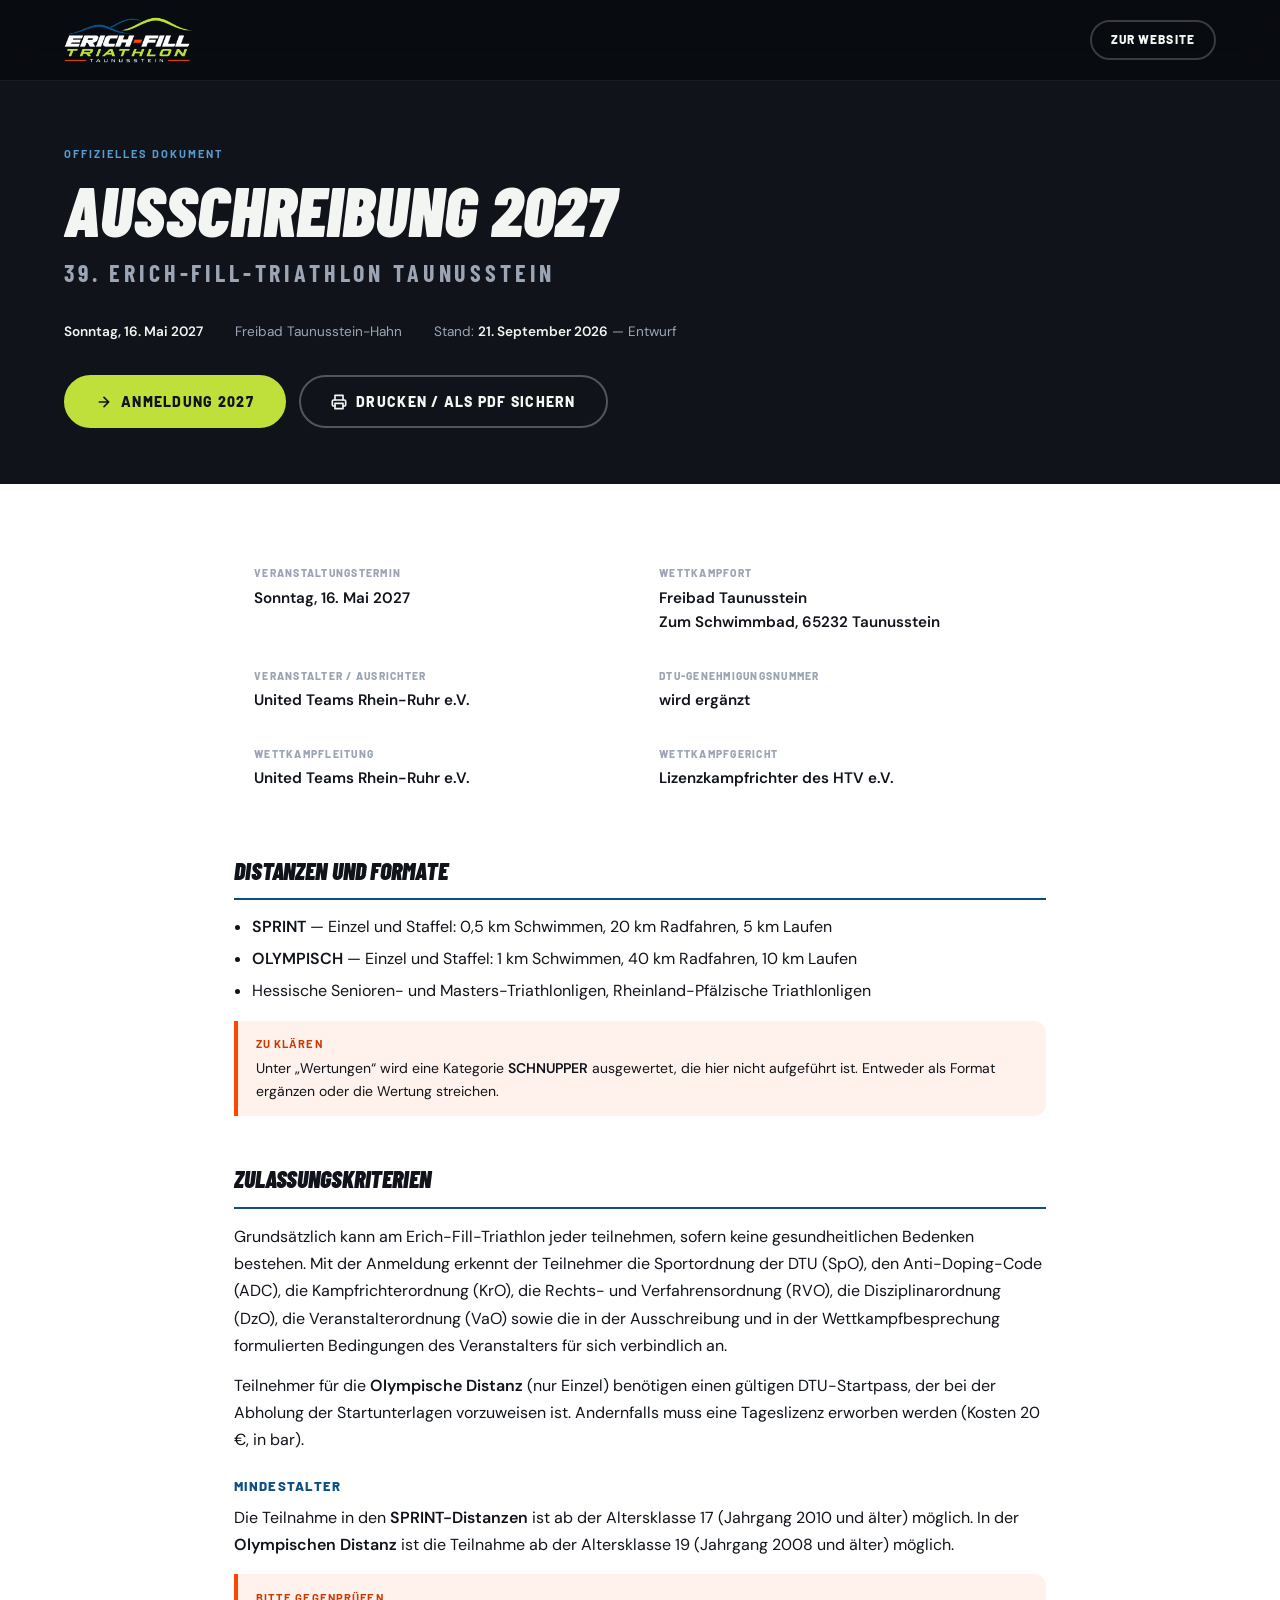
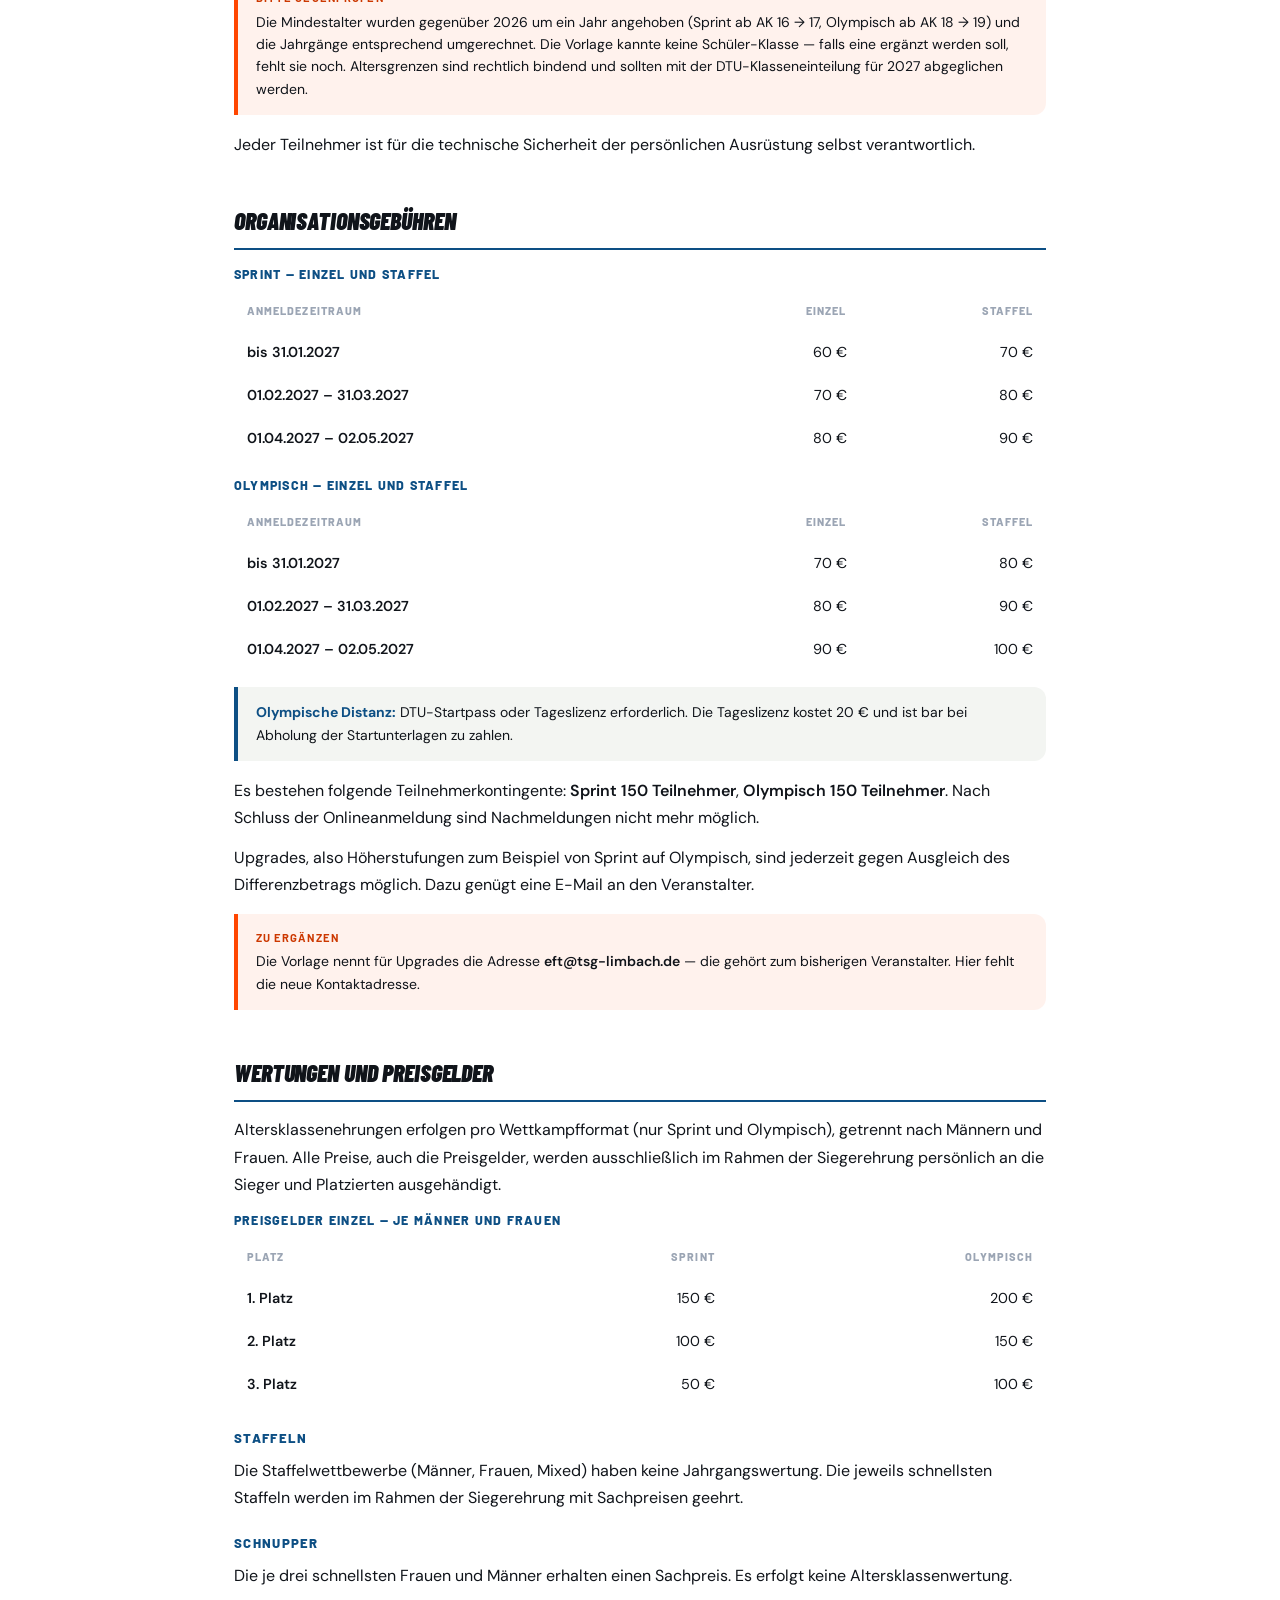
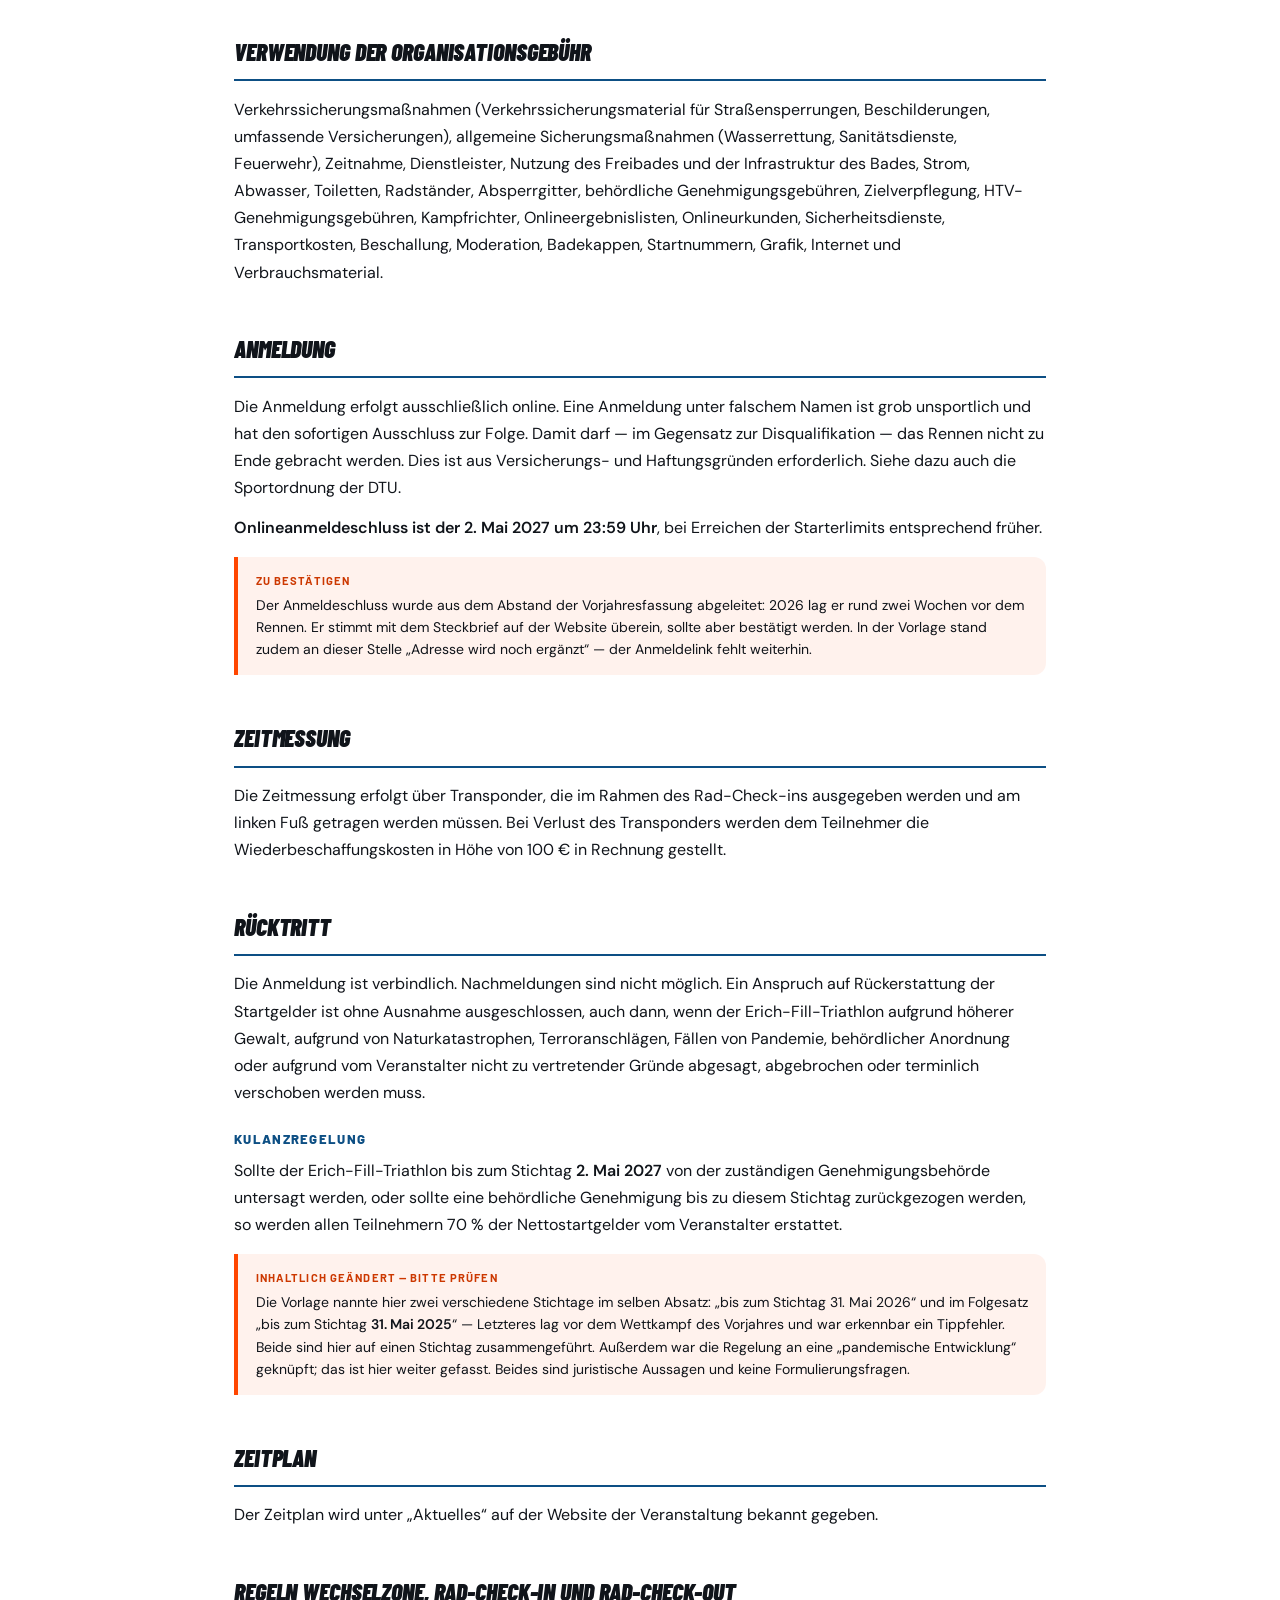
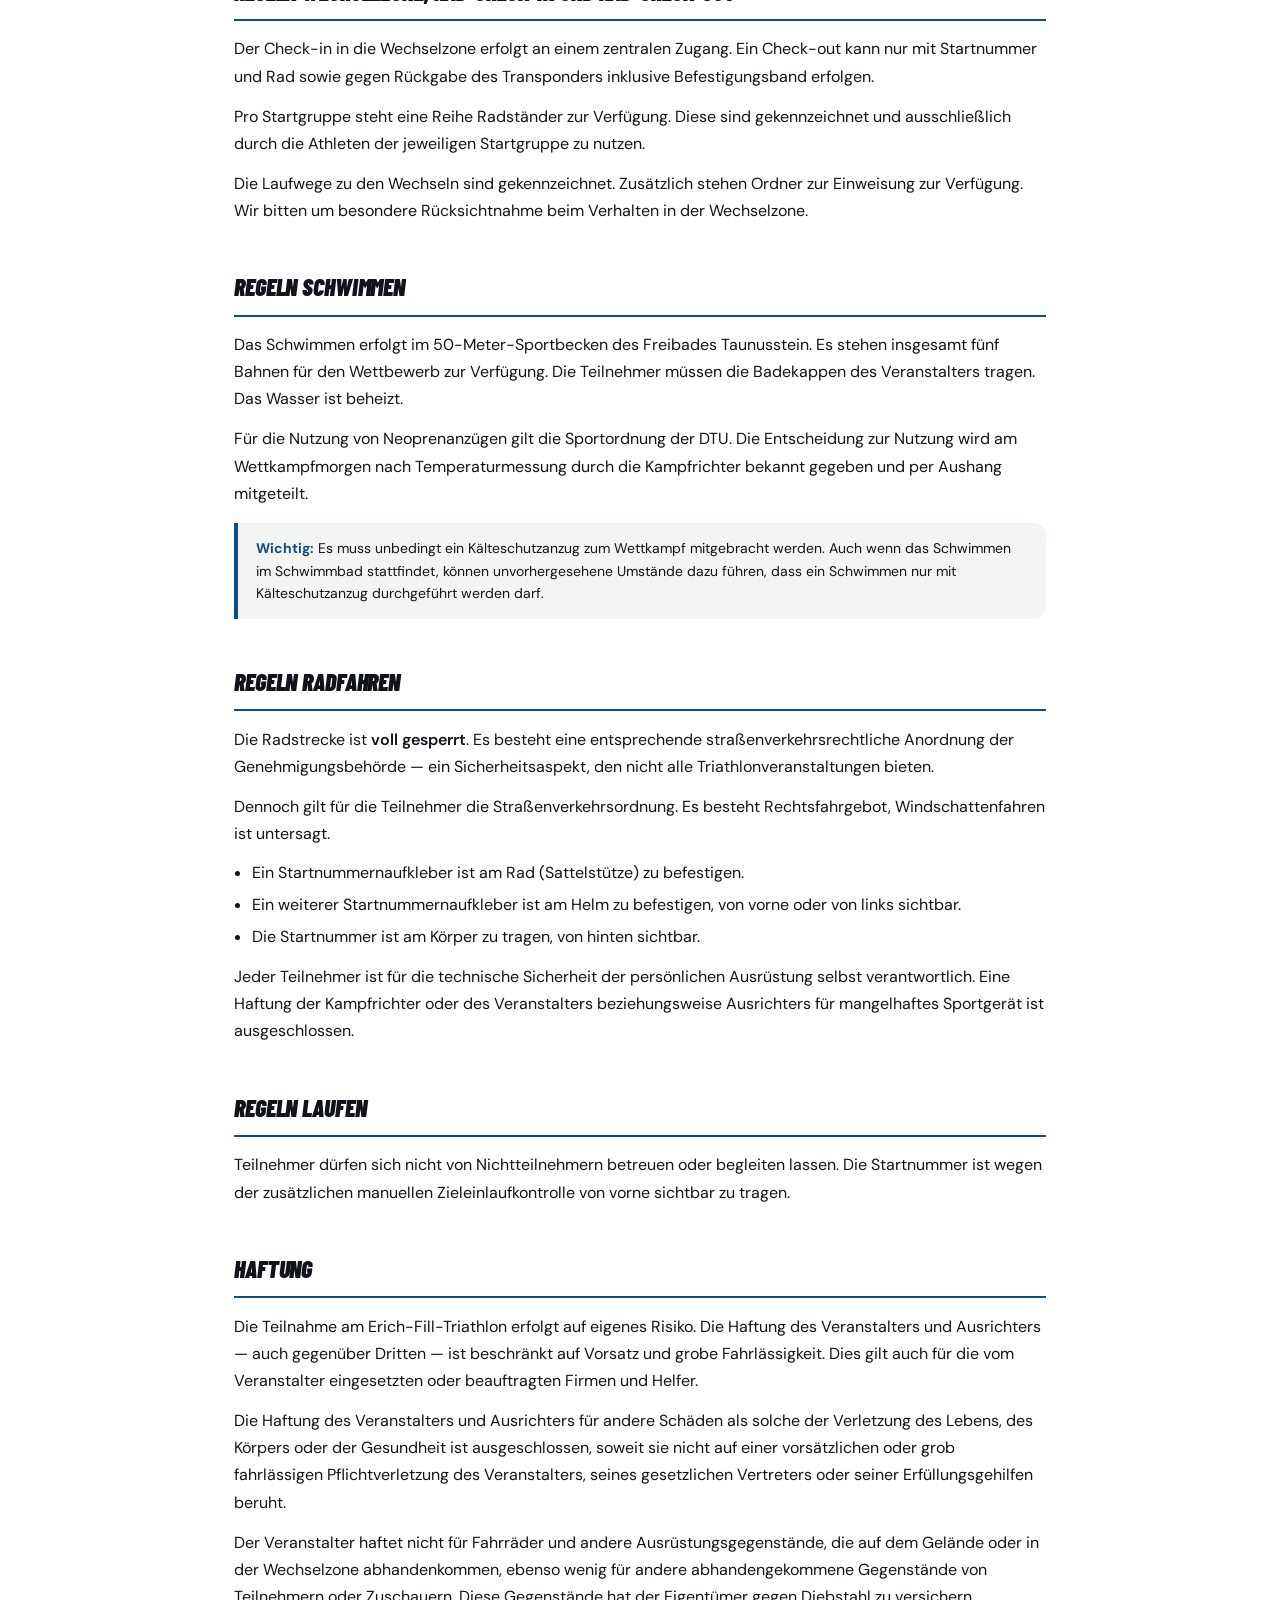
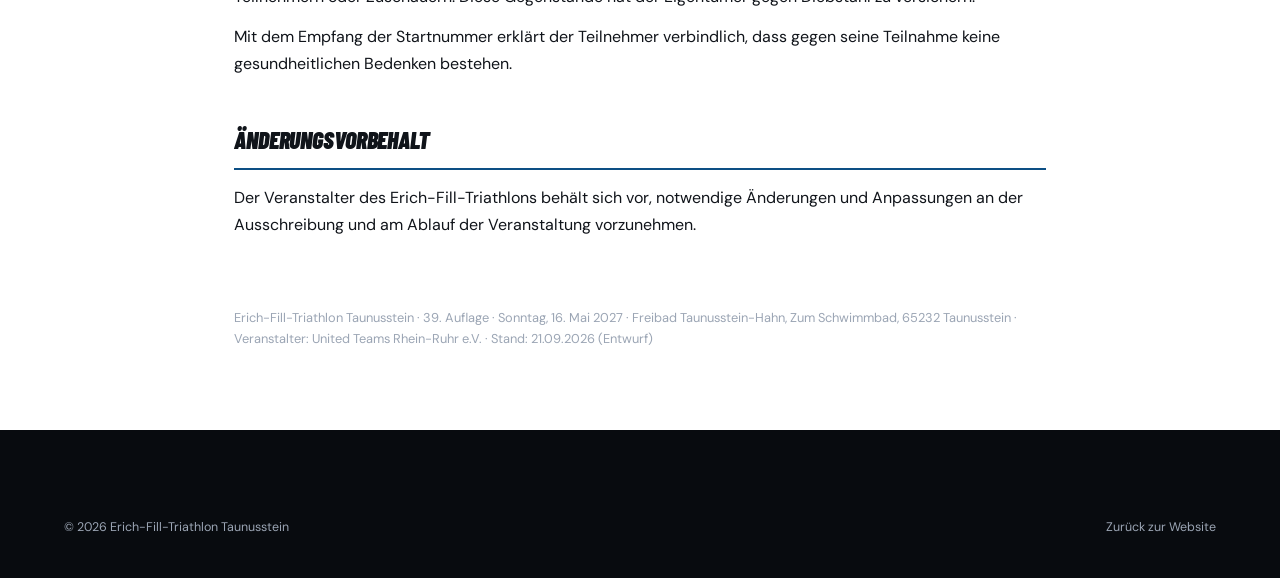
==== ausschreibung-2027.html @ e73a8d45 "Ausschreibung 2027 als Web- und Druckdokument Aus der Word-PDF-Vorlage von 2026 abgeleitet. Eine HTM" ====
<!DOCTYPE html>
<html lang="de">
<head>
  <meta charset="UTF-8">
  <meta name="viewport" content="width=device-width, initial-scale=1.0">
  <title>Ausschreibung 2027 | Erich-Fill-Triathlon Taunusstein</title>
  <meta name="description" content="Offizielle Ausschreibung zum 39. Erich-Fill-Triathlon Taunusstein am 16. Mai 2027 — Distanzen, Startgelder, Regeln und Teilnahmebedingungen.">
  <meta name="robots" content="index, follow">
  <link rel="preconnect" href="https://fonts.googleapis.com">
  <link rel="preconnect" href="https://fonts.gstatic.com" crossorigin>
  <link href="https://fonts.googleapis.com/css2?family=Barlow+Condensed:ital,wght@0,600;0,700;0,800;0,900;1,800;1,900&family=Barlow:wght@500;600;700;800&family=DM+Sans:opsz,wght@9..40,400;9..40,500;9..40,600&display=swap" rel="stylesheet">
  <link rel="stylesheet" href="assets/site.css">

  <style>
    /* ========= SEITENKOPF ========= */
    .doc-hero {
      background: var(--navy); color: var(--t-dark);
      padding: 4rem 0 3.5rem; position: relative; overflow: hidden;
    }
    .doc-kicker {
      font-family: var(--fu); font-size: .6875rem; font-weight: 700;
      text-transform: uppercase; letter-spacing: .18em; color: var(--blue-light);
      margin-bottom: .8rem;
    }
    .doc-title {
      font-family: var(--fd); font-style: italic; font-weight: 900;
      font-size: clamp(2.4rem, 6.5vw, 4.4rem); line-height: .98;
      text-transform: uppercase; color: var(--off); margin-bottom: .6rem;
    }
    .doc-sub {
      font-family: var(--fd); font-weight: 700; text-transform: uppercase;
      font-size: clamp(1rem, 2.6vw, 1.5rem); letter-spacing: .16em;
      color: var(--t-dark-mute);
    }
    .doc-meta {
      display: flex; flex-wrap: wrap; gap: .6rem 2rem; margin-top: 1.8rem;
      font-size: .85rem; color: var(--t-dark-mute);
    }
    .doc-meta b { color: var(--off); font-weight: 600; }
    .doc-actions { display: flex; flex-wrap: wrap; gap: .8rem; margin-top: 2rem; }

    /* ========= DOKUMENT ========= */
    .doc { background: var(--pure); color: var(--t-light); padding: 4rem 0 5rem; }
    .doc .container { max-width: 860px; }
    .doc-block { margin-bottom: 2.75rem; }
    .doc-block:last-child { margin-bottom: 0; }
    .doc h2 {
      font-family: var(--fd); font-style: italic; font-weight: 900;
      text-transform: uppercase; font-size: 1.5rem; letter-spacing: -.005em;
      margin-bottom: .9rem; padding-bottom: .5rem;
      border-bottom: 2px solid var(--blue);
    }
    .doc h3 {
      font-family: var(--fu); font-weight: 800; text-transform: uppercase;
      font-size: .82rem; letter-spacing: .1em; color: var(--blue);
      margin: 1.4rem 0 .45rem;
    }
    .doc p { margin-bottom: .8rem; line-height: 1.7; }
    .doc p:last-child { margin-bottom: 0; }
    .doc ul { margin: 0 0 .8rem 1.1rem; }
    .doc li { margin-bottom: .35rem; line-height: 1.65; }
    .doc strong { font-weight: 600; color: var(--t-light); }

    /* Kenndaten oben */
    .facts { display: grid; gap: 0; grid-template-columns: 1fr; margin-bottom: 2.75rem;
             border: 1px solid var(--line); border-radius: var(--r); overflow: hidden; }
    @media(min-width:620px){ .facts { grid-template-columns: repeat(2,1fr); } }
    .fact { padding: 1rem 1.2rem; border-top: 1px solid var(--line); }
    .facts .fact:nth-child(-n+2) { border-top: none; }
    @media(max-width:619px){ .facts .fact:nth-child(2) { border-top: 1px solid var(--line); } }
    @media(min-width:620px){ .fact:nth-child(odd) { border-right: 1px solid var(--line); } }
    .fact dt {
      font-family: var(--fu); font-size: .65rem; font-weight: 800;
      text-transform: uppercase; letter-spacing: .12em; color: var(--mute);
      margin-bottom: .25rem;
    }
    .fact dd { margin: 0; font-weight: 600; font-size: .95rem; }

    /* Gebührentabelle */
    .fee-wrap { overflow-x: auto; margin-bottom: 1rem; }
    table.fees { border-collapse: collapse; width: 100%; font-size: .9rem; min-width: 460px; }
    table.fees caption {
      caption-side: top; text-align: left;
      font-family: var(--fu); font-weight: 800; text-transform: uppercase;
      font-size: .78rem; letter-spacing: .1em; color: var(--blue);
      padding-bottom: .5rem;
    }
    table.fees th, table.fees td { padding: .6rem .8rem; border-bottom: 1px solid var(--line); text-align: left; }
    table.fees thead th {
      font-family: var(--fu); font-size: .68rem; font-weight: 800;
      text-transform: uppercase; letter-spacing: .1em; color: var(--mute);
      border-bottom: 2px solid var(--line-hi);
    }
    table.fees td.num, table.fees th.num { text-align: right; font-variant-numeric: tabular-nums; white-space: nowrap; }
    table.fees tbody tr:last-child td { border-bottom: none; }
    table.fees td.period { font-weight: 600; }

    /* Hinweiskasten */
    .note {
      border-left: 4px solid var(--blue); background: var(--off);
      padding: .9rem 1.1rem; border-radius: 0 var(--r) var(--r) 0;
      font-size: .875rem; margin: 1rem 0;
    }
    .note b { color: var(--blue); }

    /* Offene Punkte — bewusst auffällig, auch im Druck */
    .todo {
      border-left: 4px solid var(--orange); background: rgba(255,70,0,.07);
      padding: .9rem 1.1rem; border-radius: 0 var(--r) var(--r) 0;
      font-size: .875rem; margin: 1rem 0;
    }
    .todo b { color: var(--orange-dark); text-transform: uppercase;
              font-family: var(--fu); font-size: .7rem; letter-spacing: .1em;
              display: block; margin-bottom: .25rem; }

    .doc-foot {
      margin-top: 3rem; padding-top: 1.2rem; border-top: 1px solid var(--line);
      font-size: .8rem; color: var(--mute);
    }

    /* Nur im Druck sichtbar */
    .print-only { display: none; }

    @media(max-width:1039px){
      .navbar-inner { flex-wrap: wrap; height: auto; padding-block: .75rem; gap: .75rem; }
    }

    /* =====================================================
       DRUCK — A4. Das Dokument ist die Quelle fuer Web und
       Papier; ueber "Drucken -> Als PDF sichern" faellt die
       druckfertige Fassung heraus.
       ===================================================== */
    @media print {
      @page { size: A4; margin: 18mm 16mm 20mm; }

      html, body { background: #fff !important; color: #111 !important; font-size: 10.5pt; }
      header, .navbar, .doc-actions, .site-footer, footer { display: none !important; }
      .doc-hero { display: none !important; }
      .print-only { display: block; }

      .doc { padding: 0 !important; background: #fff !important; color: #111 !important; }
      .doc .container { max-width: none; padding: 0; }

      /* Kopf der ersten Druckseite — Wortmarke statt Logo-PNG,
         das Logo hat weisse Schrift und waere auf Papier unsichtbar. */
      .print-head { border-bottom: 2.5pt solid #111; padding-bottom: 6pt; margin-bottom: 14pt; }
      .print-head .pm {
        font-family: var(--fd); font-style: italic; font-weight: 900;
        text-transform: uppercase; font-size: 20pt; line-height: 1; color: #111;
      }
      .print-head .ps {
        font-family: var(--fu); font-weight: 700; text-transform: uppercase;
        letter-spacing: .18em; font-size: 7.5pt; color: #444; margin-top: 3pt;
      }
      .print-head .pd {
        margin-top: 8pt; font-size: 9.5pt; color: #111; font-weight: 600;
      }

      .doc h2 {
        font-size: 12.5pt; color: #111; border-bottom: 1pt solid #111;
        margin-top: 14pt; margin-bottom: 6pt; padding-bottom: 3pt;
        break-after: avoid; page-break-after: avoid;
      }
      .doc h3 { font-size: 8.5pt; color: #333; margin: 9pt 0 3pt; break-after: avoid; }
      .doc p, .doc li { font-size: 10pt; line-height: 1.45; color: #111; }
      .doc-block { margin-bottom: 10pt; break-inside: auto; }

      .facts { border: 1pt solid #111; margin-bottom: 12pt; break-inside: avoid; }
      .fact { border-top: .5pt solid #999; padding: 5pt 7pt; }
      .fact dt { color: #444; font-size: 7pt; }
      .fact dd { font-size: 9.5pt; }

      .fee-wrap { overflow: visible; }
      table.fees { min-width: 0; font-size: 9.5pt; break-inside: avoid; }
      table.fees caption { color: #111; font-size: 8.5pt; }
      table.fees th, table.fees td { padding: 3.5pt 6pt; border-bottom: .5pt solid #999; }
      table.fees thead th { color: #111; border-bottom: 1pt solid #111; }

      .note, .todo {
        border-left: 2.5pt solid #111; background: #f2f2f2 !important;
        padding: 6pt 8pt; font-size: 9pt; break-inside: avoid;
        -webkit-print-color-adjust: exact; print-color-adjust: exact;
      }
      .todo { border-left-color: #b03000; }
      .todo b, .note b { color: #111; }

      .doc-foot { margin-top: 14pt; font-size: 8.5pt; color: #444; }
      a { color: #111 !important; text-decoration: none; }
    }
  </style>
</head>
<body>

<header>
  <nav class="navbar" aria-label="Hauptnavigation">
    <div class="container navbar-inner">
      <a href="index.html" class="brand" aria-label="Erich-Fill-Triathlon Taunusstein — zur Startseite">
        <img src="images/eft-logo-sm.png" alt="Erich-Fill-Triathlon Taunusstein"
             class="brand-logo" width="440" height="158" loading="eager">
      </a>
      <div class="nav-end">
        <a href="index.html" class="btn btn-outline" style="padding:.55rem 1.2rem;font-size:.75rem">Zur Website</a>
      </div>
    </div>
  </nav>
</header>

<main>

  <section class="doc-hero">
    <div class="container">
      <p class="doc-kicker">Offizielles Dokument</p>
      <h1 class="doc-title">Ausschreibung 2027</h1>
      <p class="doc-sub">39. Erich-Fill-Triathlon Taunusstein</p>
      <div class="doc-meta">
        <span><b>Sonntag, 16. Mai 2027</b></span>
        <span>Freibad Taunusstein-Hahn</span>
        <span>Stand: <b>21. September 2026</b> — Entwurf</span>
      </div>
      <div class="doc-actions">
        <a href="https://baer-service.de/anmeldung/EFT" target="_blank" rel="noopener noreferrer" class="btn btn-primary">
          <svg width="16" height="16" viewBox="0 0 24 24" fill="none" stroke="currentColor" stroke-width="2.5" stroke-linecap="round" stroke-linejoin="round" aria-hidden="true"><path d="M5 12h14M12 5l7 7-7 7"/></svg>
          Anmeldung 2027
        </a>
        <button type="button" class="btn btn-outline" onclick="window.print()" style="color:var(--off);border-color:rgba(255,255,255,.28)">
          <svg width="16" height="16" viewBox="0 0 24 24" fill="none" stroke="currentColor" stroke-width="2.5" stroke-linecap="round" stroke-linejoin="round" aria-hidden="true"><polyline points="6 9 6 2 18 2 18 9"/><path d="M6 18H4a2 2 0 0 1-2-2v-5a2 2 0 0 1 2-2h16a2 2 0 0 1 2 2v5a2 2 0 0 1-2 2h-2"/><rect x="6" y="14" width="12" height="8"/></svg>
          Drucken / als PDF sichern
        </button>
      </div>
    </div>
  </section>

  <section class="doc">
    <div class="container">

      <div class="print-only print-head">
        <div class="pm">Ausschreibung 2027</div>
        <div class="ps">39. Erich-Fill-Triathlon Taunusstein</div>
        <div class="pd">Sonntag, 16. Mai 2027 · Freibad Taunusstein-Hahn · Stand: 21.09.2026 (Entwurf)</div>
      </div>

      <dl class="facts">
        <div class="fact"><dt>Veranstaltungstermin</dt><dd>Sonntag, 16. Mai 2027</dd></div>
        <div class="fact"><dt>Wettkampfort</dt><dd>Freibad Taunusstein<br>Zum Schwimmbad, 65232 Taunusstein</dd></div>
        <div class="fact"><dt>Veranstalter / Ausrichter</dt><dd>United Teams Rhein-Ruhr e.V.</dd></div>
        <div class="fact"><dt>DTU-Genehmigungsnummer</dt><dd>wird ergänzt</dd></div>
        <div class="fact"><dt>Wettkampfleitung</dt><dd>United Teams Rhein-Ruhr e.V.</dd></div>
        <div class="fact"><dt>Wettkampfgericht</dt><dd>Lizenzkampfrichter des HTV e.V.</dd></div>
      </dl>

      <div class="doc-block">
        <h2>Distanzen und Formate</h2>
        <ul>
          <li><strong>SPRINT</strong> — Einzel und Staffel: 0,5 km Schwimmen, 20 km Radfahren, 5 km Laufen</li>
          <li><strong>OLYMPISCH</strong> — Einzel und Staffel: 1 km Schwimmen, 40 km Radfahren, 10 km Laufen</li>
          <li>Hessische Senioren- und Masters-Triathlonligen, Rheinland-Pfälzische Triathlonligen</li>
        </ul>
        <div class="todo">
          <b>Zu klären</b>
          Unter „Wertungen“ wird eine Kategorie <strong>SCHNUPPER</strong> ausgewertet, die hier nicht
          aufgeführt ist. Entweder als Format ergänzen oder die Wertung streichen.
        </div>
      </div>

      <div class="doc-block">
        <h2>Zulassungskriterien</h2>
        <p>Grundsätzlich kann am Erich-Fill-Triathlon jeder teilnehmen, sofern keine gesundheitlichen
        Bedenken bestehen. Mit der Anmeldung erkennt der Teilnehmer die Sportordnung der DTU (SpO),
        den Anti-Doping-Code (ADC), die Kampfrichterordnung (KrO), die Rechts- und Verfahrensordnung (RVO),
        die Disziplinarordnung (DzO), die Veranstalterordnung (VaO) sowie die in der Ausschreibung und in
        der Wettkampfbesprechung formulierten Bedingungen des Veranstalters für sich verbindlich an.</p>
        <p>Teilnehmer für die <strong>Olympische Distanz</strong> (nur Einzel) benötigen einen gültigen
        DTU-Startpass, der bei der Abholung der Startunterlagen vorzuweisen ist. Andernfalls muss eine
        Tageslizenz erworben werden (Kosten 20 €, in bar).</p>

        <h3>Mindestalter</h3>
        <p>Die Teilnahme in den <strong>SPRINT-Distanzen</strong> ist ab der Altersklasse 17
        (Jahrgang 2010 und älter) möglich. In der <strong>Olympischen Distanz</strong> ist die Teilnahme
        ab der Altersklasse 19 (Jahrgang 2008 und älter) möglich.</p>
        <div class="todo">
          <b>Bitte gegenprüfen</b>
          Die Mindestalter wurden gegenüber 2026 um ein Jahr angehoben (Sprint ab AK 16 → 17,
          Olympisch ab AK 18 → 19) und die Jahrgänge entsprechend umgerechnet. Die Vorlage kannte
          keine Schüler-Klasse — falls eine ergänzt werden soll, fehlt sie noch. Altersgrenzen sind
          rechtlich bindend und sollten mit der DTU-Klasseneinteilung für 2027 abgeglichen werden.
        </div>
        <p>Jeder Teilnehmer ist für die technische Sicherheit der persönlichen Ausrüstung selbst
        verantwortlich.</p>
      </div>

      <div class="doc-block">
        <h2>Organisationsgebühren</h2>

        <div class="fee-wrap">
          <table class="fees">
            <caption>Sprint — Einzel und Staffel</caption>
            <thead>
              <tr><th scope="col">Anmeldezeitraum</th><th scope="col" class="num">Einzel</th><th scope="col" class="num">Staffel</th></tr>
            </thead>
            <tbody>
              <tr><td class="period">bis 31.01.2027</td><td class="num">60 €</td><td class="num">70 €</td></tr>
              <tr><td class="period">01.02.2027 – 31.03.2027</td><td class="num">70 €</td><td class="num">80 €</td></tr>
              <tr><td class="period">01.04.2027 – 02.05.2027</td><td class="num">80 €</td><td class="num">90 €</td></tr>
            </tbody>
          </table>
        </div>

        <div class="fee-wrap">
          <table class="fees">
            <caption>Olympisch — Einzel und Staffel</caption>
            <thead>
              <tr><th scope="col">Anmeldezeitraum</th><th scope="col" class="num">Einzel</th><th scope="col" class="num">Staffel</th></tr>
            </thead>
            <tbody>
              <tr><td class="period">bis 31.01.2027</td><td class="num">70 €</td><td class="num">80 €</td></tr>
              <tr><td class="period">01.02.2027 – 31.03.2027</td><td class="num">80 €</td><td class="num">90 €</td></tr>
              <tr><td class="period">01.04.2027 – 02.05.2027</td><td class="num">90 €</td><td class="num">100 €</td></tr>
            </tbody>
          </table>
        </div>

        <div class="note">
          <b>Olympische Distanz:</b> DTU-Startpass oder Tageslizenz erforderlich.
          Die Tageslizenz kostet 20 € und ist bar bei Abholung der Startunterlagen zu zahlen.
        </div>

        <p>Es bestehen folgende Teilnehmerkontingente: <strong>Sprint 150 Teilnehmer</strong>,
        <strong>Olympisch 150 Teilnehmer</strong>. Nach Schluss der Onlineanmeldung sind Nachmeldungen
        nicht mehr möglich.</p>
        <p>Upgrades, also Höherstufungen zum Beispiel von Sprint auf Olympisch, sind jederzeit gegen
        Ausgleich des Differenzbetrags möglich. Dazu genügt eine E-Mail an den Veranstalter.</p>
        <div class="todo">
          <b>Zu ergänzen</b>
          Die Vorlage nennt für Upgrades die Adresse <strong>eft@tsg-limbach.de</strong> — die gehört
          zum bisherigen Veranstalter. Hier fehlt die neue Kontaktadresse.
        </div>
      </div>

      <div class="doc-block">
        <h2>Wertungen und Preisgelder</h2>
        <p>Altersklassenehrungen erfolgen pro Wettkampfformat (nur Sprint und Olympisch), getrennt nach
        Männern und Frauen. Alle Preise, auch die Preisgelder, werden ausschließlich im Rahmen der
        Siegerehrung persönlich an die Sieger und Platzierten ausgehändigt.</p>

        <div class="fee-wrap">
          <table class="fees">
            <caption>Preisgelder Einzel — je Männer und Frauen</caption>
            <thead>
              <tr><th scope="col">Platz</th><th scope="col" class="num">Sprint</th><th scope="col" class="num">Olympisch</th></tr>
            </thead>
            <tbody>
              <tr><td class="period">1. Platz</td><td class="num">150 €</td><td class="num">200 €</td></tr>
              <tr><td class="period">2. Platz</td><td class="num">100 €</td><td class="num">150 €</td></tr>
              <tr><td class="period">3. Platz</td><td class="num">50 €</td><td class="num">100 €</td></tr>
            </tbody>
          </table>
        </div>

        <h3>Staffeln</h3>
        <p>Die Staffelwettbewerbe (Männer, Frauen, Mixed) haben keine Jahrgangswertung. Die jeweils
        schnellsten Staffeln werden im Rahmen der Siegerehrung mit Sachpreisen geehrt.</p>

        <h3>Schnupper</h3>
        <p>Die je drei schnellsten Frauen und Männer erhalten einen Sachpreis. Es erfolgt keine
        Altersklassenwertung.</p>
      </div>

      <div class="doc-block">
        <h2>Verwendung der Organisationsgebühr</h2>
        <p>Verkehrssicherungsmaßnahmen (Verkehrssicherungsmaterial für Straßensperrungen,
        Beschilderungen, umfassende Versicherungen), allgemeine Sicherungsmaßnahmen (Wasserrettung,
        Sanitätsdienste, Feuerwehr), Zeitnahme, Dienstleister, Nutzung des Freibades und der Infrastruktur
        des Bades, Strom, Abwasser, Toiletten, Radständer, Absperrgitter, behördliche
        Genehmigungsgebühren, Zielverpflegung, HTV-Genehmigungsgebühren, Kampfrichter,
        Onlineergebnislisten, Onlineurkunden, Sicherheitsdienste, Transportkosten, Beschallung,
        Moderation, Badekappen, Startnummern, Grafik, Internet und Verbrauchsmaterial.</p>
      </div>

      <div class="doc-block">
        <h2>Anmeldung</h2>
        <p>Die Anmeldung erfolgt ausschließlich online. Eine Anmeldung unter falschem Namen ist grob
        unsportlich und hat den sofortigen Ausschluss zur Folge. Damit darf — im Gegensatz zur
        Disqualifikation — das Rennen nicht zu Ende gebracht werden. Dies ist aus Versicherungs- und
        Haftungsgründen erforderlich. Siehe dazu auch die Sportordnung der DTU.</p>
        <p><strong>Onlineanmeldeschluss ist der 2. Mai 2027 um 23:59 Uhr</strong>, bei Erreichen der
        Starterlimits entsprechend früher.</p>
        <div class="todo">
          <b>Zu bestätigen</b>
          Der Anmeldeschluss wurde aus dem Abstand der Vorjahresfassung abgeleitet: 2026 lag er rund
          zwei Wochen vor dem Rennen. Er stimmt mit dem Steckbrief auf der Website überein, sollte aber
          bestätigt werden. In der Vorlage stand zudem an dieser Stelle „Adresse wird noch ergänzt“ —
          der Anmeldelink fehlt weiterhin.
        </div>
      </div>

      <div class="doc-block">
        <h2>Zeitmessung</h2>
        <p>Die Zeitmessung erfolgt über Transponder, die im Rahmen des Rad-Check-ins ausgegeben werden
        und am linken Fuß getragen werden müssen. Bei Verlust des Transponders werden dem Teilnehmer die
        Wiederbeschaffungskosten in Höhe von 100 € in Rechnung gestellt.</p>
      </div>

      <div class="doc-block">
        <h2>Rücktritt</h2>
        <p>Die Anmeldung ist verbindlich. Nachmeldungen sind nicht möglich. Ein Anspruch auf
        Rückerstattung der Startgelder ist ohne Ausnahme ausgeschlossen, auch dann, wenn der
        Erich-Fill-Triathlon aufgrund höherer Gewalt, aufgrund von Naturkatastrophen, Terroranschlägen,
        Fällen von Pandemie, behördlicher Anordnung oder aufgrund vom Veranstalter nicht zu vertretender
        Gründe abgesagt, abgebrochen oder terminlich verschoben werden muss.</p>

        <h3>Kulanzregelung</h3>
        <p>Sollte der Erich-Fill-Triathlon bis zum Stichtag <strong>2. Mai 2027</strong> von der
        zuständigen Genehmigungsbehörde untersagt werden, oder sollte eine behördliche Genehmigung bis zu
        diesem Stichtag zurückgezogen werden, so werden allen Teilnehmern 70 % der Nettostartgelder vom
        Veranstalter erstattet.</p>
        <div class="todo">
          <b>Inhaltlich geändert — bitte prüfen</b>
          Die Vorlage nannte hier zwei verschiedene Stichtage im selben Absatz: „bis zum Stichtag
          31. Mai 2026“ und im Folgesatz „bis zum Stichtag <strong>31. Mai 2025</strong>“ — Letzteres lag
          vor dem Wettkampf des Vorjahres und war erkennbar ein Tippfehler. Beide sind hier auf einen
          Stichtag zusammengeführt. Außerdem war die Regelung an eine „pandemische Entwicklung“ geknüpft;
          das ist hier weiter gefasst. Beides sind juristische Aussagen und keine Formulierungsfragen.
        </div>
      </div>

      <div class="doc-block">
        <h2>Zeitplan</h2>
        <p>Der Zeitplan wird unter „Aktuelles“ auf der Website der Veranstaltung bekannt gegeben.</p>
      </div>

      <div class="doc-block">
        <h2>Regeln Wechselzone, Rad-Check-in und Rad-Check-out</h2>
        <p>Der Check-in in die Wechselzone erfolgt an einem zentralen Zugang. Ein Check-out kann nur mit
        Startnummer und Rad sowie gegen Rückgabe des Transponders inklusive Befestigungsband erfolgen.</p>
        <p>Pro Startgruppe steht eine Reihe Radständer zur Verfügung. Diese sind gekennzeichnet und
        ausschließlich durch die Athleten der jeweiligen Startgruppe zu nutzen.</p>
        <p>Die Laufwege zu den Wechseln sind gekennzeichnet. Zusätzlich stehen Ordner zur Einweisung zur
        Verfügung. Wir bitten um besondere Rücksichtnahme beim Verhalten in der Wechselzone.</p>
      </div>

      <div class="doc-block">
        <h2>Regeln Schwimmen</h2>
        <p>Das Schwimmen erfolgt im 50-Meter-Sportbecken des Freibades Taunusstein. Es stehen insgesamt
        fünf Bahnen für den Wettbewerb zur Verfügung. Die Teilnehmer müssen die Badekappen des
        Veranstalters tragen. Das Wasser ist beheizt.</p>
        <p>Für die Nutzung von Neoprenanzügen gilt die Sportordnung der DTU. Die Entscheidung zur Nutzung
        wird am Wettkampfmorgen nach Temperaturmessung durch die Kampfrichter bekannt gegeben und per
        Aushang mitgeteilt.</p>
        <div class="note">
          <b>Wichtig:</b> Es muss unbedingt ein Kälteschutzanzug zum Wettkampf mitgebracht werden.
          Auch wenn das Schwimmen im Schwimmbad stattfindet, können unvorhergesehene Umstände dazu
          führen, dass ein Schwimmen nur mit Kälteschutzanzug durchgeführt werden darf.
        </div>
      </div>

      <div class="doc-block">
        <h2>Regeln Radfahren</h2>
        <p>Die Radstrecke ist <strong>voll gesperrt</strong>. Es besteht eine entsprechende
        straßenverkehrsrechtliche Anordnung der Genehmigungsbehörde — ein Sicherheitsaspekt, den nicht
        alle Triathlonveranstaltungen bieten.</p>
        <p>Dennoch gilt für die Teilnehmer die Straßenverkehrsordnung. Es besteht Rechtsfahrgebot,
        Windschattenfahren ist untersagt.</p>
        <ul>
          <li>Ein Startnummernaufkleber ist am Rad (Sattelstütze) zu befestigen.</li>
          <li>Ein weiterer Startnummernaufkleber ist am Helm zu befestigen, von vorne oder von links sichtbar.</li>
          <li>Die Startnummer ist am Körper zu tragen, von hinten sichtbar.</li>
        </ul>
        <p>Jeder Teilnehmer ist für die technische Sicherheit der persönlichen Ausrüstung selbst
        verantwortlich. Eine Haftung der Kampfrichter oder des Veranstalters beziehungsweise Ausrichters
        für mangelhaftes Sportgerät ist ausgeschlossen.</p>
      </div>

      <div class="doc-block">
        <h2>Regeln Laufen</h2>
        <p>Teilnehmer dürfen sich nicht von Nichtteilnehmern betreuen oder begleiten lassen. Die
        Startnummer ist wegen der zusätzlichen manuellen Zieleinlaufkontrolle von vorne sichtbar zu
        tragen.</p>
      </div>

      <div class="doc-block">
        <h2>Haftung</h2>
        <p>Die Teilnahme am Erich-Fill-Triathlon erfolgt auf eigenes Risiko. Die Haftung des Veranstalters
        und Ausrichters — auch gegenüber Dritten — ist beschränkt auf Vorsatz und grobe Fahrlässigkeit.
        Dies gilt auch für die vom Veranstalter eingesetzten oder beauftragten Firmen und Helfer.</p>
        <p>Die Haftung des Veranstalters und Ausrichters für andere Schäden als solche der Verletzung des
        Lebens, des Körpers oder der Gesundheit ist ausgeschlossen, soweit sie nicht auf einer
        vorsätzlichen oder grob fahrlässigen Pflichtverletzung des Veranstalters, seines gesetzlichen
        Vertreters oder seiner Erfüllungsgehilfen beruht.</p>
        <p>Der Veranstalter haftet nicht für Fahrräder und andere Ausrüstungsgegenstände, die auf dem
        Gelände oder in der Wechselzone abhandenkommen, ebenso wenig für andere abhandengekommene
        Gegenstände von Teilnehmern oder Zuschauern. Diese Gegenstände hat der Eigentümer gegen Diebstahl
        zu versichern.</p>
        <p>Mit dem Empfang der Startnummer erklärt der Teilnehmer verbindlich, dass gegen seine Teilnahme
        keine gesundheitlichen Bedenken bestehen.</p>
      </div>

      <div class="doc-block">
        <h2>Änderungsvorbehalt</h2>
        <p>Der Veranstalter des Erich-Fill-Triathlons behält sich vor, notwendige Änderungen und
        Anpassungen an der Ausschreibung und am Ablauf der Veranstaltung vorzunehmen.</p>
      </div>

      <p class="doc-foot">
        Erich-Fill-Triathlon Taunusstein · 39. Auflage · Sonntag, 16. Mai 2027 ·
        Freibad Taunusstein-Hahn, Zum Schwimmbad, 65232 Taunusstein ·
        Veranstalter: United Teams Rhein-Ruhr e.V. · Stand: 21.09.2026 (Entwurf)
      </p>

    </div>
  </section>

</main>

<footer class="footer ctx-deep">
  <div class="container">
    <div class="footer-bottom" style="margin-top:0;border-top:none">
      <span>© 2026 Erich-Fill-Triathlon Taunusstein</span>
      <span><a href="index.html">Zurück zur Website</a></span>
    </div>
  </div>
</footer>

</body>
</html>
---- assets/site.css ----
/* =====================================================================
   Erich-Fill-Triathlon Taunusstein — gemeinsames Stylesheet
   Wird von index.html, galerie.html und briefing-*.html eingebunden.
   Enthaelt Tokens, Sektions-Kontexte, Grundgeruest und alle
   Komponenten, die auf mehr als einer Seite vorkommen.
   Seitenspezifisches bleibt in der jeweiligen Datei.
   ===================================================================== */

/* =========================================================
   DESIGN TOKENS — UTRR Markenfarben
   ========================================================= */
:root {
  /* Markenfarben */
  --volt:       #BFE03A;   /* abgemildert; UTRR-Original ist #CCFF00 */
  --volt-deep:  #A9CB22;
  --blue:       #0D4F84;   /* Blau aus der Logo-Hügellinie */
  --blue-light: #5A9BD0;   /* dieselbe Farbe aufgehellt für dunkle Flächen */
  --orange:     #FF4600;   /* UTRR-Primärfarbe */
  --orange-dark:#CC3800;   /* abgedunkelt für Kleintext auf hellem Grund */

  /* Deep Navy / Anthrazit */
  --navy:       #10141A;
  --navy-deep:  #080B0F;
  --navy-soft:  #1A202A;

  /* Neutral hell */
  --off:        #F3F5F2;
  --pure:       #FFFFFF;

  /* Textfarben je Untergrund */
  --t-dark:       #F3F5F2;
  --t-dark-mute:  #9BA5B4;
  --t-light:      #10141A;
  --t-light-mute: #5B6673;

  /* Kontextvariablen — werden pro Section überschrieben */
  --bg:      var(--navy);
  --surface: var(--navy-soft);
  --txt:     var(--t-dark);
  --mute:    var(--t-dark-mute);
  --line:    rgba(255,255,255,.10);
  --line-hi: rgba(255,255,255,.20);
  /* Orange als Textfarbe — auf hellem Grund abgedunkelt, sonst fällt es durch AA */
  --orange-text: var(--orange);
  /* Zweitakzent: übernimmt alles, was vorher Volt machte.
     Auf Dunkel die aufgehellte Variante, auf Hell das Logo-Blau. */
  --accent2: var(--blue-light);

  /* Typografie */
  --fd: 'Barlow Condensed', sans-serif;
  --fu: 'Barlow', sans-serif;
  --fb: 'DM Sans', sans-serif;

  --r:    .75rem;
  --pill: 9999px;
}

/* Sektions-Kontexte */
.ctx-dark {
  --bg: var(--navy); --surface: var(--navy-soft);
  --txt: var(--t-dark); --mute: var(--t-dark-mute);
  --line: rgba(255,255,255,.10); --line-hi: rgba(255,255,255,.22);
  background: var(--bg); color: var(--txt);
}
.ctx-deep {
  --bg: var(--navy-deep); --surface: var(--navy-soft);
  --txt: var(--t-dark); --mute: var(--t-dark-mute);
  --line: rgba(255,255,255,.08); --line-hi: rgba(255,255,255,.18);
  background: var(--bg); color: var(--txt);
}
.ctx-light {
  --orange-text: var(--orange-dark);
  --accent2: var(--blue);
  --bg: var(--off); --surface: var(--pure);
  --txt: var(--t-light); --mute: var(--t-light-mute);
  --line: rgba(16,20,26,.12); --line-hi: rgba(16,20,26,.28);
  background: var(--bg); color: var(--txt);
}
.ctx-white {
  --orange-text: var(--orange-dark);
  --accent2: var(--blue);
  --bg: var(--pure); --surface: var(--off);
  --txt: var(--t-light); --mute: var(--t-light-mute);
  --line: rgba(16,20,26,.10); --line-hi: rgba(16,20,26,.26);
  background: var(--bg); color: var(--txt);
}

/* ========= RESET ========= */
*, *::before, *::after { box-sizing: border-box; margin: 0; padding: 0; }
html { scroll-behavior: smooth; }
body {
  font-family: var(--fb); background: var(--navy); color: var(--t-dark);
  line-height: 1.6; -webkit-font-smoothing: antialiased; overflow-x: hidden;
}
img { max-width: 100%; height: auto; display: block; }
a   { color: inherit; text-decoration: none; }
:focus-visible {
  outline: 3px solid var(--volt); outline-offset: 2px;
  box-shadow: 0 0 0 5px rgba(16,20,26,.55); border-radius: 4px;
}

/* ========= LAYOUT ========= */
.container { max-width: 1200px; margin: 0 auto; padding: 0 1.5rem; }
.section   { padding: 6rem 0; position: relative; }
@media(max-width:640px){ .section { padding: 4rem 0; } }
/* Platz schaffen für eine absolut positionierte Hügellinie am Sectionsende */
.has-divider { padding-bottom: calc(4rem + clamp(44px, 5.5vw, 88px)); }
@media(max-width:640px){ .has-divider { padding-bottom: calc(2rem + clamp(44px, 5.5vw, 88px)); } }

/* ========= TAUNUS-HÜGELLINIE =========
   Zentrales Gestaltungselement. Drei Einsatzformen:
   .hill-divider  — Übergang zwischen Sections
   .hill-canvas   — großflächig als Hintergrundgrafik
   .brand-logo    — im Logo
   ===================================== */
/* Sitzt bündig am unteren Rand der Section — unabhängig vom Padding.
   Die Füllfarbe entspricht der FOLGENDEN Section. */
.hill-divider {
  position: absolute; left: 0; right: 0; bottom: 0;
  line-height: 0; z-index: 2; pointer-events: none;
}
.hill-divider svg { display: block; width: 100%; height: clamp(44px, 5.5vw, 88px); }
.hill-divider .hill-line { fill: none; stroke: var(--blue-light); stroke-width: 2.5; opacity: .5; }
.to-light .hill-fill { fill: var(--off); }
.to-white .hill-fill { fill: var(--pure); }
.to-dark  .hill-fill { fill: var(--navy); }
.to-deep  .hill-fill { fill: var(--navy-deep); }

.hill-canvas {
  position: absolute; inset: 0; z-index: 0;
  pointer-events: none; overflow: hidden;
  display: flex; align-items: center;
}
.hill-canvas svg { width: 100%; height: auto; min-height: 100%; }
.hill-canvas path { fill: none; stroke-linecap: round; }

/* ========= LOGO =========
   Original-Logo als freigestelltes PNG (transparent, für dunkle
   Flächen). Kleine Variante für Nav/Footer, große für den Hero.
   ========================= */
.brand { display: inline-flex; align-items: center; }
.brand-logo { height: 2.9rem; width: auto; display: block; }
@media(max-width:520px){ .brand-logo { height: 2.3rem; } }
@media(max-width:380px){ .brand-logo { height: 2rem; } }

/* ========= TYPO-HELFER ========= */
.pretitle {
  display: inline-flex; align-items: center; gap: .6rem;
  font-family: var(--fu); font-size: .6875rem; font-weight: 700;
  text-transform: uppercase; letter-spacing: .18em; color: var(--txt);
}
.pretitle::before {
  content: ''; display: block; width: 1.5rem; height: 3px;
  background: var(--accent2); border-radius: 2px;
}
.sec-title {
  font-family: var(--fd); font-size: clamp(2.1rem, 5.2vw, 3.6rem);
  font-weight: 900; font-style: italic; text-transform: uppercase;
  letter-spacing: -.015em; line-height: 1.02; margin-top: .6rem;
}
.sec-head { max-width: 720px; margin: 0 auto 3.5rem; text-align: center; }
.sec-head .pretitle::before { display: none; }
.sec-sub { color: var(--mute); margin-top: 1rem; font-size: 1rem; line-height: 1.75; }
.volt { color: var(--accent2); }

/* ========= BUTTONS ========= */
.btn {
  display: inline-flex; align-items: center; justify-content: center; gap: .55rem;
  font-family: var(--fu); font-size: .875rem; font-weight: 800;
  text-transform: uppercase; letter-spacing: .09em;
  padding: .85rem 1.9rem; border-radius: var(--pill);
  border: 2px solid transparent; cursor: pointer;
  transition: transform .2s ease, background .2s ease, color .2s ease,
              border-color .2s ease, box-shadow .2s ease;
}
.btn:active { transform: scale(.97); }

/* Primär — ANMELDUNG */
.btn-primary { background: var(--volt); color: var(--navy); border-color: var(--volt); }
.btn-primary:hover {
  background: var(--volt-deep); border-color: var(--volt-deep);
  transform: translateY(-2px); box-shadow: 0 10px 24px rgba(0,0,0,.28);
}
/* Sekundär — passt sich dem Untergrund an */
.btn-outline { background: transparent; color: var(--txt); border-color: var(--line-hi); }
.btn-outline:hover { border-color: var(--txt); transform: translateY(-2px); }
/* Dunkel — auf hellen Flächen */
.btn-dark { background: var(--navy); color: var(--off); border-color: var(--navy); }
.btn-dark:hover { background: var(--navy-soft); border-color: var(--navy-soft); transform: translateY(-2px); }
/* Rot — sparsam, nur für einzelne Akzente */
.btn-orange { background: var(--orange); color: var(--navy); border-color: var(--orange); }
.btn-orange:hover { background: var(--orange-dark); border-color: var(--orange-dark); color: #fff; transform: translateY(-2px); }

.btn-lg { padding: 1rem 2.3rem; font-size: .9375rem; }
.btn-xl { padding: 1.15rem 2.8rem; font-size: 1rem; }

/* ========= BADGE ========= */
.badge {
  display: inline-flex; align-items: center;
  padding: .25rem .75rem; border-radius: var(--pill);
  font-family: var(--fu); font-size: .625rem; font-weight: 800;
  text-transform: uppercase; letter-spacing: .12em;
  border: 1px solid var(--line-hi); color: var(--mute);
}
.badge-volt { background: var(--accent2); border-color: var(--accent2); color: #fff; }
.badge-orange { background: transparent; border-color: var(--orange-text); color: var(--orange-text); }

/* ========= NAV ========= */
.navbar {
  position: sticky; top: 0; z-index: 200;
  background: rgba(8,11,15,.90);
  backdrop-filter: blur(18px) saturate(160%);
  -webkit-backdrop-filter: blur(18px) saturate(160%);
  border-bottom: 1px solid rgba(255,255,255,.07);
  --mute: var(--t-dark-mute);
  color: var(--t-dark);
}
.navbar-inner { display: flex; align-items: center; justify-content: space-between; height: 5rem; gap: 1rem; }
.nav-links { display: none; list-style: none; gap: 1.6rem; align-items: center; }
@media(min-width:1040px){ .nav-links { display: flex; } }
.nav-links a {
  font-family: var(--fu); font-size: .8125rem; font-weight: 700;
  color: var(--t-dark-mute); text-transform: uppercase; letter-spacing: .08em;
  padding: .4rem 0; border-bottom: 2px solid transparent; transition: color .2s, border-color .2s;
}
.nav-links a:hover, .nav-links a.active { color: var(--blue-light); border-bottom-color: var(--blue-light); }
.nav-end { display: flex; align-items: center; gap: .75rem; }
#navCta { display: none; }
.hamburger { display: flex; flex-direction: column; gap: 5px; background: none; border: none; cursor: pointer; padding: .5rem; color: var(--t-dark); }
@media(min-width:1040px){ .hamburger { display: none; } }
.hamburger span { display: block; width: 22px; height: 2px; background: currentColor; border-radius: 1px; transition: transform .3s, opacity .3s; }
.hamburger.open span:nth-child(1) { transform: translateY(7px) rotate(45deg); }
.hamburger.open span:nth-child(2) { opacity: 0; }
.hamburger.open span:nth-child(3) { transform: translateY(-7px) rotate(-45deg); }
.mobile-menu { display: none; flex-direction: column; background: rgba(8,11,15,.99); border-top: 1px solid rgba(255,255,255,.06); }
.mobile-menu.open { display: flex; }
.mobile-menu a {
  padding: 1rem 1.5rem; font-family: var(--fu); font-size: .9375rem; font-weight: 700;
  color: var(--t-dark-mute); text-transform: uppercase; letter-spacing: .07em;
  border-bottom: 1px solid rgba(255,255,255,.05); transition: color .2s, background .2s;
}
.mobile-menu a:hover { color: var(--blue-light); background: rgba(90,155,208,.08); }
.mobile-menu .btn { margin: 1rem 1.5rem; width: calc(100% - 3rem); }

/* ========= STATS ========= */
.stats-bar { padding: 2.5rem 0; position: relative; z-index: 2; }
.stats-row { display: flex; justify-content: space-around; align-items: center; flex-wrap: wrap; gap: 1.5rem; }
.stat { text-align: center; }
.stat-num-wrap { display: flex; align-items: baseline; justify-content: center; gap: .08rem; }
.stat-num { font-family: var(--fd); font-size: clamp(2.1rem, 5vw, 3.1rem); font-weight: 900; line-height: 1; color: var(--txt); }
.stat-sfx { font-family: var(--fd); font-size: clamp(1.4rem, 3vw, 2.1rem); font-weight: 900; color: var(--blue-light); line-height: 1; }
.stat-lbl { font-family: var(--fu); font-size: .6rem; font-weight: 800; text-transform: uppercase; letter-spacing: .17em; color: var(--mute); margin-top: .4rem; }
.stats-div { width: 1px; height: 2.5rem; background: var(--line); }
@media(max-width:599px){ .stats-div { display: none; } }

/* ========= INFO-KARTEN ========= */
.info-grid { display: grid; gap: 1.1rem; grid-template-columns: 1fr; }
@media(min-width:600px){ .info-grid { grid-template-columns: repeat(2,1fr); } }
@media(min-width:960px){ .info-grid { grid-template-columns: repeat(3,1fr); } }
.info-card {
  padding: 1.7rem; background: var(--surface);
  border: 1px solid var(--line); border-left: 4px solid var(--accent2);
  border-radius: var(--r);
  transition: transform .3s, box-shadow .3s;
}
.info-card:hover { transform: translateY(-4px); box-shadow: 0 14px 30px rgba(16,20,26,.10); }
.info-title { font-family: var(--fu); font-size: 1.05rem; font-weight: 800; margin-bottom: .55rem; }
.info-text  { font-size: .85rem; color: var(--mute); line-height: 1.75; }
.info-detail {
  margin-top: .95rem; padding-top: .95rem; border-top: 1px solid var(--line);
  font-family: var(--fu); font-size: .7rem; font-weight: 800;
  text-transform: uppercase; letter-spacing: .11em; color: var(--txt);
}

/* ========= FOOTER ========= */
.footer { position: relative; padding: 4rem 0 2.5rem; overflow: hidden; }
.footer-hills { position: absolute; left: 0; right: 0; bottom: 0; z-index: 0; pointer-events: none; }
.footer-hills svg { width: 100%; height: auto; display: block; }
.footer-hills path { fill: none; stroke: var(--blue-light); stroke-width: 2; opacity: .16; }
.footer-inner { position: relative; z-index: 1; display: grid; gap: 2.5rem; grid-template-columns: 1fr; }
@media(min-width:820px){ .footer-inner { grid-template-columns: 1.2fr 1fr 1fr; } }
.footer-meta { margin-top: 1.2rem; font-size: .82rem; color: var(--t-dark-mute); line-height: 1.8; }
.footer-meta .date { color: var(--blue-light); font-weight: 700; }
.footer-h {
  font-family: var(--fu); font-size: .68rem; font-weight: 800;
  text-transform: uppercase; letter-spacing: .16em; color: var(--t-dark);
  margin-bottom: 1rem;
}
.footer-list { list-style: none; display: flex; flex-direction: column; gap: .6rem; }
.footer-list a { font-size: .85rem; color: var(--t-dark-mute); transition: color .2s; }
.footer-list a:hover { color: var(--blue-light); }
.footer-bottom {
  position: relative; z-index: 1;
  margin-top: 3rem; padding-top: 1.5rem;
  border-top: 1px solid rgba(255,255,255,.08);
  display: flex; flex-wrap: wrap; gap: .5rem 1.5rem; justify-content: space-between;
  font-size: .78rem; color: var(--t-dark-mute);
}

/* ========= REVEAL ========= */
.reveal { opacity: 0; transform: translateY(26px); transition: opacity .65s ease, transform .65s ease; }
.reveal.in { opacity: 1; transform: translateY(0); }
.d1 { transition-delay: .09s; } .d2 { transition-delay: .18s; }
.d3 { transition-delay: .27s; } .d4 { transition-delay: .36s; } .d5 { transition-delay: .45s; }

/* ========= LIGHTBOX ========= */
.lightbox { display: none; position: fixed; inset: 0; z-index: 10000; background: rgba(8,11,15,.97); backdrop-filter: blur(6px); align-items: center; justify-content: center; }
.lightbox.open { display: flex; }
.lightbox-inner { position: relative; max-width: 90vw; max-height: 90vh; display: flex; align-items: center; justify-content: center; }
.lightbox-inner img { max-width: 90vw; max-height: 90vh; object-fit: contain; border-radius: var(--r); }
.lightbox-close, .lightbox-nav {
  position: fixed; background: none; border: 2px solid rgba(255,255,255,.25);
  color: #fff; border-radius: 50%; cursor: pointer;
  display: flex; align-items: center; justify-content: center;
  transition: border-color .2s, background .2s;
}
.lightbox-close { top: 1.25rem; right: 1.5rem; width: 2.75rem; height: 2.75rem; font-size: 1.4rem; line-height: 1; }
.lightbox-nav { top: 50%; transform: translateY(-50%); width: 3rem; height: 3rem; font-size: 1.4rem; }
.lightbox-close:hover, .lightbox-nav:hover { border-color: var(--blue-light); background: rgba(90,155,208,.14); }
.lightbox-prev { left: 1rem; } .lightbox-next { right: 1rem; }
@media(max-width:640px){ .lightbox-nav { display: none; } }

/* ========= SKIP-LINK ========= */
.skip-link {
  position: absolute; top: -999px; left: 1rem; z-index: 9999;
  padding: .75rem 1.5rem; background: var(--volt); color: var(--navy);
  font-family: var(--fu); font-size: .875rem; font-weight: 800;
  border-radius: var(--pill); text-transform: uppercase; letter-spacing: .07em;
}
.skip-link:focus { top: 1rem; }

/* ========= REDUCED MOTION ========= */
@media (prefers-reduced-motion: reduce) {
  *, *::before, *::after {
    animation-duration: .01ms !important; animation-iteration-count: 1 !important;
    transition-duration: .01ms !important;
  }
  .reveal { opacity: 1 !important; transform: none !important; }
}
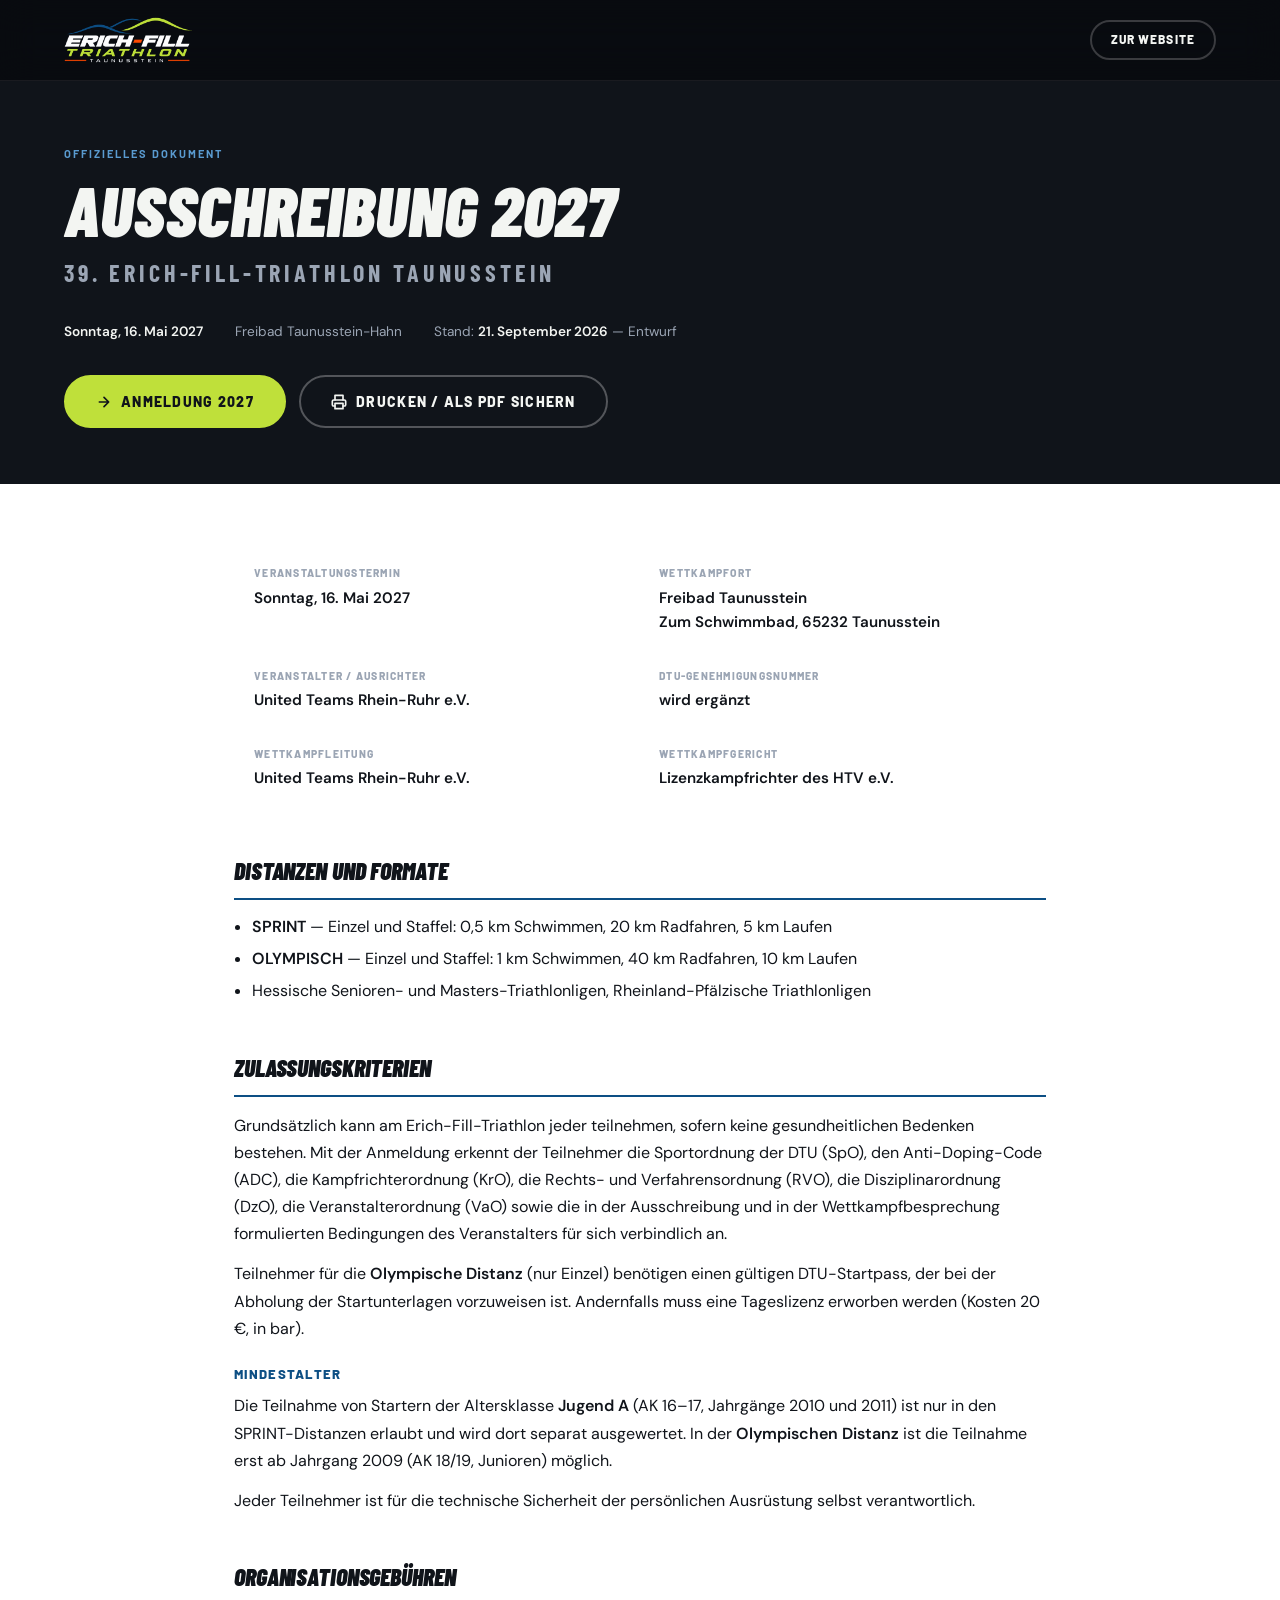
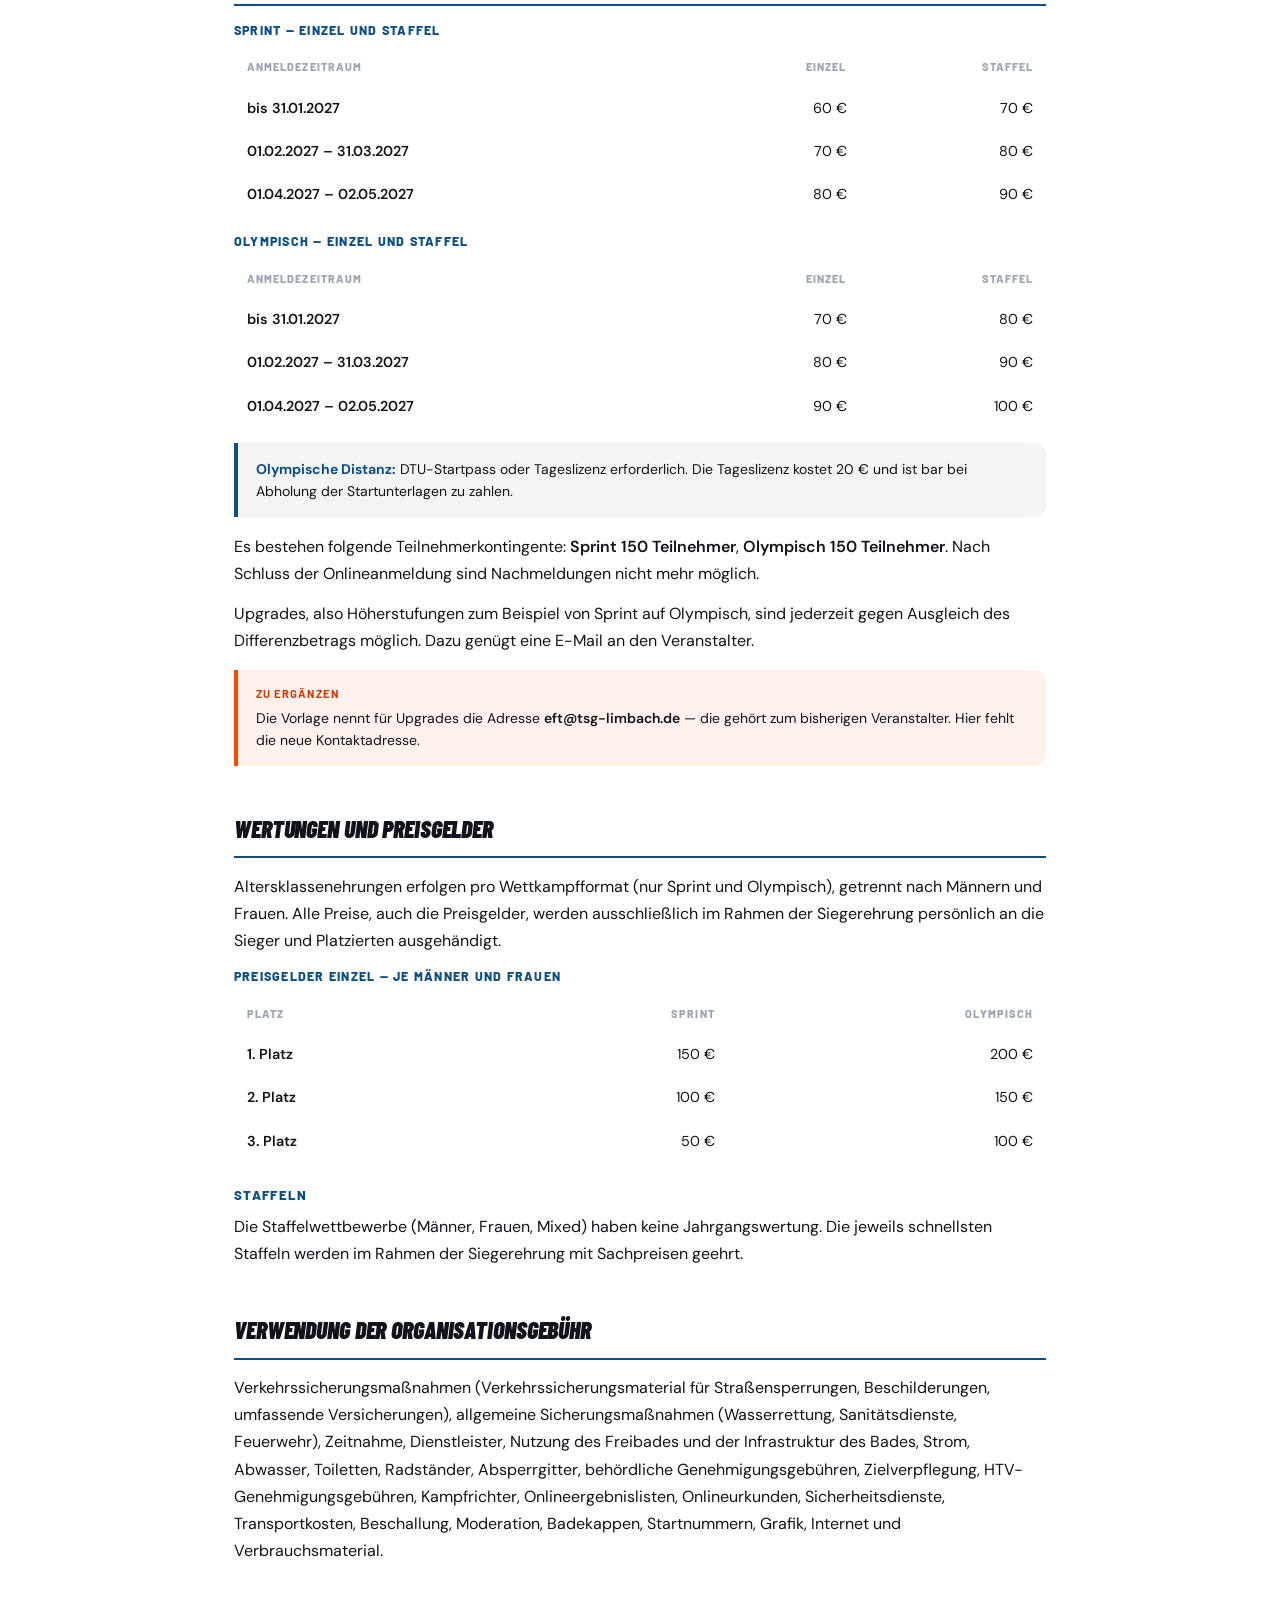
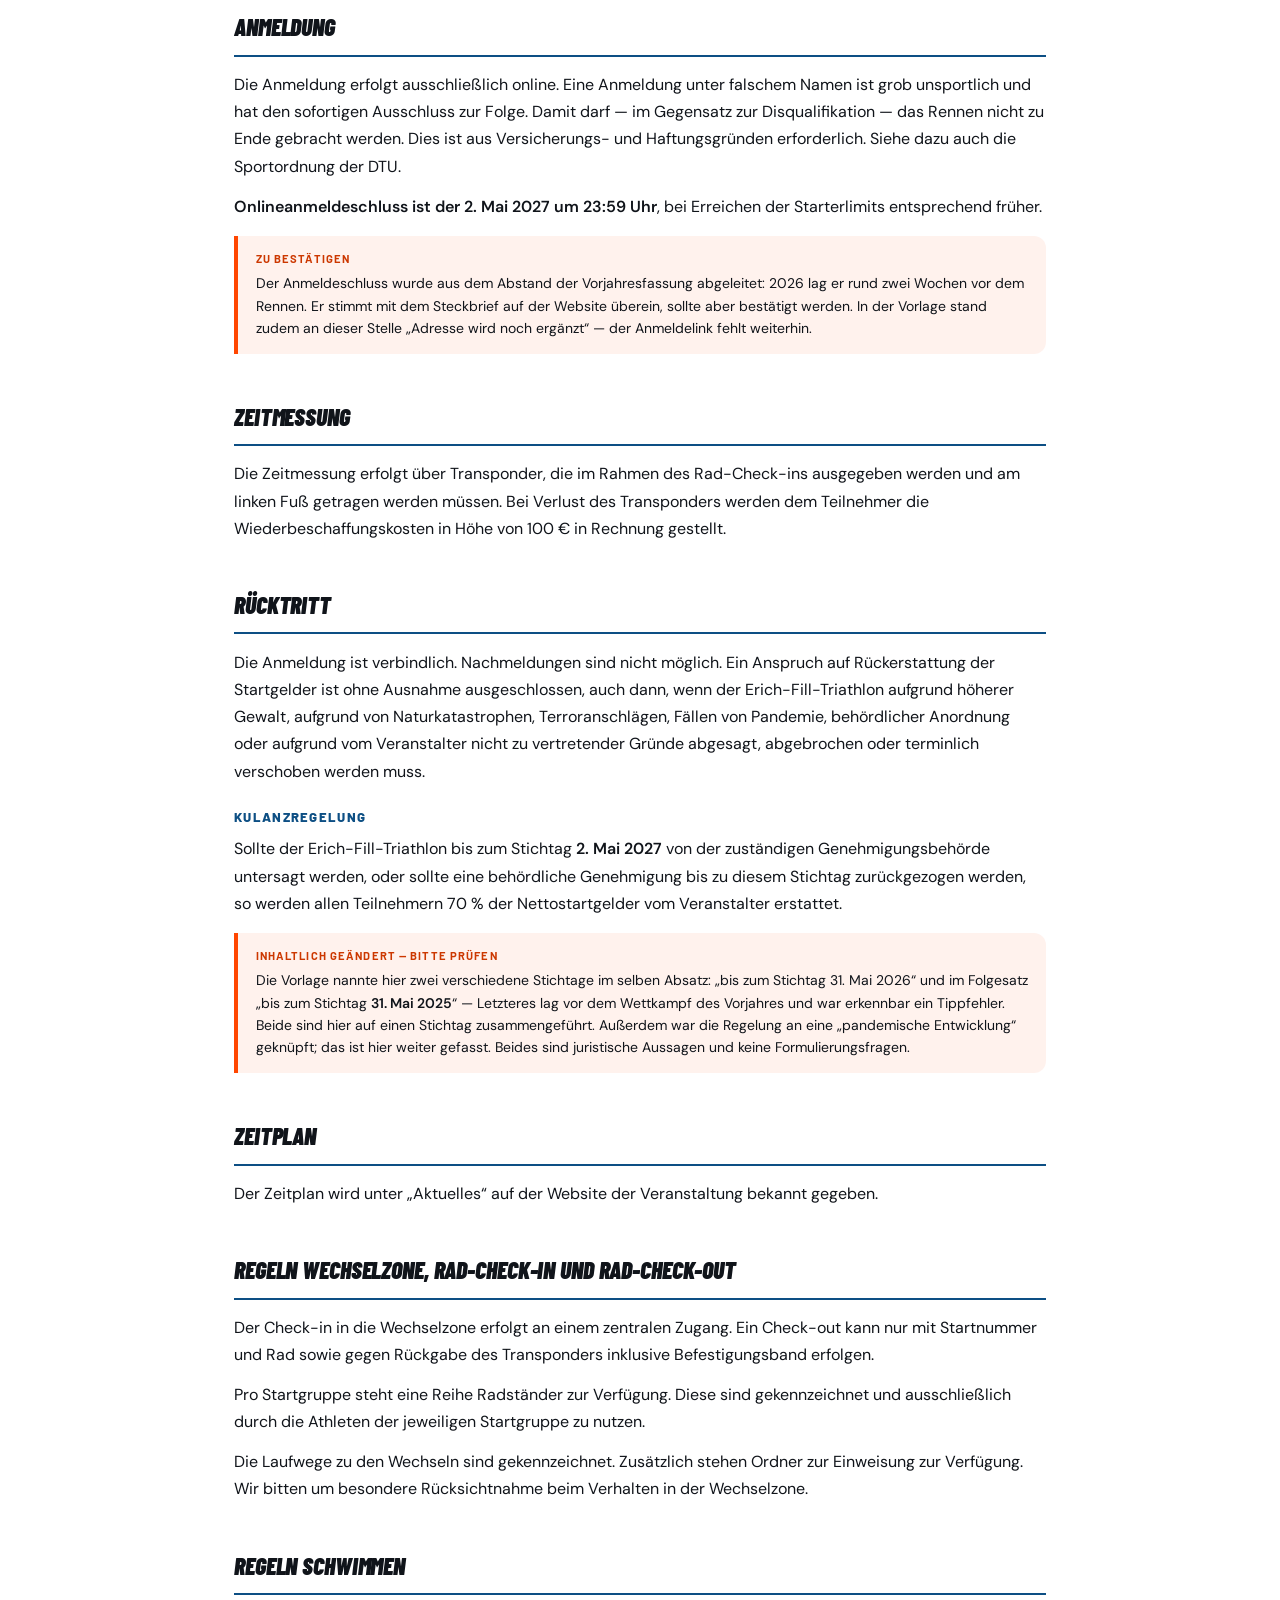
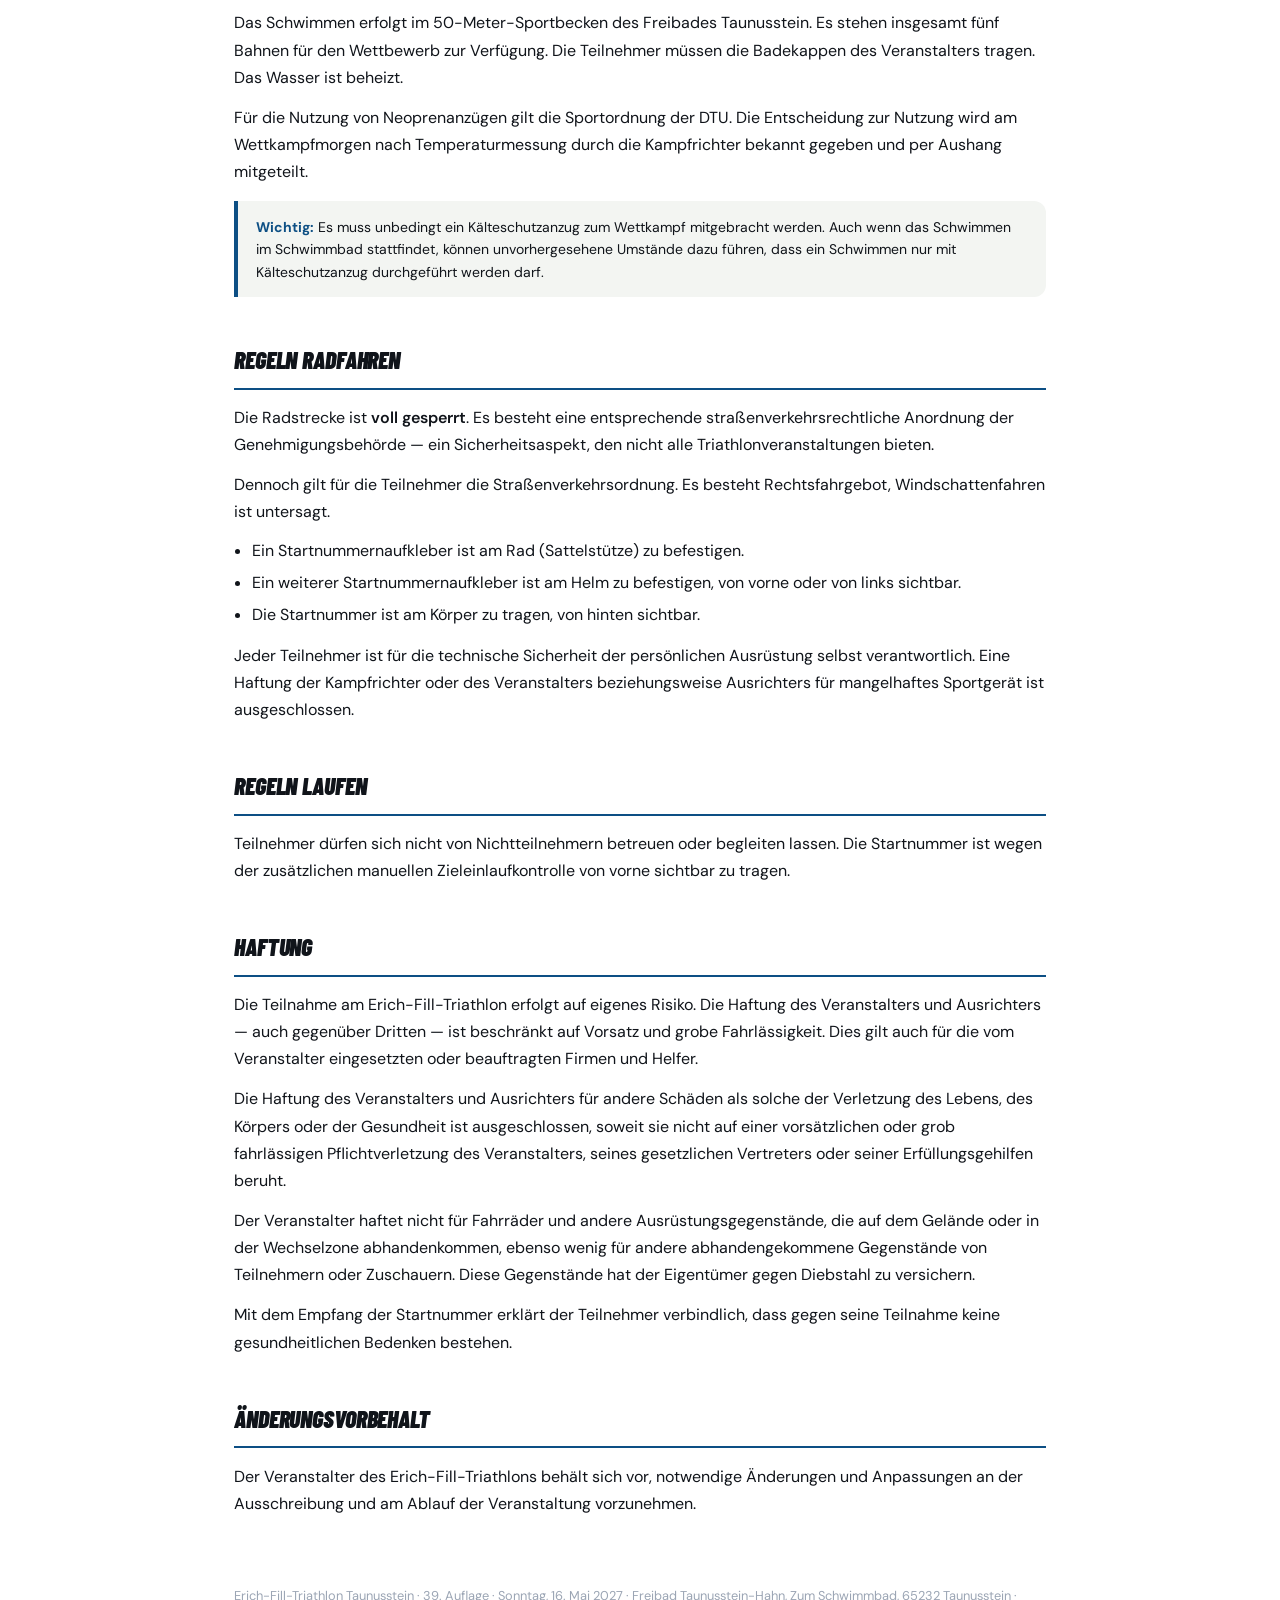
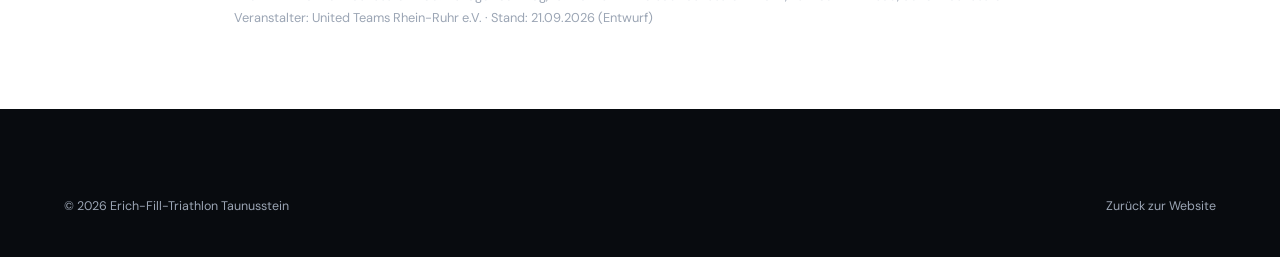
==== commit ba799482: "Ausschreibung: Altersklassen korrigiert, Schnupper entfernt Altersklassen: Ich hatte "Mindestalter u" ====
--- a/ausschreibung-2027.html
+++ b/ausschreibung-2027.html
@@ -255,11 +255,6 @@
           <li><strong>OLYMPISCH</strong> — Einzel und Staffel: 1 km Schwimmen, 40 km Radfahren, 10 km Laufen</li>
           <li>Hessische Senioren- und Masters-Triathlonligen, Rheinland-Pfälzische Triathlonligen</li>
         </ul>
-        <div class="todo">
-          <b>Zu klären</b>
-          Unter „Wertungen“ wird eine Kategorie <strong>SCHNUPPER</strong> ausgewertet, die hier nicht
-          aufgeführt ist. Entweder als Format ergänzen oder die Wertung streichen.
-        </div>
       </div>
 
       <div class="doc-block">
@@ -274,16 +269,10 @@
         Tageslizenz erworben werden (Kosten 20 €, in bar).</p>
 
         <h3>Mindestalter</h3>
-        <p>Die Teilnahme in den <strong>SPRINT-Distanzen</strong> ist ab der Altersklasse 17
-        (Jahrgang 2010 und älter) möglich. In der <strong>Olympischen Distanz</strong> ist die Teilnahme
-        ab der Altersklasse 19 (Jahrgang 2008 und älter) möglich.</p>
-        <div class="todo">
-          <b>Bitte gegenprüfen</b>
-          Die Mindestalter wurden gegenüber 2026 um ein Jahr angehoben (Sprint ab AK 16 → 17,
-          Olympisch ab AK 18 → 19) und die Jahrgänge entsprechend umgerechnet. Die Vorlage kannte
-          keine Schüler-Klasse — falls eine ergänzt werden soll, fehlt sie noch. Altersgrenzen sind
-          rechtlich bindend und sollten mit der DTU-Klasseneinteilung für 2027 abgeglichen werden.
-        </div>
+        <p>Die Teilnahme von Startern der Altersklasse <strong>Jugend A</strong> (AK 16–17,
+        Jahrgänge 2010 und 2011) ist nur in den SPRINT-Distanzen erlaubt und wird dort separat
+        ausgewertet. In der <strong>Olympischen Distanz</strong> ist die Teilnahme erst ab
+        Jahrgang 2009 (AK 18/19, Junioren) möglich.</p>
         <p>Jeder Teilnehmer ist für die technische Sicherheit der persönlichen Ausrüstung selbst
         verantwortlich.</p>
       </div>
@@ -359,10 +348,6 @@
         <h3>Staffeln</h3>
         <p>Die Staffelwettbewerbe (Männer, Frauen, Mixed) haben keine Jahrgangswertung. Die jeweils
         schnellsten Staffeln werden im Rahmen der Siegerehrung mit Sachpreisen geehrt.</p>
-
-        <h3>Schnupper</h3>
-        <p>Die je drei schnellsten Frauen und Männer erhalten einen Sachpreis. Es erfolgt keine
-        Altersklassenwertung.</p>
       </div>
 
       <div class="doc-block">
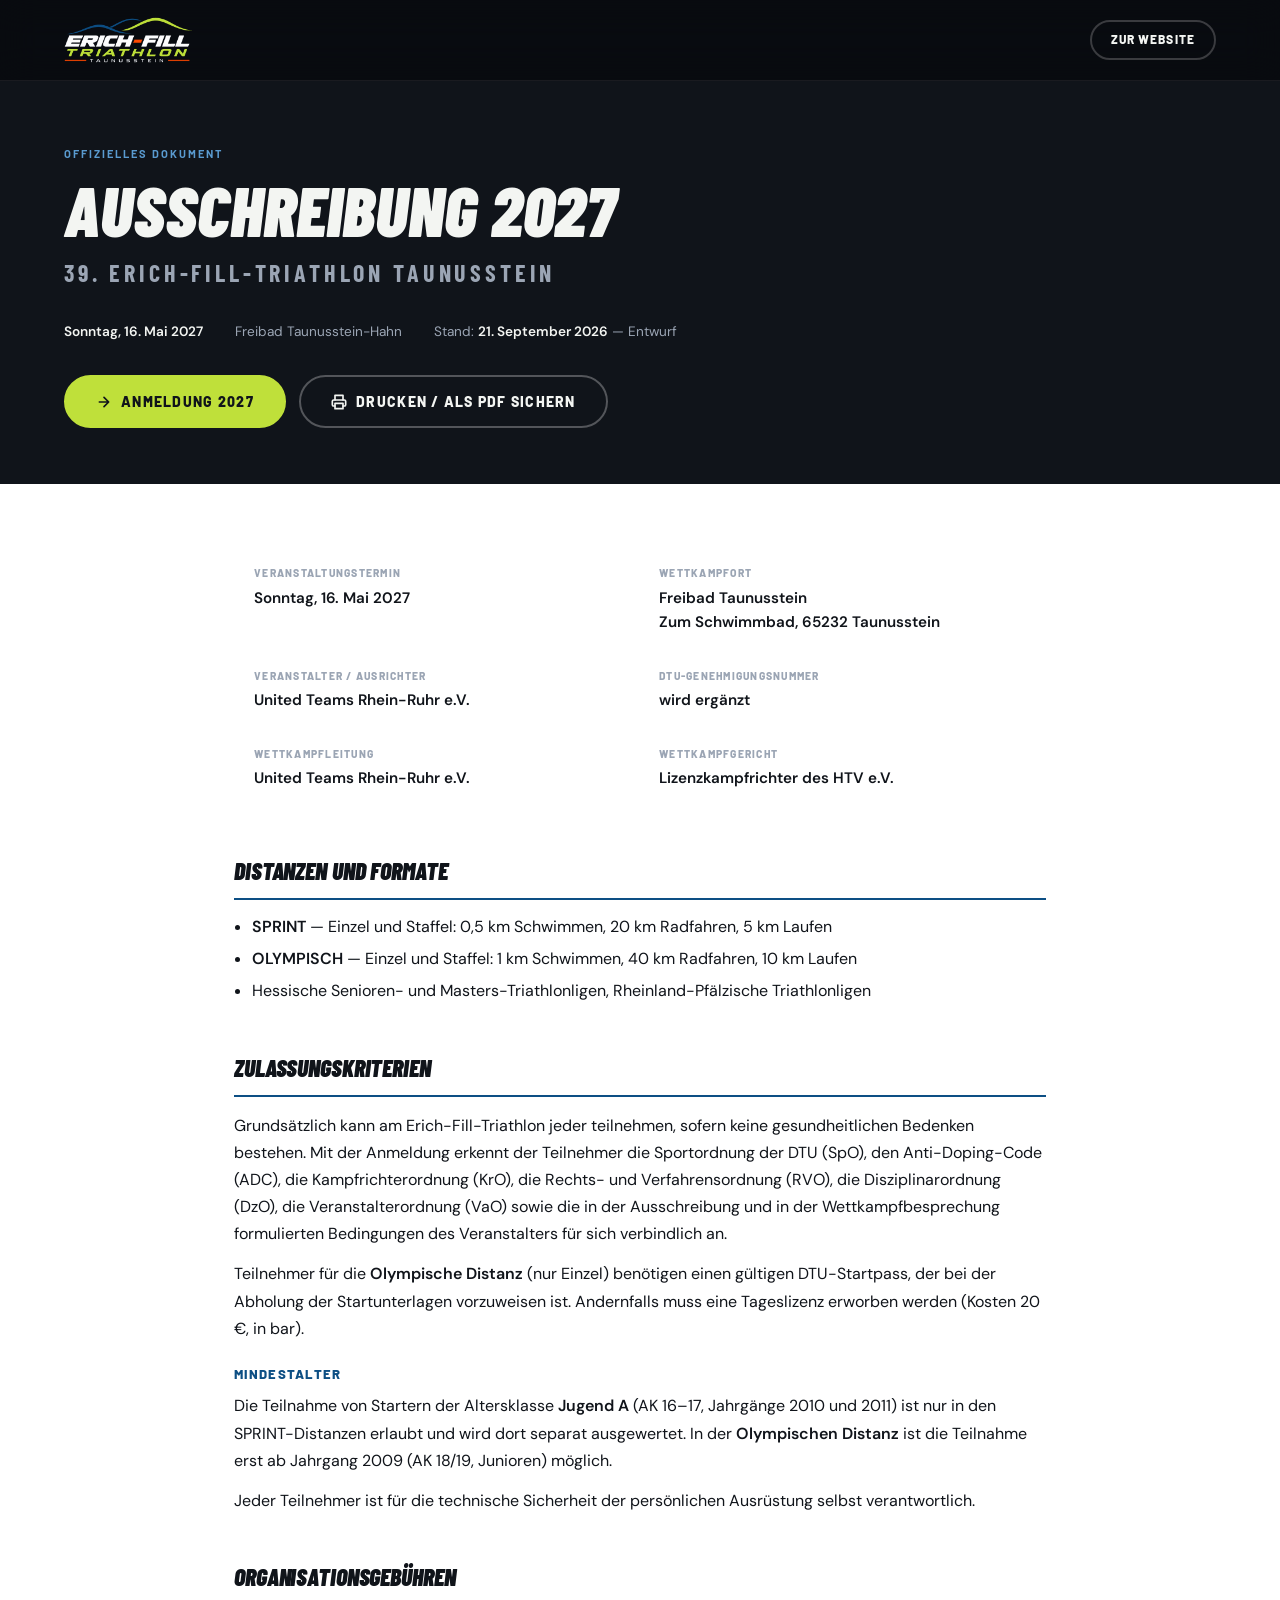
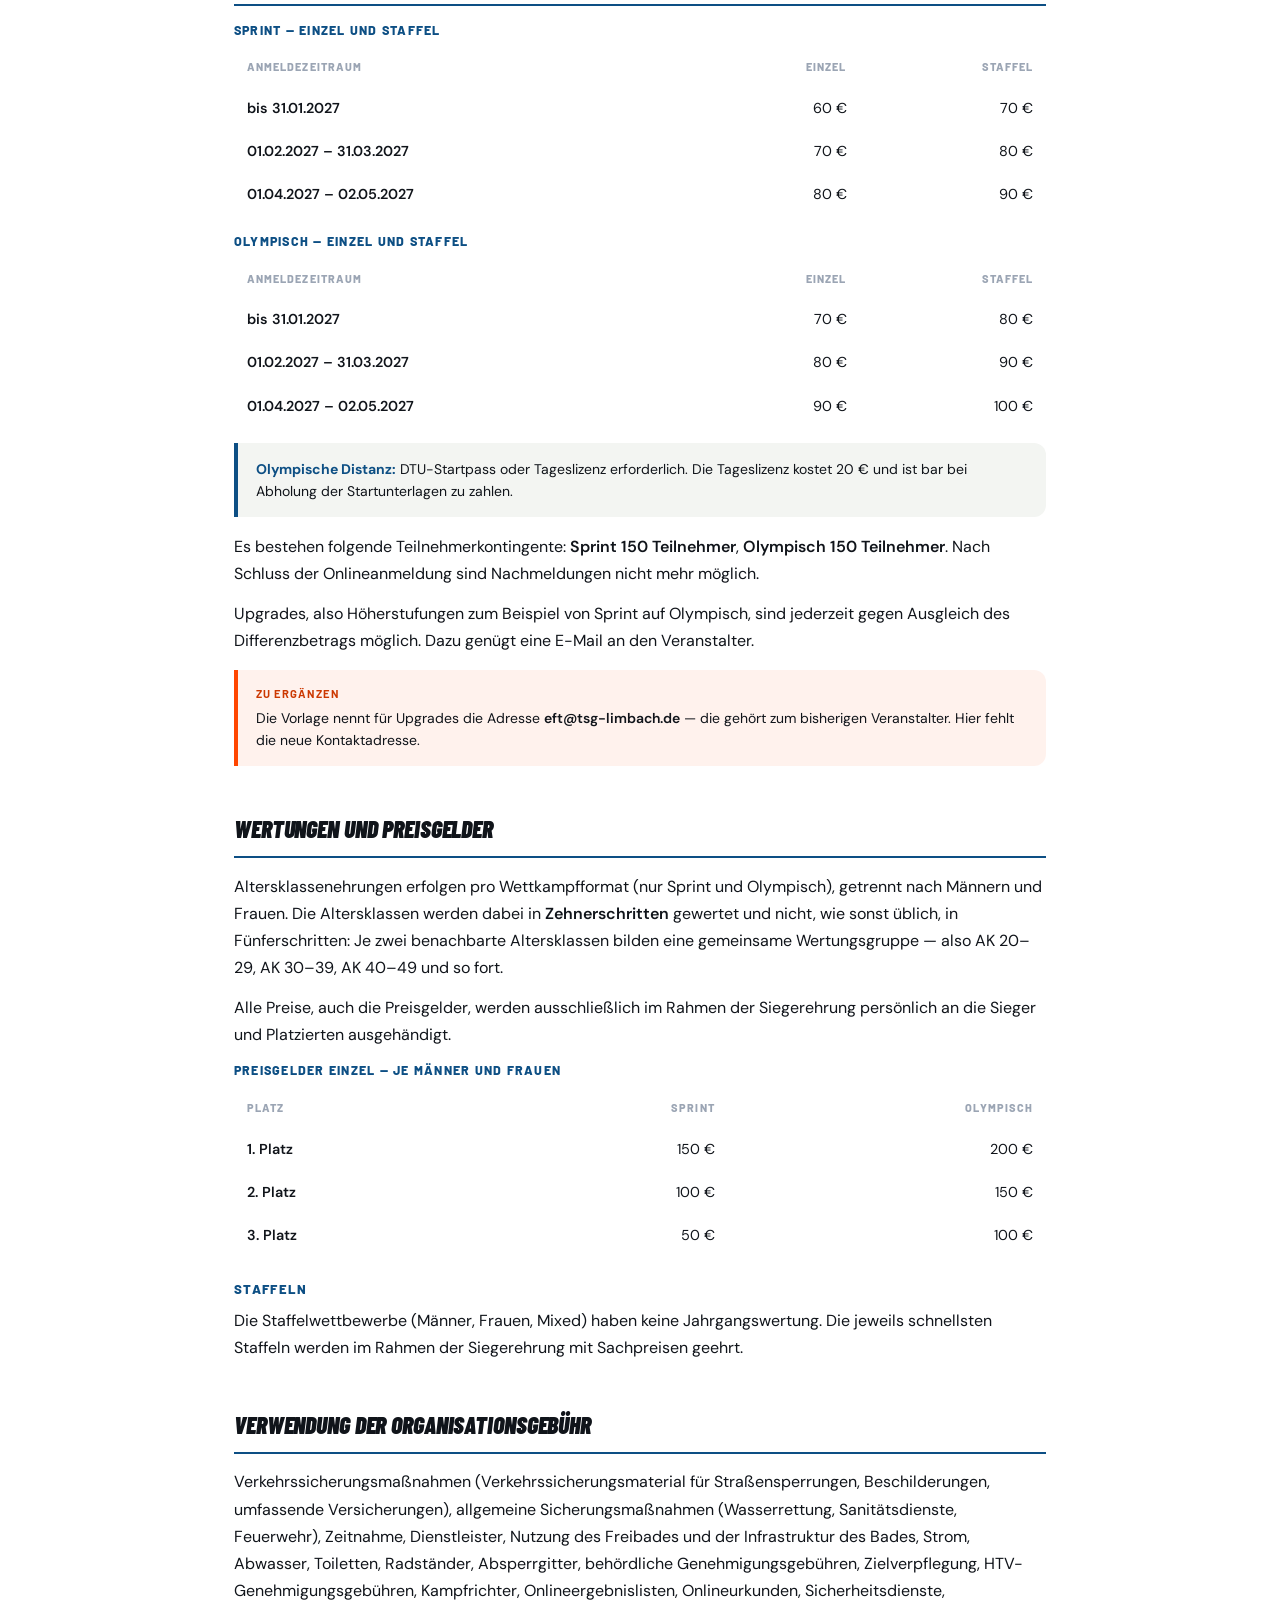
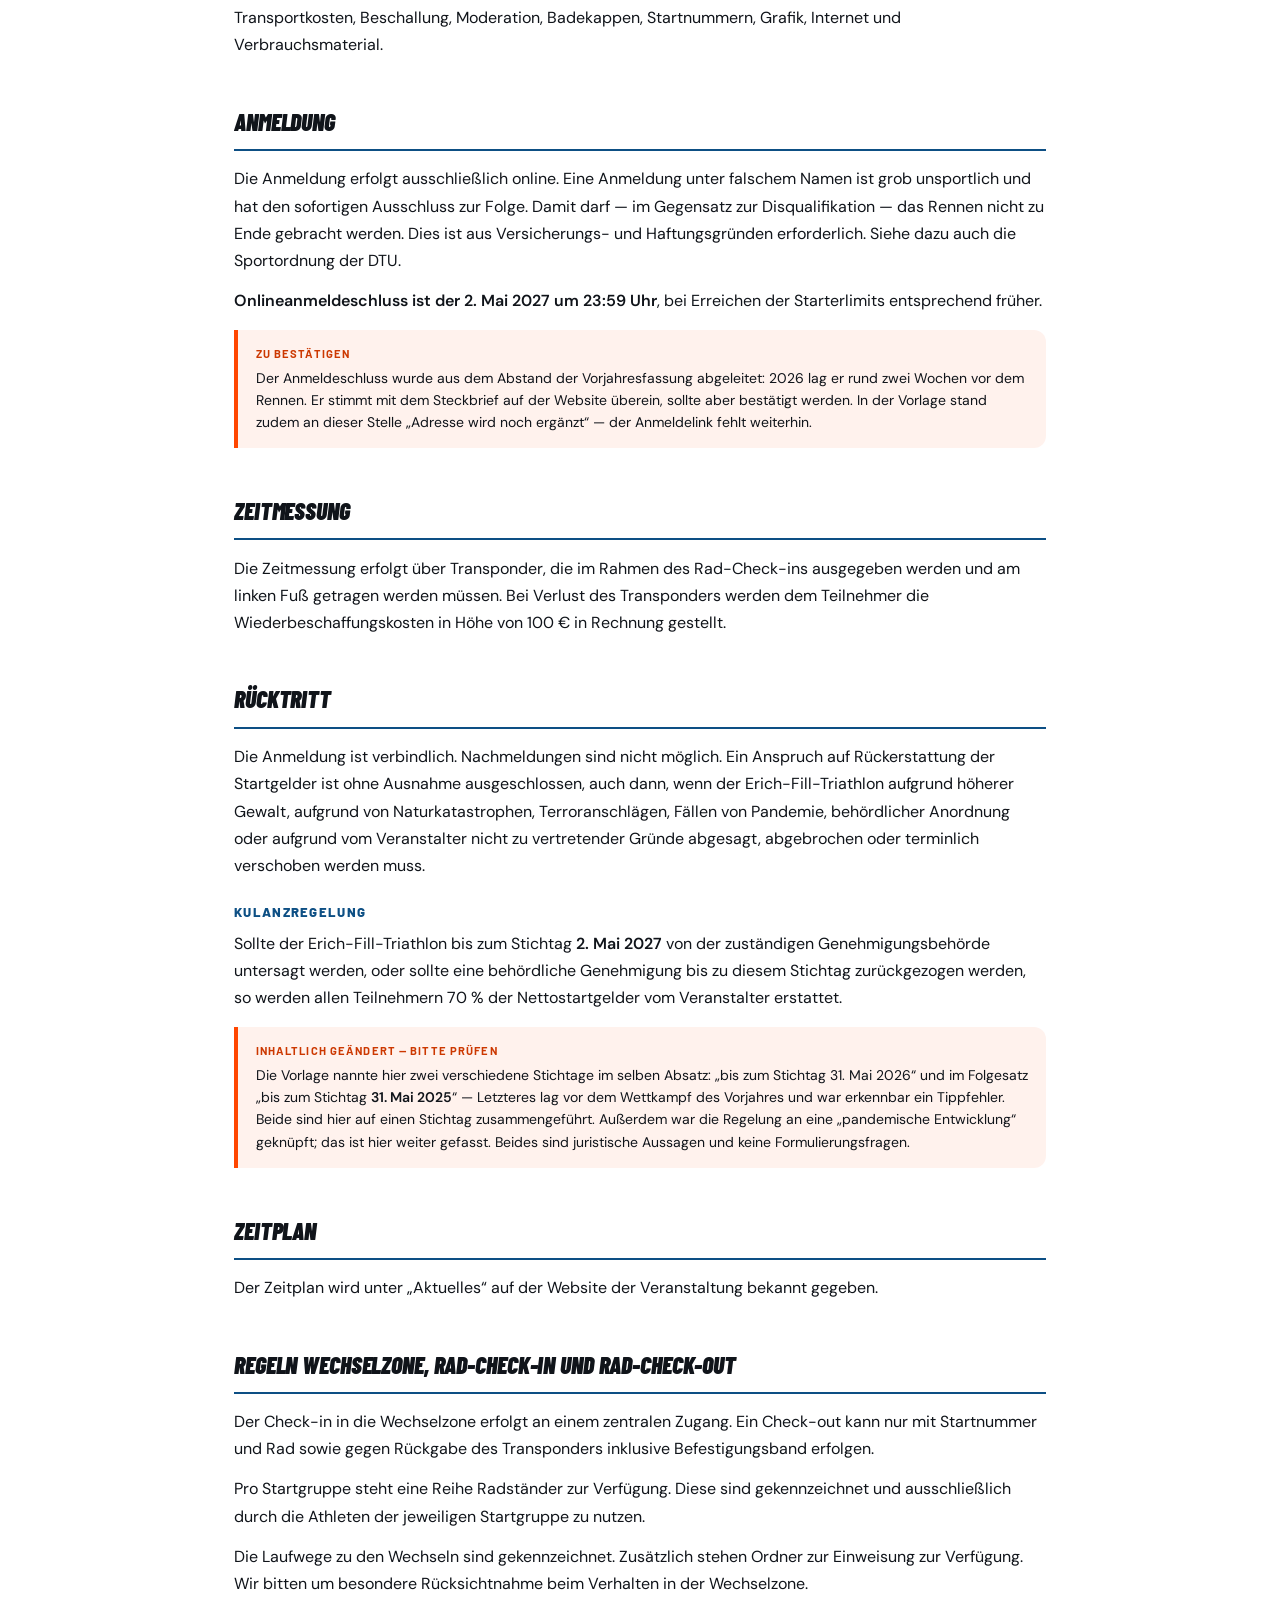
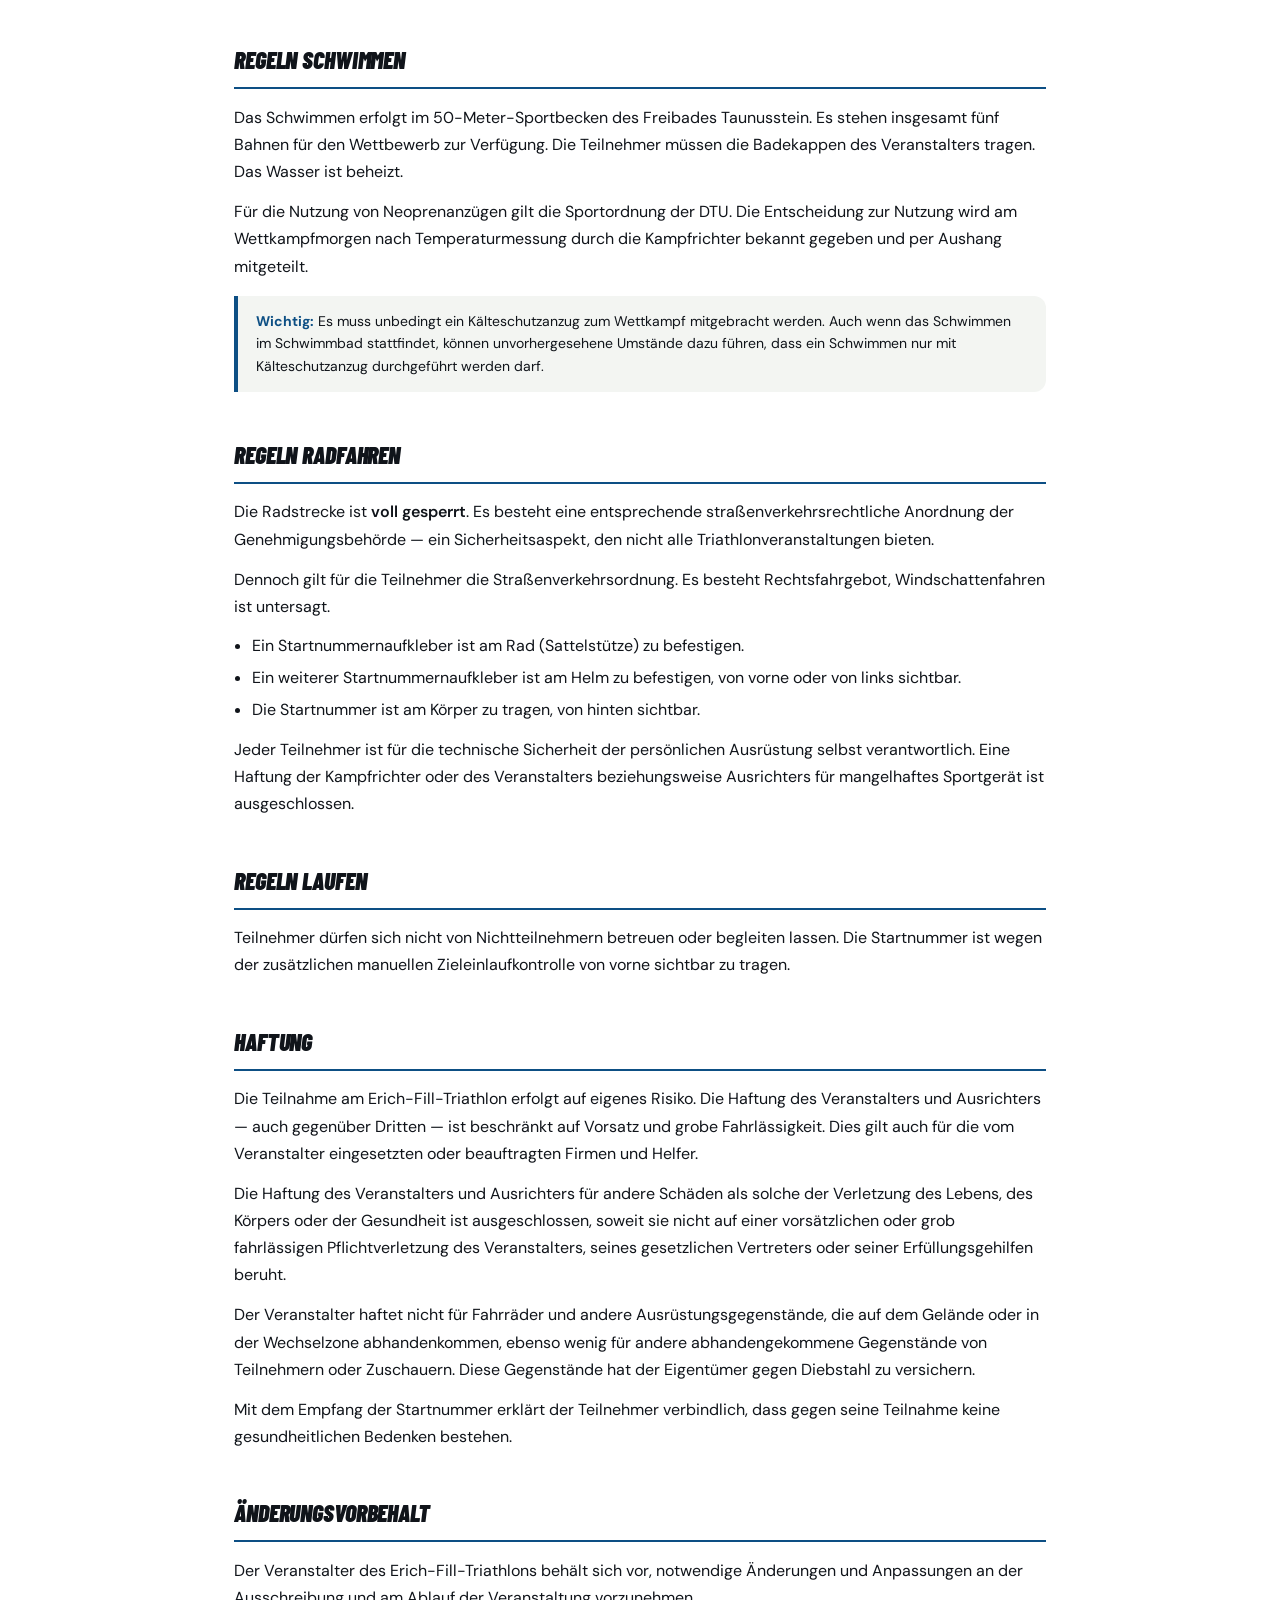
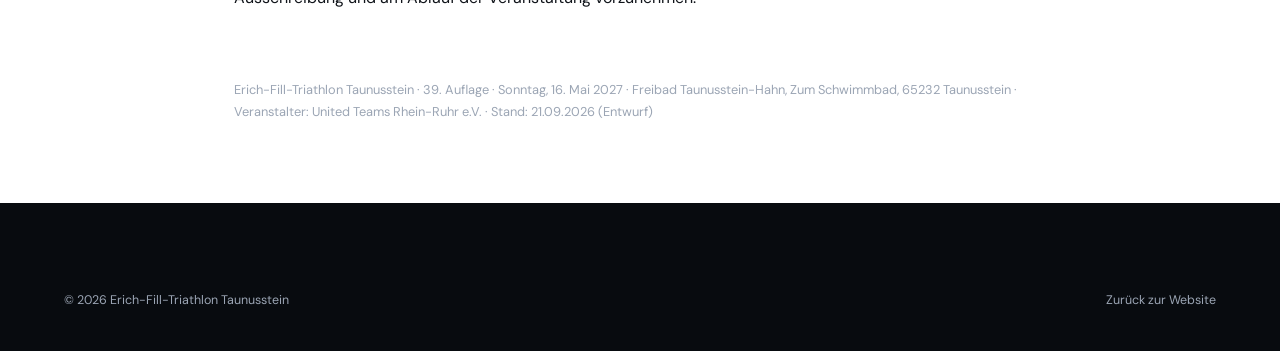
==== commit 55a8492d: "Ausschreibung: Altersklassenwertung in Zehnerschritten Die Wertung erfolgt kuenftig in Zehnerschritt" ====
--- a/ausschreibung-2027.html
+++ b/ausschreibung-2027.html
@@ -328,8 +328,11 @@
       <div class="doc-block">
         <h2>Wertungen und Preisgelder</h2>
         <p>Altersklassenehrungen erfolgen pro Wettkampfformat (nur Sprint und Olympisch), getrennt nach
-        Männern und Frauen. Alle Preise, auch die Preisgelder, werden ausschließlich im Rahmen der
-        Siegerehrung persönlich an die Sieger und Platzierten ausgehändigt.</p>
+        Männern und Frauen. Die Altersklassen werden dabei in <strong>Zehnerschritten</strong> gewertet
+        und nicht, wie sonst üblich, in Fünferschritten: Je zwei benachbarte Altersklassen bilden eine
+        gemeinsame Wertungsgruppe — also AK 20–29, AK 30–39, AK 40–49 und so fort.</p>
+        <p>Alle Preise, auch die Preisgelder, werden ausschließlich im Rahmen der Siegerehrung
+        persönlich an die Sieger und Platzierten ausgehändigt.</p>
 
         <div class="fee-wrap">
           <table class="fees">
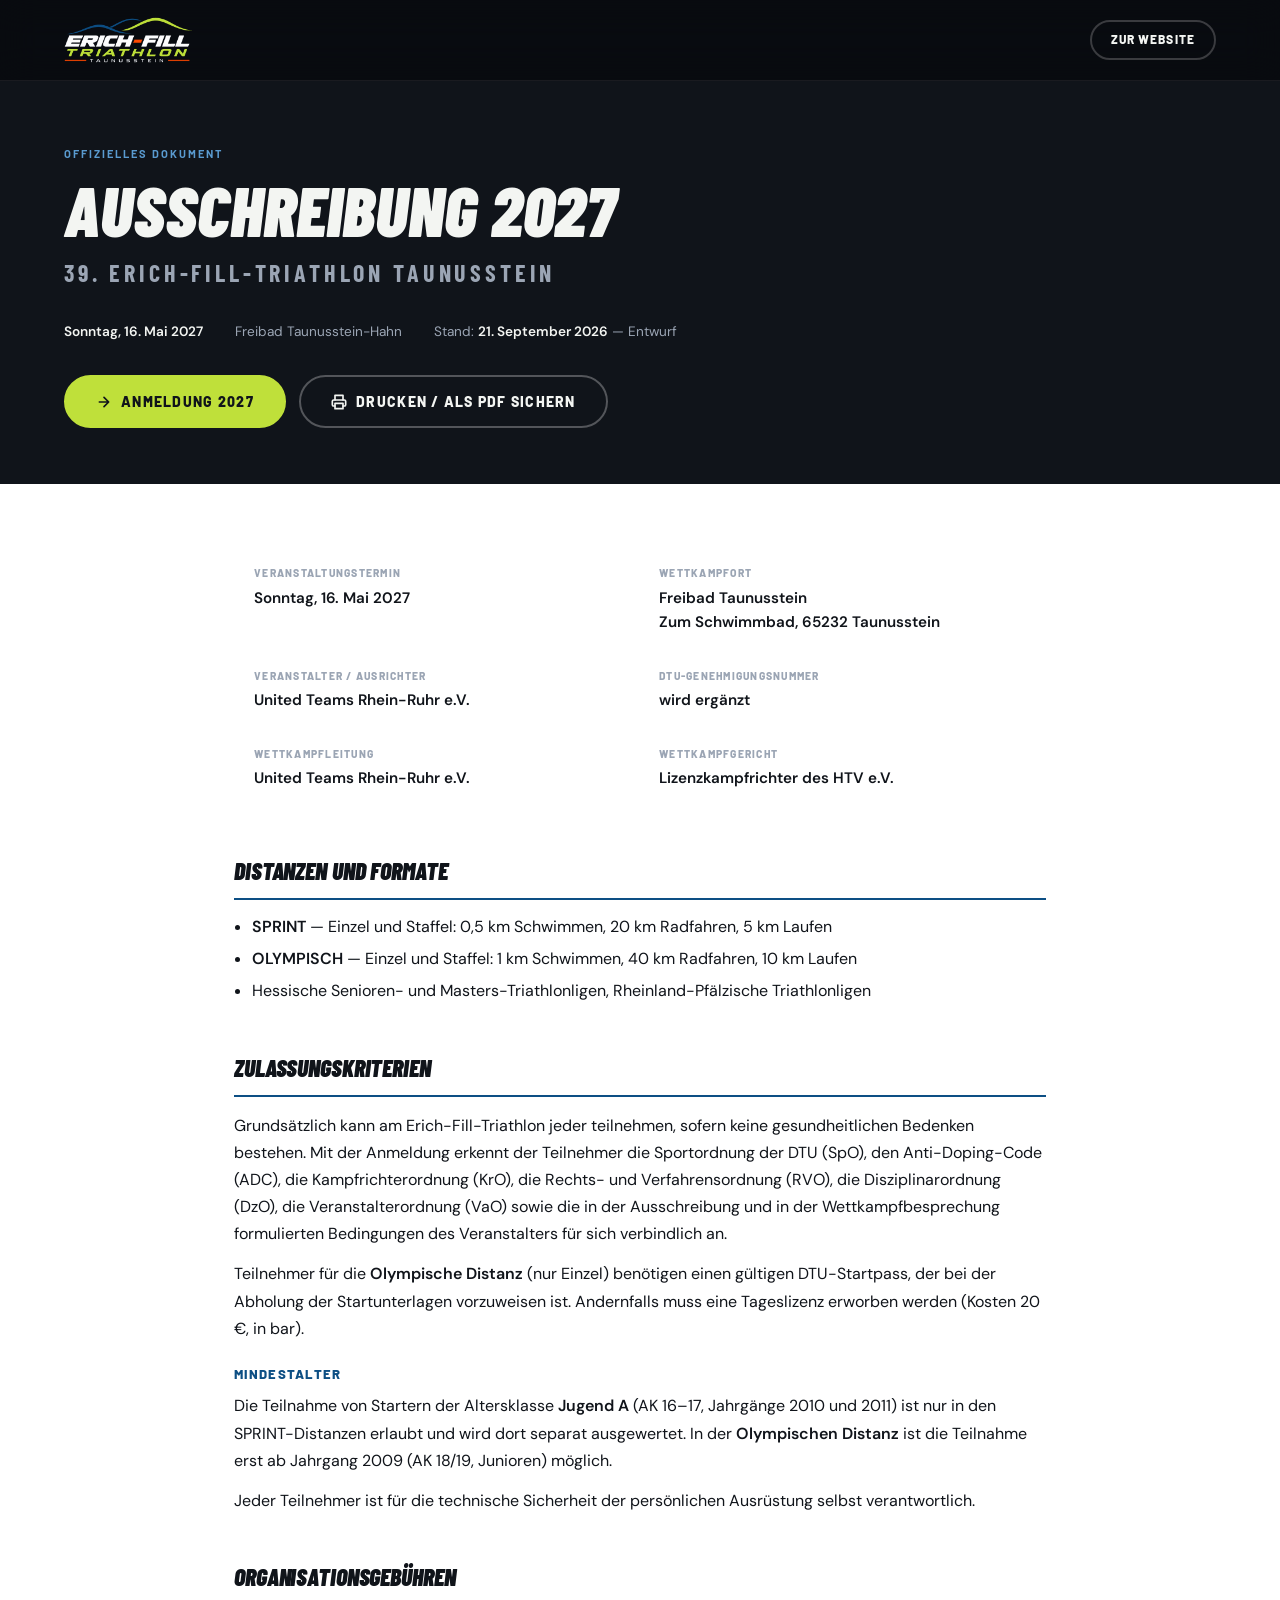
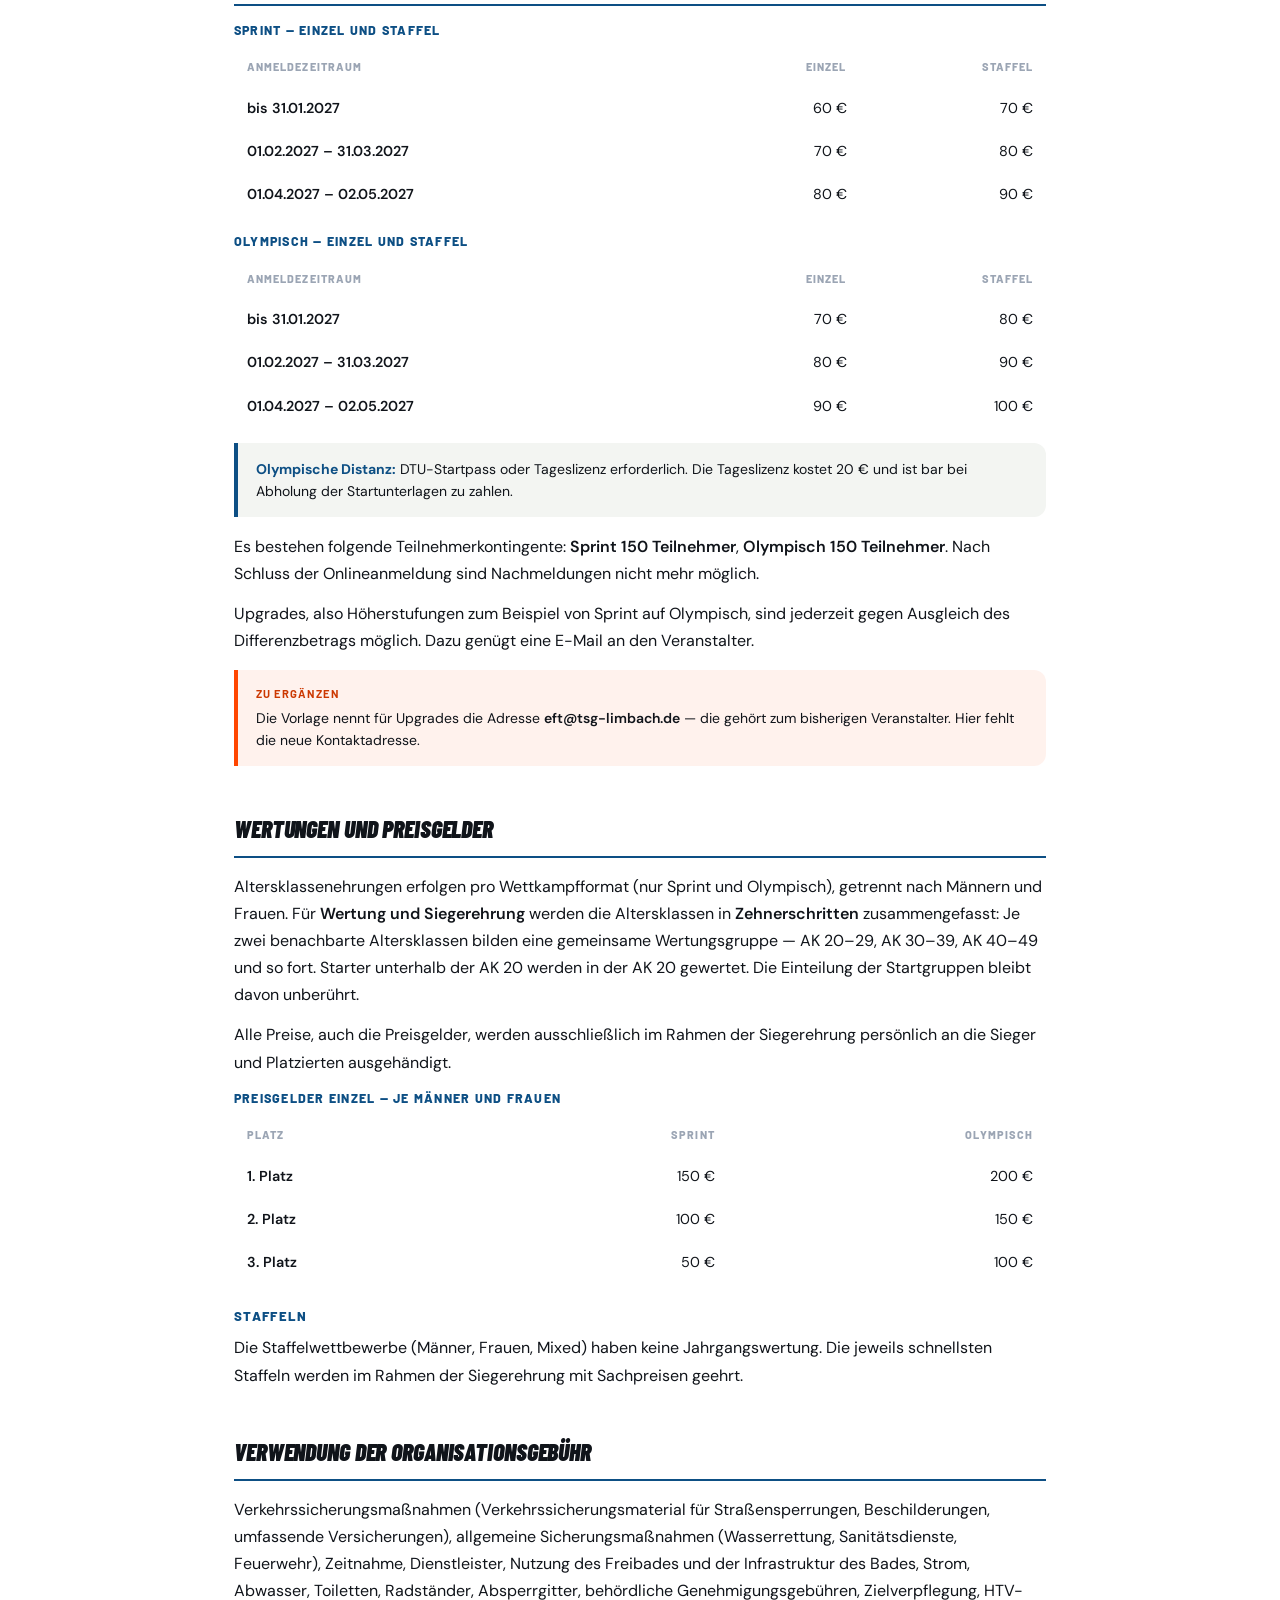
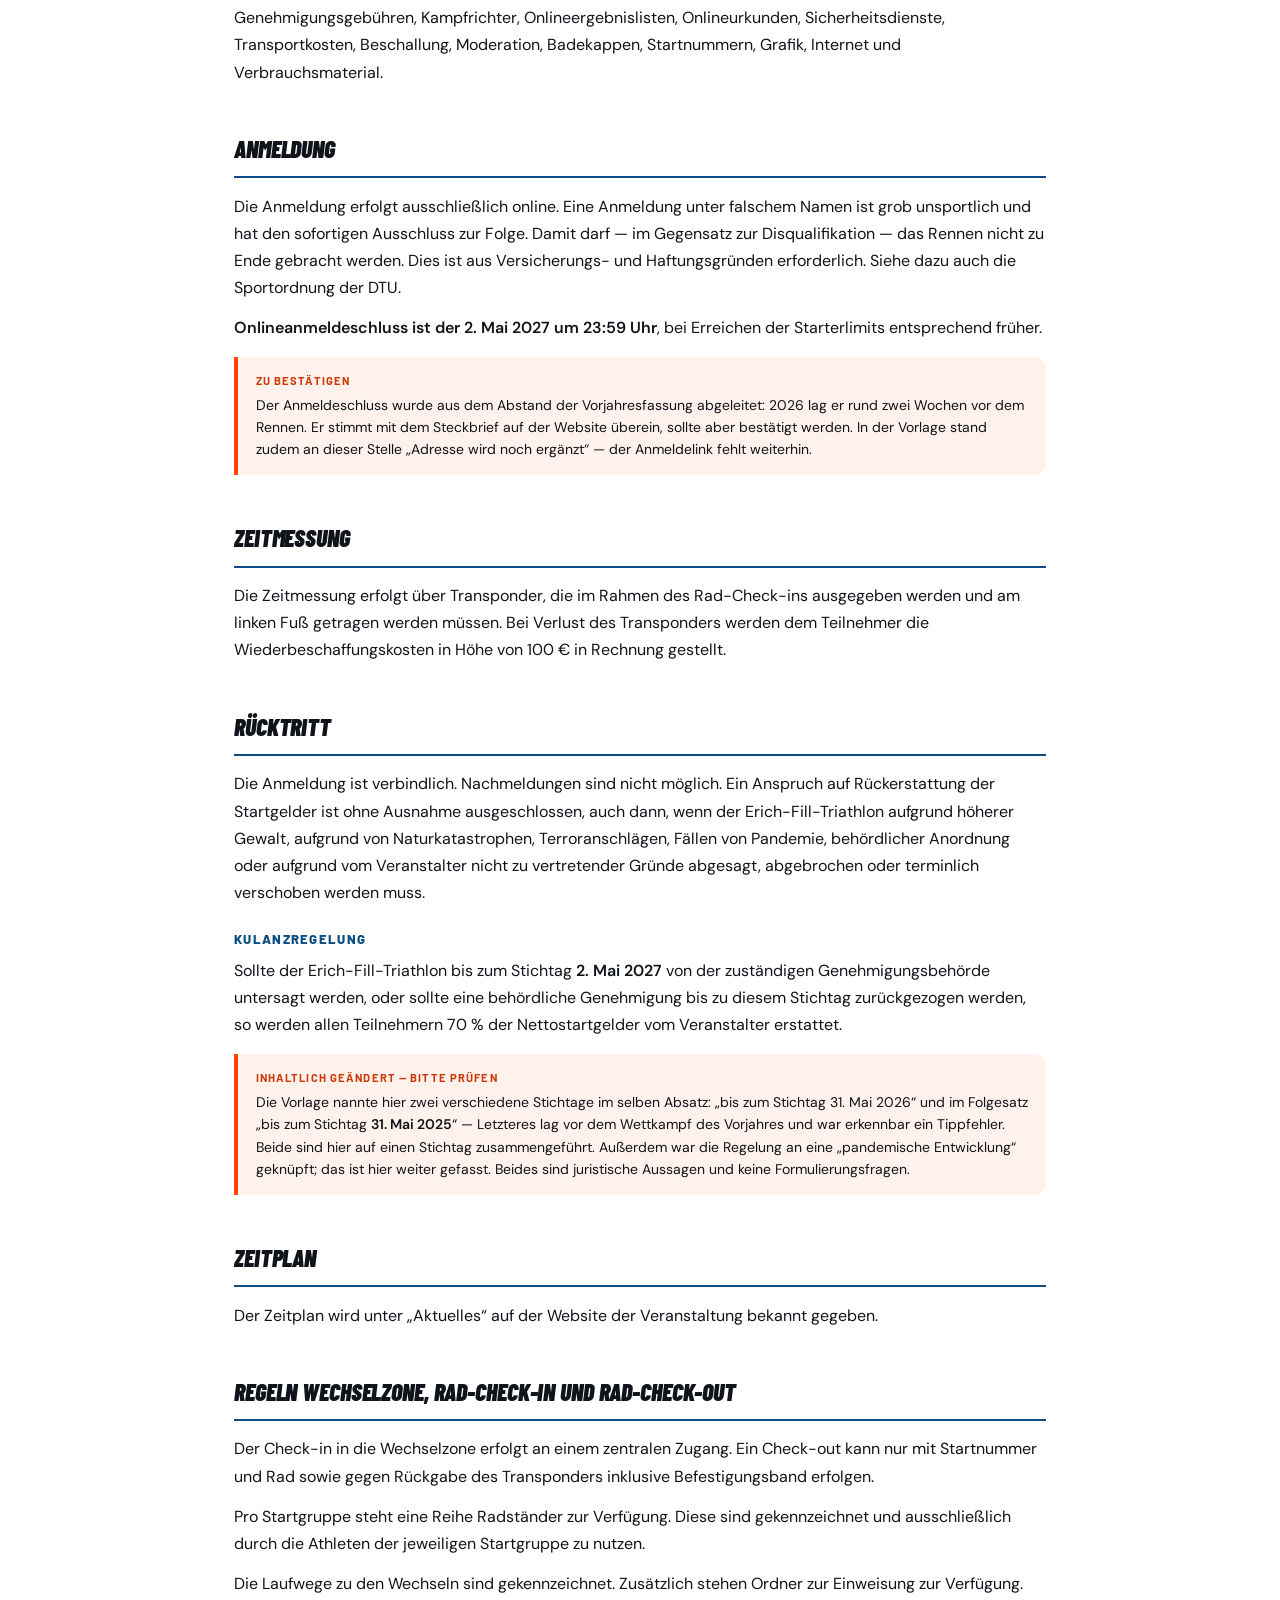
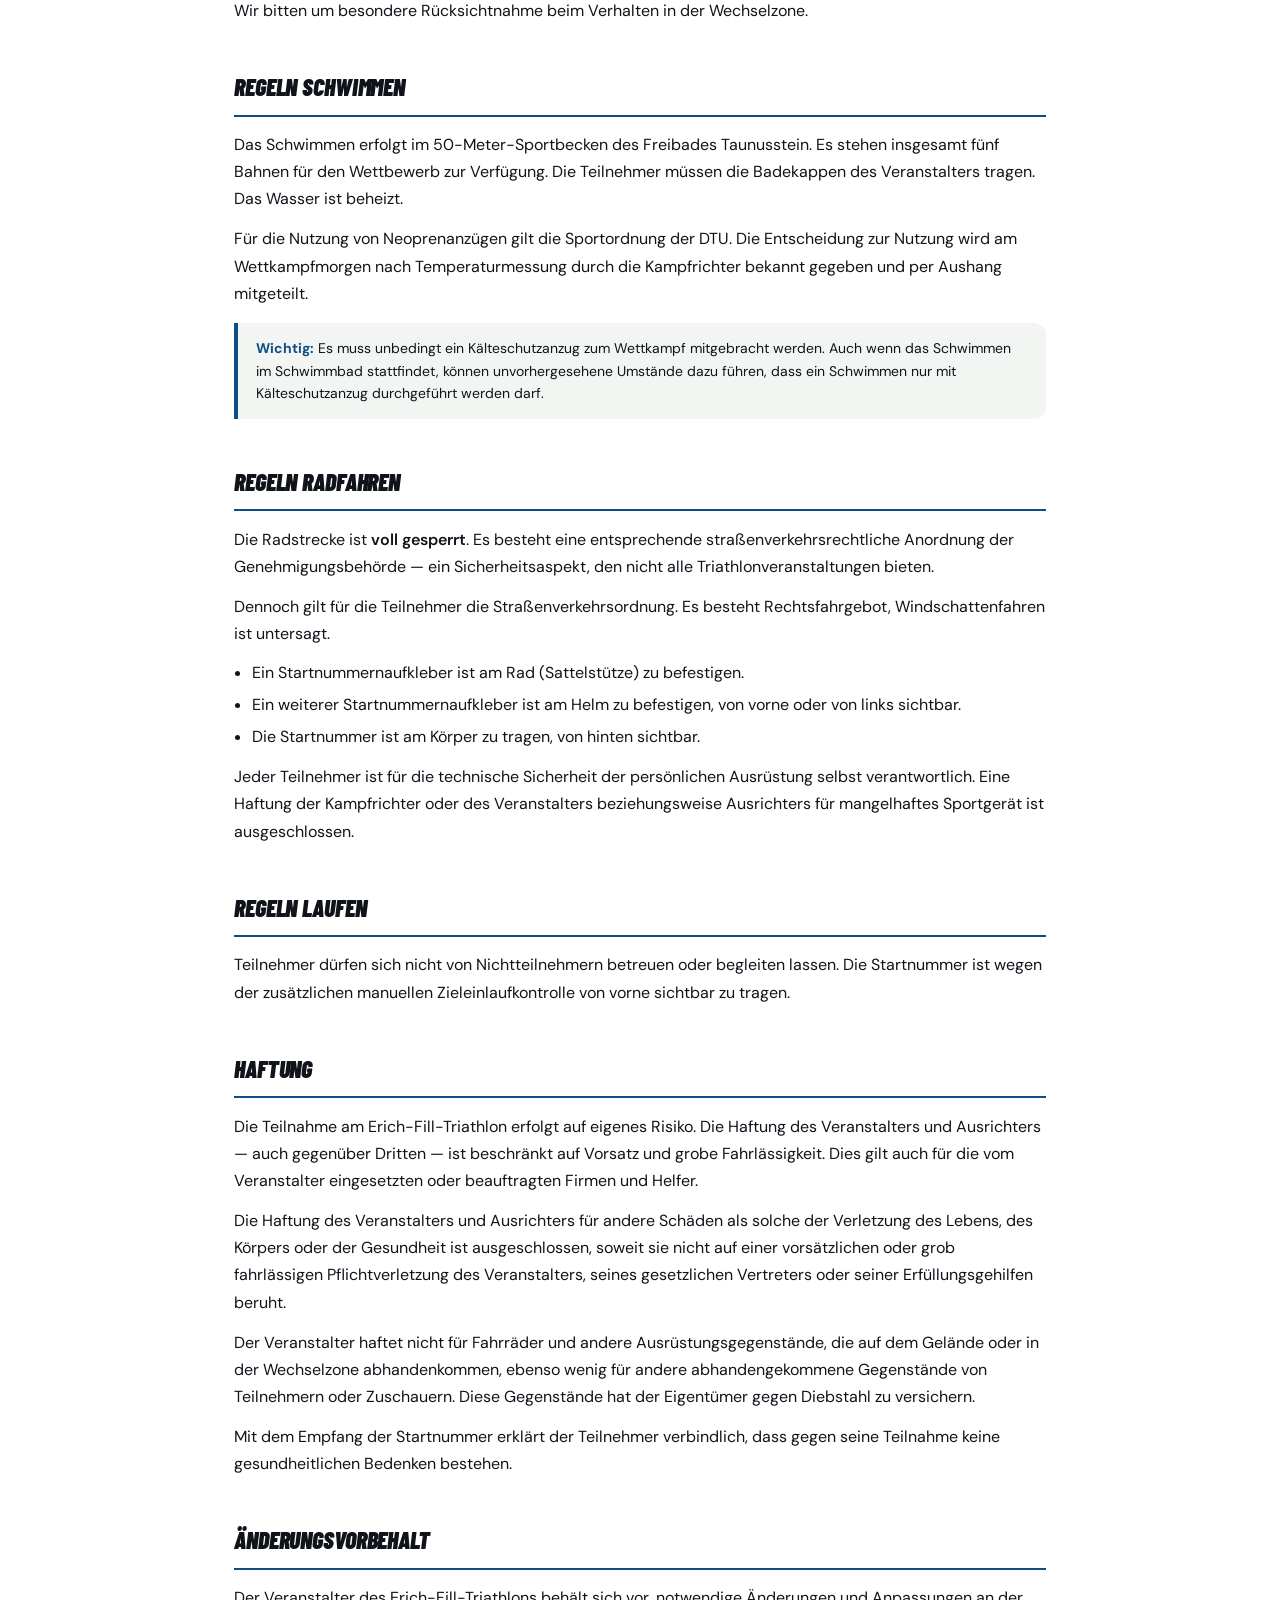
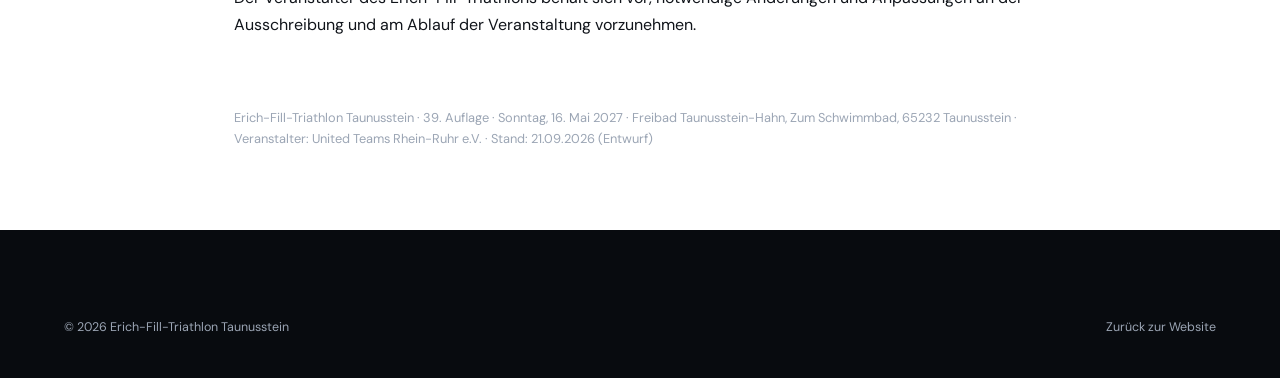
==== commit 862de481: "Ausschreibung: Wertungsgruppen praeziser gefasst - "wie sonst ueblich" entfernt; die Fuenferschritte" ====
--- a/ausschreibung-2027.html
+++ b/ausschreibung-2027.html
@@ -328,9 +328,10 @@
       <div class="doc-block">
         <h2>Wertungen und Preisgelder</h2>
         <p>Altersklassenehrungen erfolgen pro Wettkampfformat (nur Sprint und Olympisch), getrennt nach
-        Männern und Frauen. Die Altersklassen werden dabei in <strong>Zehnerschritten</strong> gewertet
-        und nicht, wie sonst üblich, in Fünferschritten: Je zwei benachbarte Altersklassen bilden eine
-        gemeinsame Wertungsgruppe — also AK 20–29, AK 30–39, AK 40–49 und so fort.</p>
+        Männern und Frauen. Für <strong>Wertung und Siegerehrung</strong> werden die Altersklassen in
+        <strong>Zehnerschritten</strong> zusammengefasst: Je zwei benachbarte Altersklassen bilden eine
+        gemeinsame Wertungsgruppe — AK 20–29, AK 30–39, AK 40–49 und so fort. Starter unterhalb der
+        AK 20 werden in der AK 20 gewertet. Die Einteilung der Startgruppen bleibt davon unberührt.</p>
         <p>Alle Preise, auch die Preisgelder, werden ausschließlich im Rahmen der Siegerehrung
         persönlich an die Sieger und Platzierten ausgehändigt.</p>
 
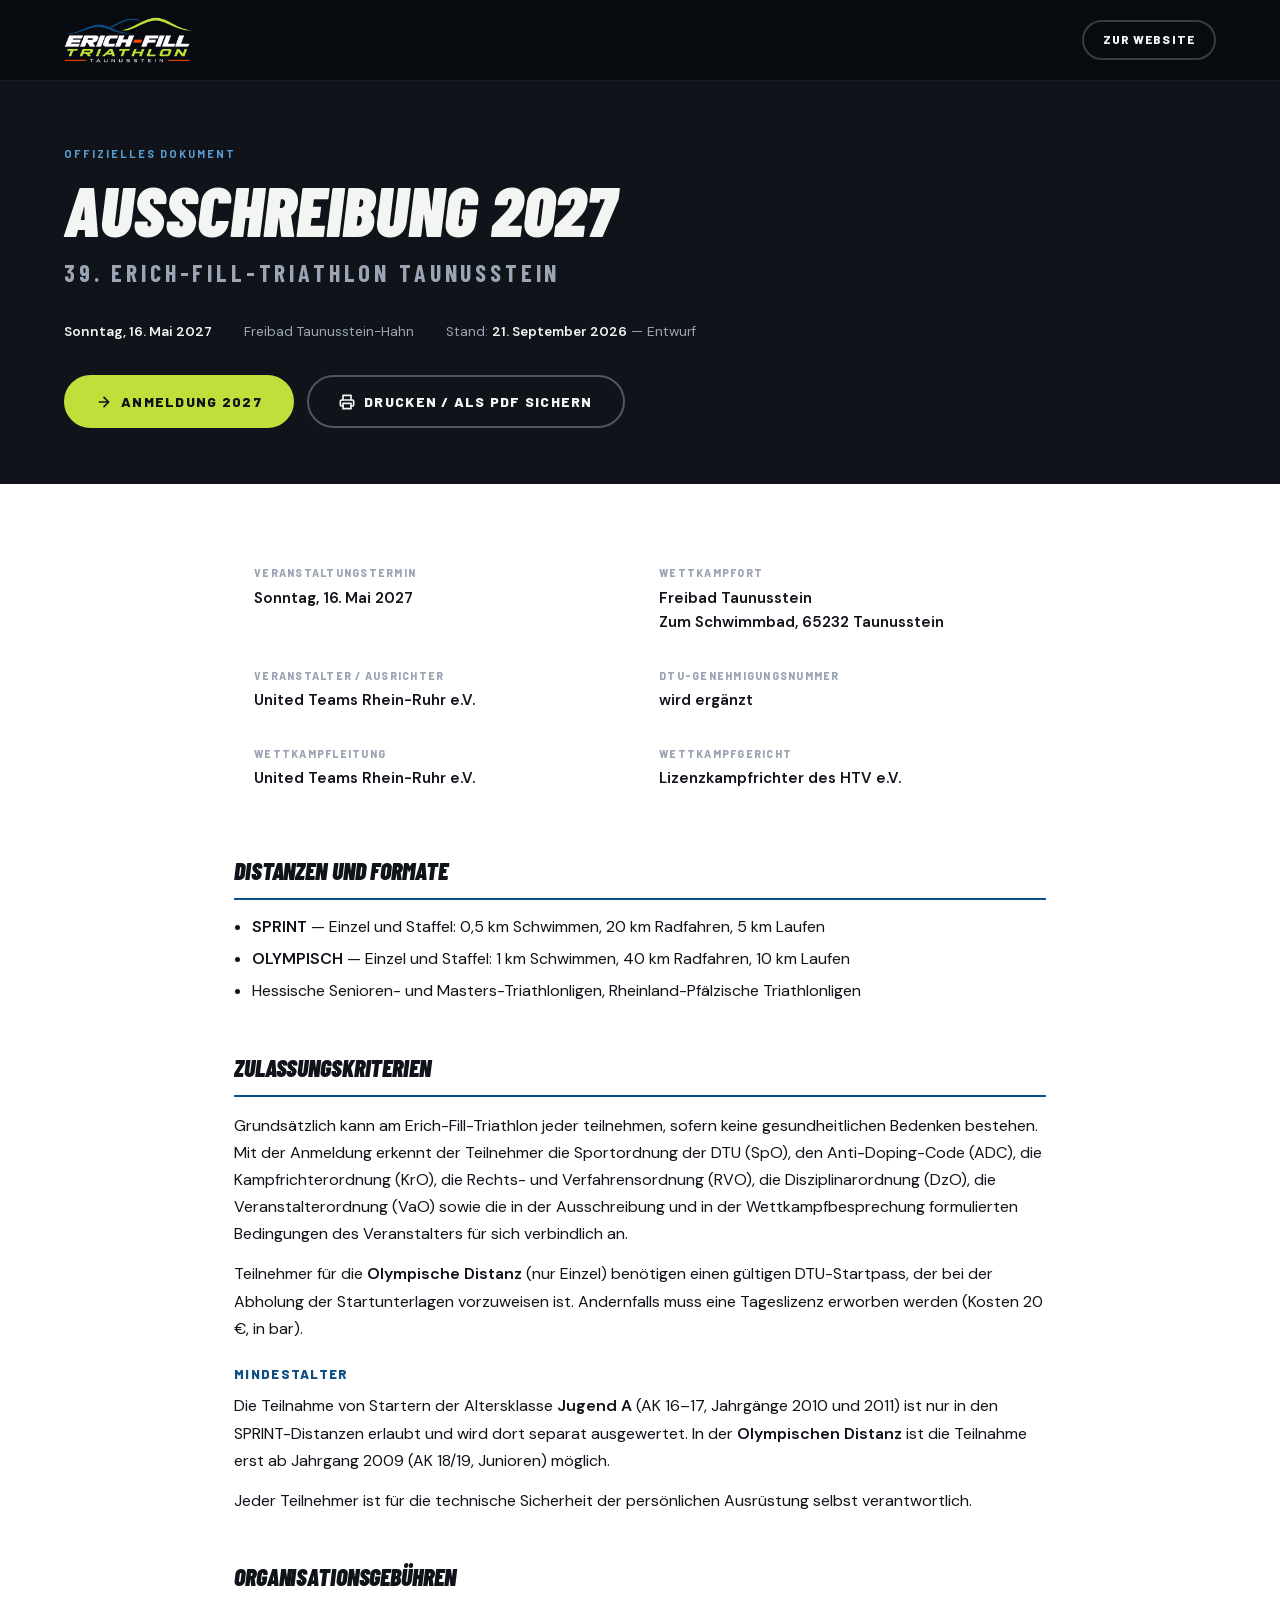
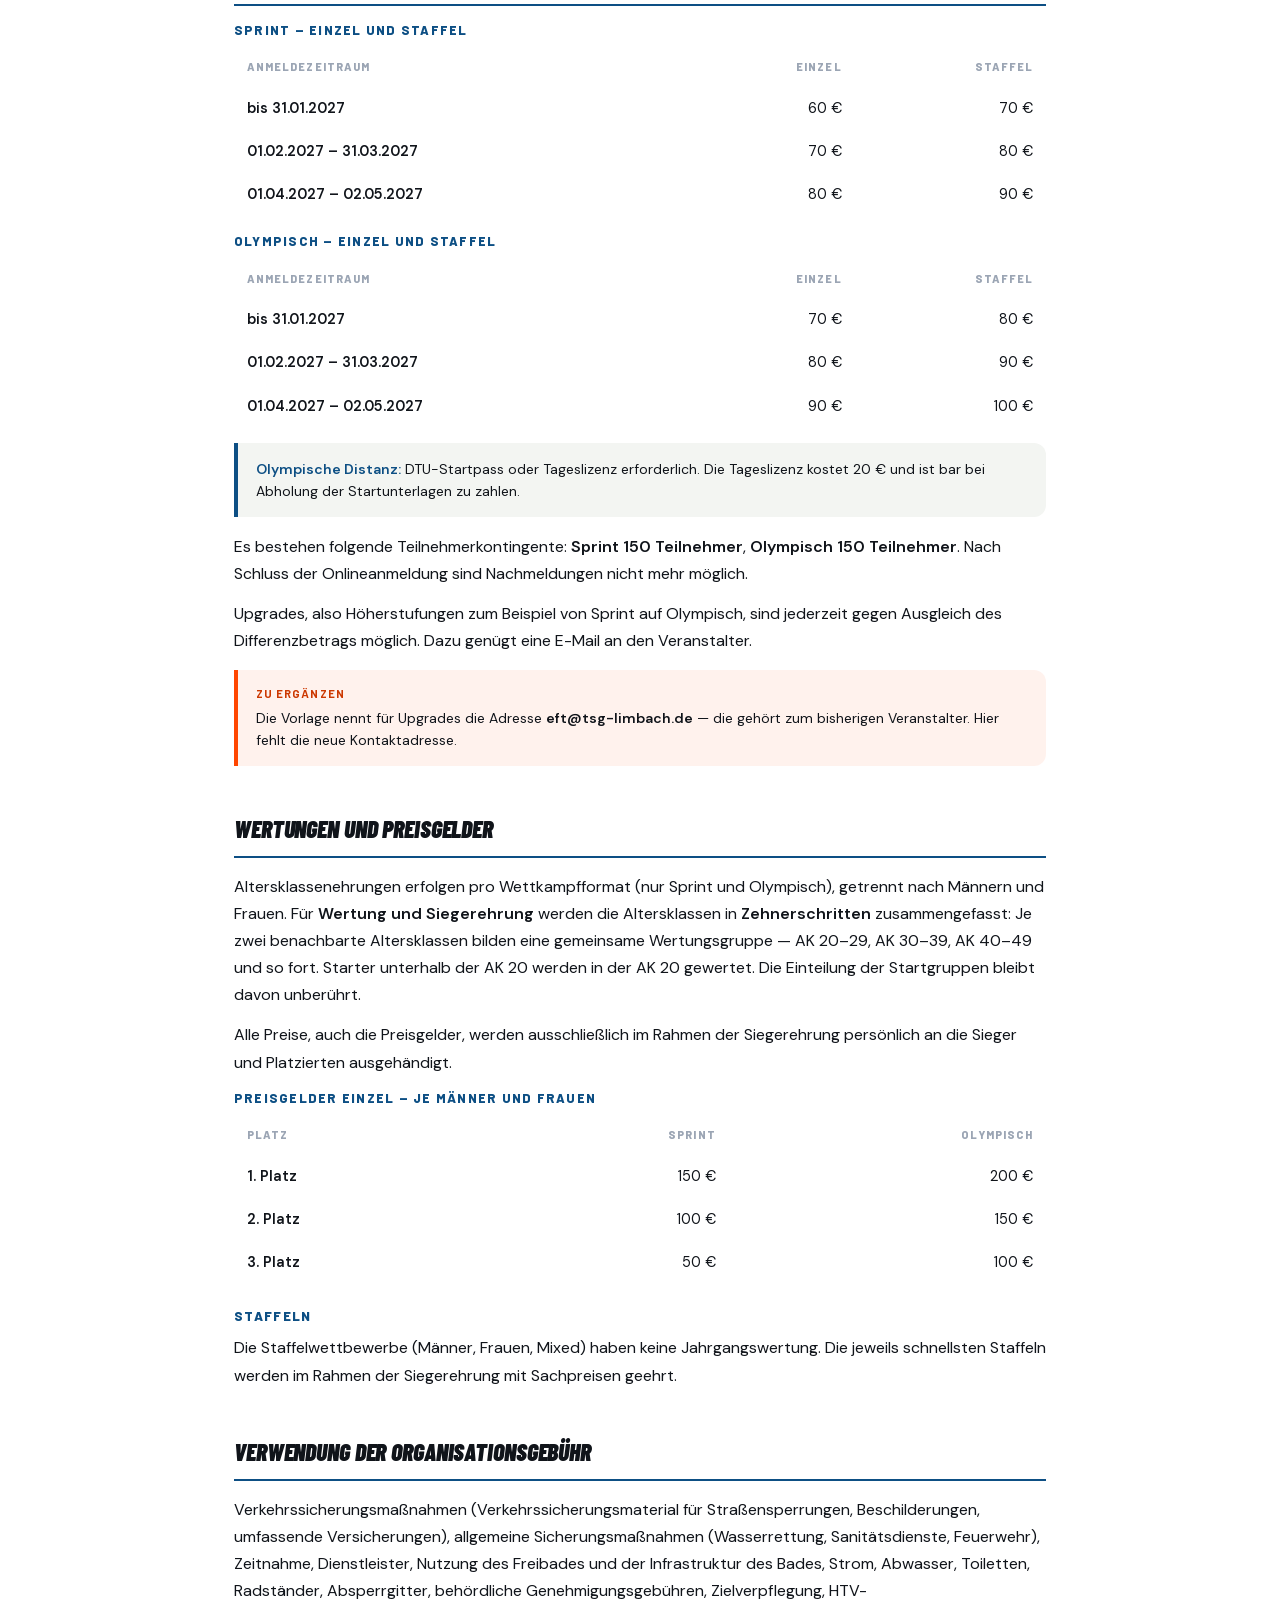
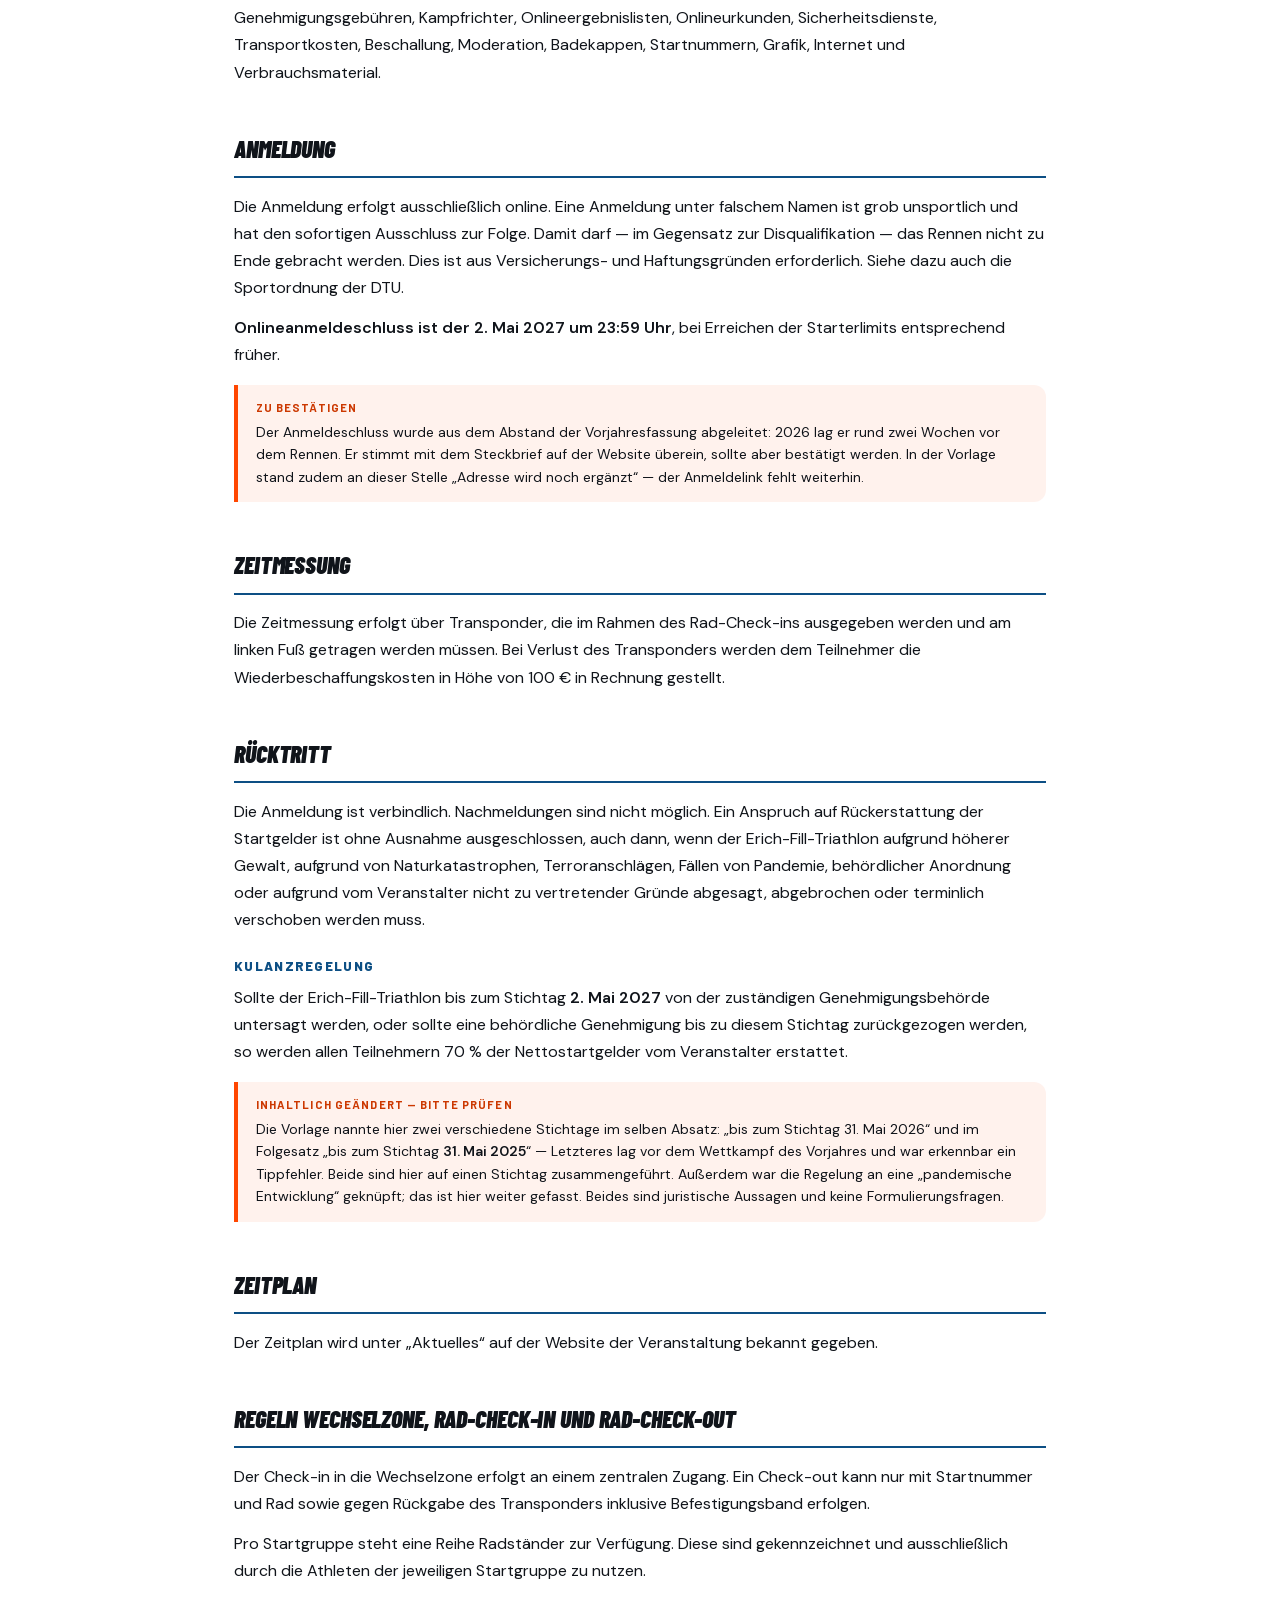
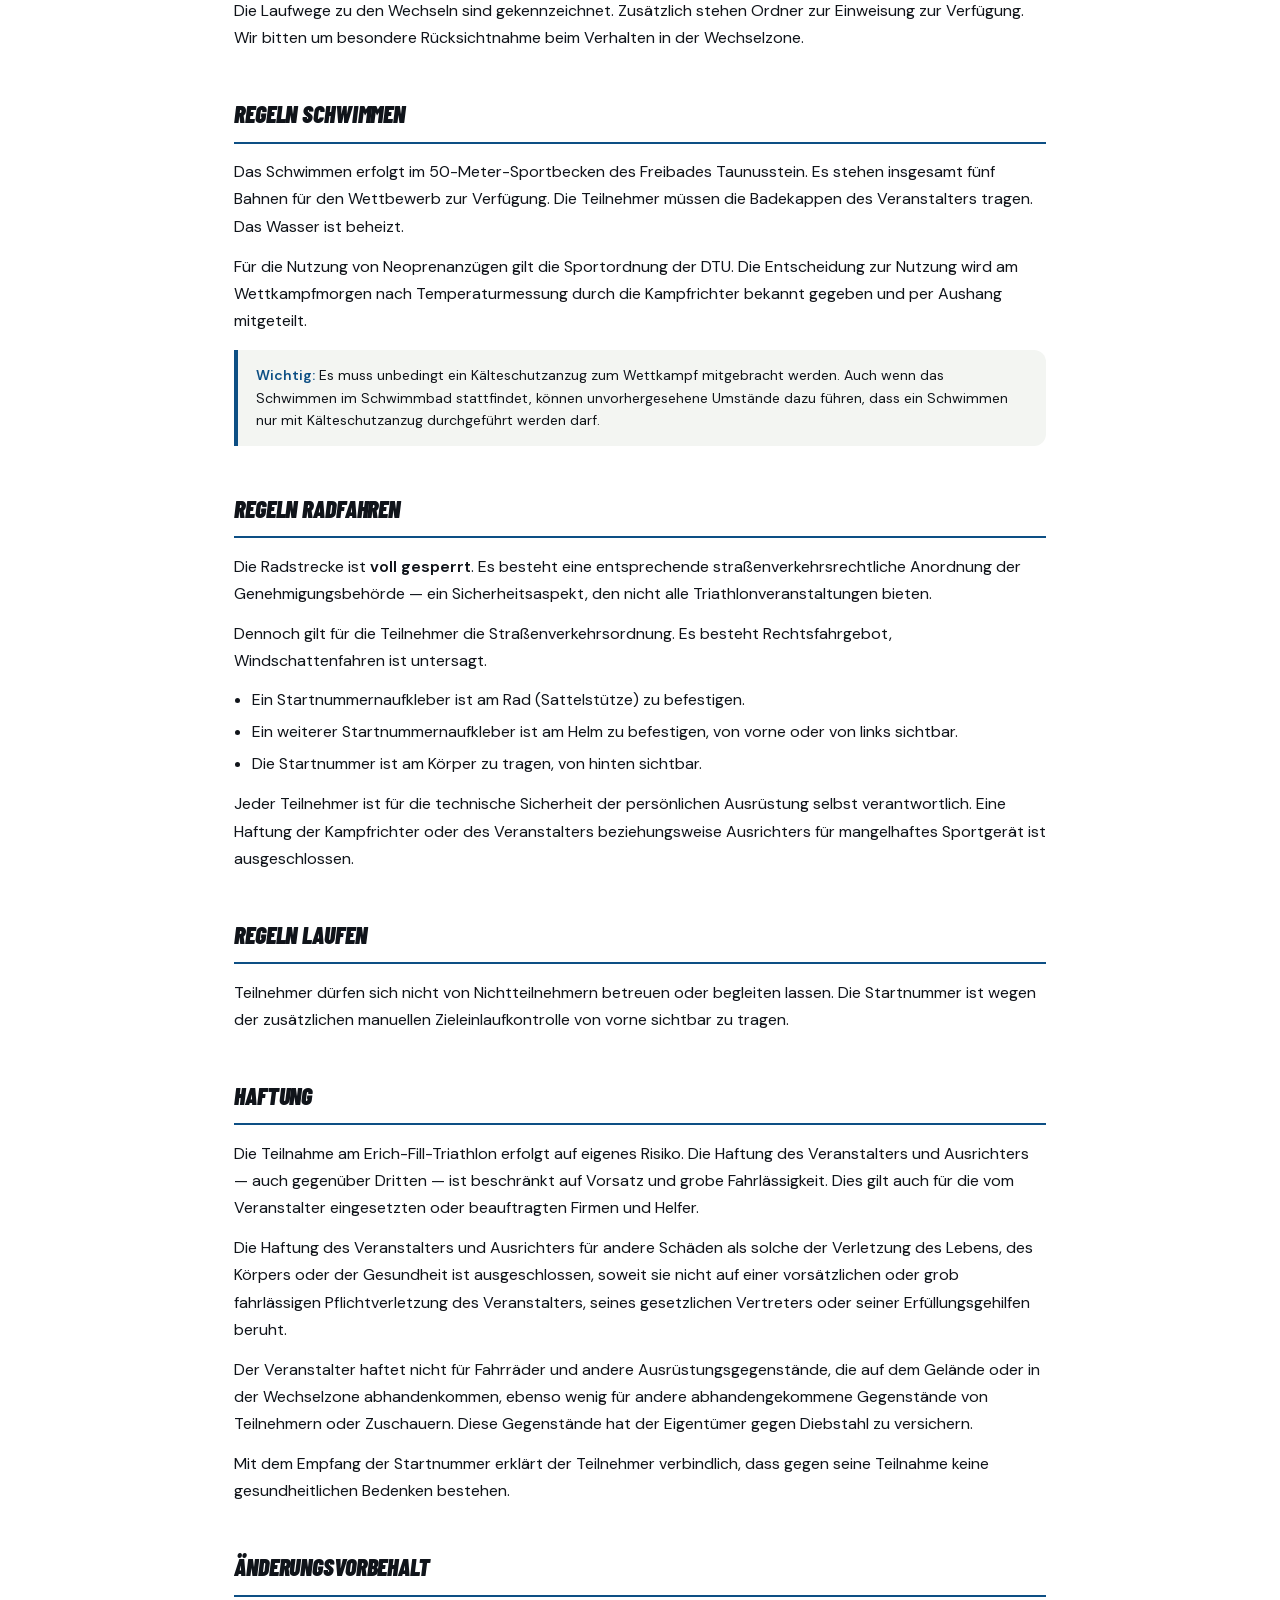
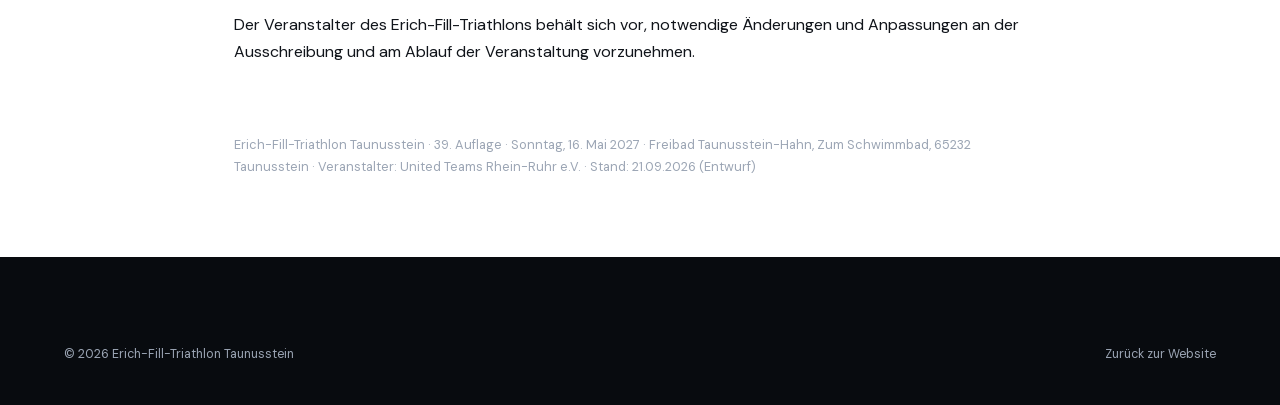
==== commit 269e3170: "Schriften selbst hosten statt von Google laden Die Seite lud Barlow, Barlow Condensed und DM Sans vo" ====
--- a/ausschreibung-2027.html
+++ b/ausschreibung-2027.html
@@ -6,9 +6,8 @@
   <title>Ausschreibung 2027 | Erich-Fill-Triathlon Taunusstein</title>
   <meta name="description" content="Offizielle Ausschreibung zum 39. Erich-Fill-Triathlon Taunusstein am 16. Mai 2027 — Distanzen, Startgelder, Regeln und Teilnahmebedingungen.">
   <meta name="robots" content="index, follow">
-  <link rel="preconnect" href="https://fonts.googleapis.com">
-  <link rel="preconnect" href="https://fonts.gstatic.com" crossorigin>
-  <link href="https://fonts.googleapis.com/css2?family=Barlow+Condensed:ital,wght@0,600;0,700;0,800;0,900;1,800;1,900&family=Barlow:wght@500;600;700;800&family=DM+Sans:opsz,wght@9..40,400;9..40,500;9..40,600&display=swap" rel="stylesheet">
+
+  <link rel="stylesheet" href="assets/fonts.css">
   <link rel="stylesheet" href="assets/site.css">
 
   <style>
--- a/assets/fonts.css
+++ b/assets/fonts.css
@@ -0,0 +1,212 @@
+/* Selbst gehostete Schriften — vermeidet den Aufruf von Google
+   beim Seitenaufruf und damit die Uebertragung der Besucher-IP.
+   Quelle: Google Fonts, Open Font License. Subsets latin + latin-ext. */
+
+@font-face {
+  font-family: 'Barlow';
+  font-style: normal;
+  font-weight: 500;
+  font-display: swap;
+  src: url(fonts/barlow-500-normal-latin-ext.woff2) format('woff2');
+  unicode-range: U+0100-02BA, U+02BD-02C5, U+02C7-02CC, U+02CE-02D7, U+02DD-02FF, U+0304, U+0308, U+0329, U+1D00-1DBF, U+1E00-1E9F, U+1EF2-1EFF, U+2020, U+20A0-20AB, U+20AD-20C0, U+2113, U+2C60-2C7F, U+A720-A7FF;
+}
+@font-face {
+  font-family: 'Barlow';
+  font-style: normal;
+  font-weight: 500;
+  font-display: swap;
+  src: url(fonts/barlow-500-normal-latin.woff2) format('woff2');
+  unicode-range: U+0000-00FF, U+0131, U+0152-0153, U+02BB-02BC, U+02C6, U+02DA, U+02DC, U+0304, U+0308, U+0329, U+2000-206F, U+20AC, U+2122, U+2191, U+2193, U+2212, U+2215, U+FEFF, U+FFFD;
+}
+@font-face {
+  font-family: 'Barlow';
+  font-style: normal;
+  font-weight: 600;
+  font-display: swap;
+  src: url(fonts/barlow-600-normal-latin-ext.woff2) format('woff2');
+  unicode-range: U+0100-02BA, U+02BD-02C5, U+02C7-02CC, U+02CE-02D7, U+02DD-02FF, U+0304, U+0308, U+0329, U+1D00-1DBF, U+1E00-1E9F, U+1EF2-1EFF, U+2020, U+20A0-20AB, U+20AD-20C0, U+2113, U+2C60-2C7F, U+A720-A7FF;
+}
+@font-face {
+  font-family: 'Barlow';
+  font-style: normal;
+  font-weight: 600;
+  font-display: swap;
+  src: url(fonts/barlow-600-normal-latin.woff2) format('woff2');
+  unicode-range: U+0000-00FF, U+0131, U+0152-0153, U+02BB-02BC, U+02C6, U+02DA, U+02DC, U+0304, U+0308, U+0329, U+2000-206F, U+20AC, U+2122, U+2191, U+2193, U+2212, U+2215, U+FEFF, U+FFFD;
+}
+@font-face {
+  font-family: 'Barlow';
+  font-style: normal;
+  font-weight: 700;
+  font-display: swap;
+  src: url(fonts/barlow-700-normal-latin-ext.woff2) format('woff2');
+  unicode-range: U+0100-02BA, U+02BD-02C5, U+02C7-02CC, U+02CE-02D7, U+02DD-02FF, U+0304, U+0308, U+0329, U+1D00-1DBF, U+1E00-1E9F, U+1EF2-1EFF, U+2020, U+20A0-20AB, U+20AD-20C0, U+2113, U+2C60-2C7F, U+A720-A7FF;
+}
+@font-face {
+  font-family: 'Barlow';
+  font-style: normal;
+  font-weight: 700;
+  font-display: swap;
+  src: url(fonts/barlow-700-normal-latin.woff2) format('woff2');
+  unicode-range: U+0000-00FF, U+0131, U+0152-0153, U+02BB-02BC, U+02C6, U+02DA, U+02DC, U+0304, U+0308, U+0329, U+2000-206F, U+20AC, U+2122, U+2191, U+2193, U+2212, U+2215, U+FEFF, U+FFFD;
+}
+@font-face {
+  font-family: 'Barlow';
+  font-style: normal;
+  font-weight: 800;
+  font-display: swap;
+  src: url(fonts/barlow-800-normal-latin-ext.woff2) format('woff2');
+  unicode-range: U+0100-02BA, U+02BD-02C5, U+02C7-02CC, U+02CE-02D7, U+02DD-02FF, U+0304, U+0308, U+0329, U+1D00-1DBF, U+1E00-1E9F, U+1EF2-1EFF, U+2020, U+20A0-20AB, U+20AD-20C0, U+2113, U+2C60-2C7F, U+A720-A7FF;
+}
+@font-face {
+  font-family: 'Barlow';
+  font-style: normal;
+  font-weight: 800;
+  font-display: swap;
+  src: url(fonts/barlow-800-normal-latin.woff2) format('woff2');
+  unicode-range: U+0000-00FF, U+0131, U+0152-0153, U+02BB-02BC, U+02C6, U+02DA, U+02DC, U+0304, U+0308, U+0329, U+2000-206F, U+20AC, U+2122, U+2191, U+2193, U+2212, U+2215, U+FEFF, U+FFFD;
+}
+@font-face {
+  font-family: 'Barlow Condensed';
+  font-style: italic;
+  font-weight: 800;
+  font-display: swap;
+  src: url(fonts/barlow-condensed-800-italic-latin-ext.woff2) format('woff2');
+  unicode-range: U+0100-02BA, U+02BD-02C5, U+02C7-02CC, U+02CE-02D7, U+02DD-02FF, U+0304, U+0308, U+0329, U+1D00-1DBF, U+1E00-1E9F, U+1EF2-1EFF, U+2020, U+20A0-20AB, U+20AD-20C0, U+2113, U+2C60-2C7F, U+A720-A7FF;
+}
+@font-face {
+  font-family: 'Barlow Condensed';
+  font-style: italic;
+  font-weight: 800;
+  font-display: swap;
+  src: url(fonts/barlow-condensed-800-italic-latin.woff2) format('woff2');
+  unicode-range: U+0000-00FF, U+0131, U+0152-0153, U+02BB-02BC, U+02C6, U+02DA, U+02DC, U+0304, U+0308, U+0329, U+2000-206F, U+20AC, U+2122, U+2191, U+2193, U+2212, U+2215, U+FEFF, U+FFFD;
+}
+@font-face {
+  font-family: 'Barlow Condensed';
+  font-style: italic;
+  font-weight: 900;
+  font-display: swap;
+  src: url(fonts/barlow-condensed-900-italic-latin-ext.woff2) format('woff2');
+  unicode-range: U+0100-02BA, U+02BD-02C5, U+02C7-02CC, U+02CE-02D7, U+02DD-02FF, U+0304, U+0308, U+0329, U+1D00-1DBF, U+1E00-1E9F, U+1EF2-1EFF, U+2020, U+20A0-20AB, U+20AD-20C0, U+2113, U+2C60-2C7F, U+A720-A7FF;
+}
+@font-face {
+  font-family: 'Barlow Condensed';
+  font-style: italic;
+  font-weight: 900;
+  font-display: swap;
+  src: url(fonts/barlow-condensed-900-italic-latin.woff2) format('woff2');
+  unicode-range: U+0000-00FF, U+0131, U+0152-0153, U+02BB-02BC, U+02C6, U+02DA, U+02DC, U+0304, U+0308, U+0329, U+2000-206F, U+20AC, U+2122, U+2191, U+2193, U+2212, U+2215, U+FEFF, U+FFFD;
+}
+@font-face {
+  font-family: 'Barlow Condensed';
+  font-style: normal;
+  font-weight: 600;
+  font-display: swap;
+  src: url(fonts/barlow-condensed-600-normal-latin-ext.woff2) format('woff2');
+  unicode-range: U+0100-02BA, U+02BD-02C5, U+02C7-02CC, U+02CE-02D7, U+02DD-02FF, U+0304, U+0308, U+0329, U+1D00-1DBF, U+1E00-1E9F, U+1EF2-1EFF, U+2020, U+20A0-20AB, U+20AD-20C0, U+2113, U+2C60-2C7F, U+A720-A7FF;
+}
+@font-face {
+  font-family: 'Barlow Condensed';
+  font-style: normal;
+  font-weight: 600;
+  font-display: swap;
+  src: url(fonts/barlow-condensed-600-normal-latin.woff2) format('woff2');
+  unicode-range: U+0000-00FF, U+0131, U+0152-0153, U+02BB-02BC, U+02C6, U+02DA, U+02DC, U+0304, U+0308, U+0329, U+2000-206F, U+20AC, U+2122, U+2191, U+2193, U+2212, U+2215, U+FEFF, U+FFFD;
+}
+@font-face {
+  font-family: 'Barlow Condensed';
+  font-style: normal;
+  font-weight: 700;
+  font-display: swap;
+  src: url(fonts/barlow-condensed-700-normal-latin-ext.woff2) format('woff2');
+  unicode-range: U+0100-02BA, U+02BD-02C5, U+02C7-02CC, U+02CE-02D7, U+02DD-02FF, U+0304, U+0308, U+0329, U+1D00-1DBF, U+1E00-1E9F, U+1EF2-1EFF, U+2020, U+20A0-20AB, U+20AD-20C0, U+2113, U+2C60-2C7F, U+A720-A7FF;
+}
+@font-face {
+  font-family: 'Barlow Condensed';
+  font-style: normal;
+  font-weight: 700;
+  font-display: swap;
+  src: url(fonts/barlow-condensed-700-normal-latin.woff2) format('woff2');
+  unicode-range: U+0000-00FF, U+0131, U+0152-0153, U+02BB-02BC, U+02C6, U+02DA, U+02DC, U+0304, U+0308, U+0329, U+2000-206F, U+20AC, U+2122, U+2191, U+2193, U+2212, U+2215, U+FEFF, U+FFFD;
+}
+@font-face {
+  font-family: 'Barlow Condensed';
+  font-style: normal;
+  font-weight: 800;
+  font-display: swap;
+  src: url(fonts/barlow-condensed-800-normal-latin-ext.woff2) format('woff2');
+  unicode-range: U+0100-02BA, U+02BD-02C5, U+02C7-02CC, U+02CE-02D7, U+02DD-02FF, U+0304, U+0308, U+0329, U+1D00-1DBF, U+1E00-1E9F, U+1EF2-1EFF, U+2020, U+20A0-20AB, U+20AD-20C0, U+2113, U+2C60-2C7F, U+A720-A7FF;
+}
+@font-face {
+  font-family: 'Barlow Condensed';
+  font-style: normal;
+  font-weight: 800;
+  font-display: swap;
+  src: url(fonts/barlow-condensed-800-normal-latin.woff2) format('woff2');
+  unicode-range: U+0000-00FF, U+0131, U+0152-0153, U+02BB-02BC, U+02C6, U+02DA, U+02DC, U+0304, U+0308, U+0329, U+2000-206F, U+20AC, U+2122, U+2191, U+2193, U+2212, U+2215, U+FEFF, U+FFFD;
+}
+@font-face {
+  font-family: 'Barlow Condensed';
+  font-style: normal;
+  font-weight: 900;
+  font-display: swap;
+  src: url(fonts/barlow-condensed-900-normal-latin-ext.woff2) format('woff2');
+  unicode-range: U+0100-02BA, U+02BD-02C5, U+02C7-02CC, U+02CE-02D7, U+02DD-02FF, U+0304, U+0308, U+0329, U+1D00-1DBF, U+1E00-1E9F, U+1EF2-1EFF, U+2020, U+20A0-20AB, U+20AD-20C0, U+2113, U+2C60-2C7F, U+A720-A7FF;
+}
+@font-face {
+  font-family: 'Barlow Condensed';
+  font-style: normal;
+  font-weight: 900;
+  font-display: swap;
+  src: url(fonts/barlow-condensed-900-normal-latin.woff2) format('woff2');
+  unicode-range: U+0000-00FF, U+0131, U+0152-0153, U+02BB-02BC, U+02C6, U+02DA, U+02DC, U+0304, U+0308, U+0329, U+2000-206F, U+20AC, U+2122, U+2191, U+2193, U+2212, U+2215, U+FEFF, U+FFFD;
+}
+@font-face {
+  font-family: 'DM Sans';
+  font-style: normal;
+  font-weight: 400;
+  font-display: swap;
+  src: url(fonts/dm-sans-400-normal-latin-ext.woff2) format('woff2');
+  unicode-range: U+0100-02BA, U+02BD-02C5, U+02C7-02CC, U+02CE-02D7, U+02DD-02FF, U+0304, U+0308, U+0329, U+1D00-1DBF, U+1E00-1E9F, U+1EF2-1EFF, U+2020, U+20A0-20AB, U+20AD-20C0, U+2113, U+2C60-2C7F, U+A720-A7FF;
+}
+@font-face {
+  font-family: 'DM Sans';
+  font-style: normal;
+  font-weight: 400;
+  font-display: swap;
+  src: url(fonts/dm-sans-400-normal-latin.woff2) format('woff2');
+  unicode-range: U+0000-00FF, U+0131, U+0152-0153, U+02BB-02BC, U+02C6, U+02DA, U+02DC, U+0304, U+0308, U+0329, U+2000-206F, U+20AC, U+2122, U+2191, U+2193, U+2212, U+2215, U+FEFF, U+FFFD;
+}
+@font-face {
+  font-family: 'DM Sans';
+  font-style: normal;
+  font-weight: 500;
+  font-display: swap;
+  src: url(fonts/dm-sans-500-normal-latin-ext.woff2) format('woff2');
+  unicode-range: U+0100-02BA, U+02BD-02C5, U+02C7-02CC, U+02CE-02D7, U+02DD-02FF, U+0304, U+0308, U+0329, U+1D00-1DBF, U+1E00-1E9F, U+1EF2-1EFF, U+2020, U+20A0-20AB, U+20AD-20C0, U+2113, U+2C60-2C7F, U+A720-A7FF;
+}
+@font-face {
+  font-family: 'DM Sans';
+  font-style: normal;
+  font-weight: 500;
+  font-display: swap;
+  src: url(fonts/dm-sans-500-normal-latin.woff2) format('woff2');
+  unicode-range: U+0000-00FF, U+0131, U+0152-0153, U+02BB-02BC, U+02C6, U+02DA, U+02DC, U+0304, U+0308, U+0329, U+2000-206F, U+20AC, U+2122, U+2191, U+2193, U+2212, U+2215, U+FEFF, U+FFFD;
+}
+@font-face {
+  font-family: 'DM Sans';
+  font-style: normal;
+  font-weight: 600;
+  font-display: swap;
+  src: url(fonts/dm-sans-600-normal-latin-ext.woff2) format('woff2');
+  unicode-range: U+0100-02BA, U+02BD-02C5, U+02C7-02CC, U+02CE-02D7, U+02DD-02FF, U+0304, U+0308, U+0329, U+1D00-1DBF, U+1E00-1E9F, U+1EF2-1EFF, U+2020, U+20A0-20AB, U+20AD-20C0, U+2113, U+2C60-2C7F, U+A720-A7FF;
+}
+@font-face {
+  font-family: 'DM Sans';
+  font-style: normal;
+  font-weight: 600;
+  font-display: swap;
+  src: url(fonts/dm-sans-600-normal-latin.woff2) format('woff2');
+  unicode-range: U+0000-00FF, U+0131, U+0152-0153, U+02BB-02BC, U+02C6, U+02DA, U+02DC, U+0304, U+0308, U+0329, U+2000-206F, U+20AC, U+2122, U+2191, U+2193, U+2212, U+2215, U+FEFF, U+FFFD;
+}
--- a/assets/site.css
+++ b/assets/site.css
@@ -289,6 +289,19 @@
 .footer-list { list-style: none; display: flex; flex-direction: column; gap: .6rem; }
 .footer-list a { font-size: .85rem; color: var(--t-dark-mute); transition: color .2s; }
 .footer-list a:hover { color: var(--blue-light); }
+/* Marke des Veranstalters: vier geneigte Balken, wie auf der
+   UTRR-Seite. Farben unveraendert uebernommen — auch der dunkle
+   Balken, den UTRR auf ihrem ebenso dunklen Footer genauso setzt. */
+.veranstalter { display: inline-flex; align-items: center; gap: .4rem; flex-wrap: wrap; }
+/* Marke und Vereinsname bleiben zusammen, auch wenn die Zeile umbricht */
+.utrr-org { display: inline-flex; align-items: center; gap: .5rem; }
+.utrr-mark { display: inline-flex; gap: 2px; flex: none; }
+.utrr-mark i { width: 3.5px; height: 15px; transform: skewX(-12deg); border-radius: 1px; }
+.utrr-mark i:nth-child(1) { background: #2C2E35; }
+.utrr-mark i:nth-child(2) { background: #FF4600; }
+.utrr-mark i:nth-child(3) { background: #B0B1B3; }
+.utrr-mark i:nth-child(4) { background: #CCFF00; }
+
 .footer-bottom {
   position: relative; z-index: 1;
   margin-top: 3rem; padding-top: 1.5rem;
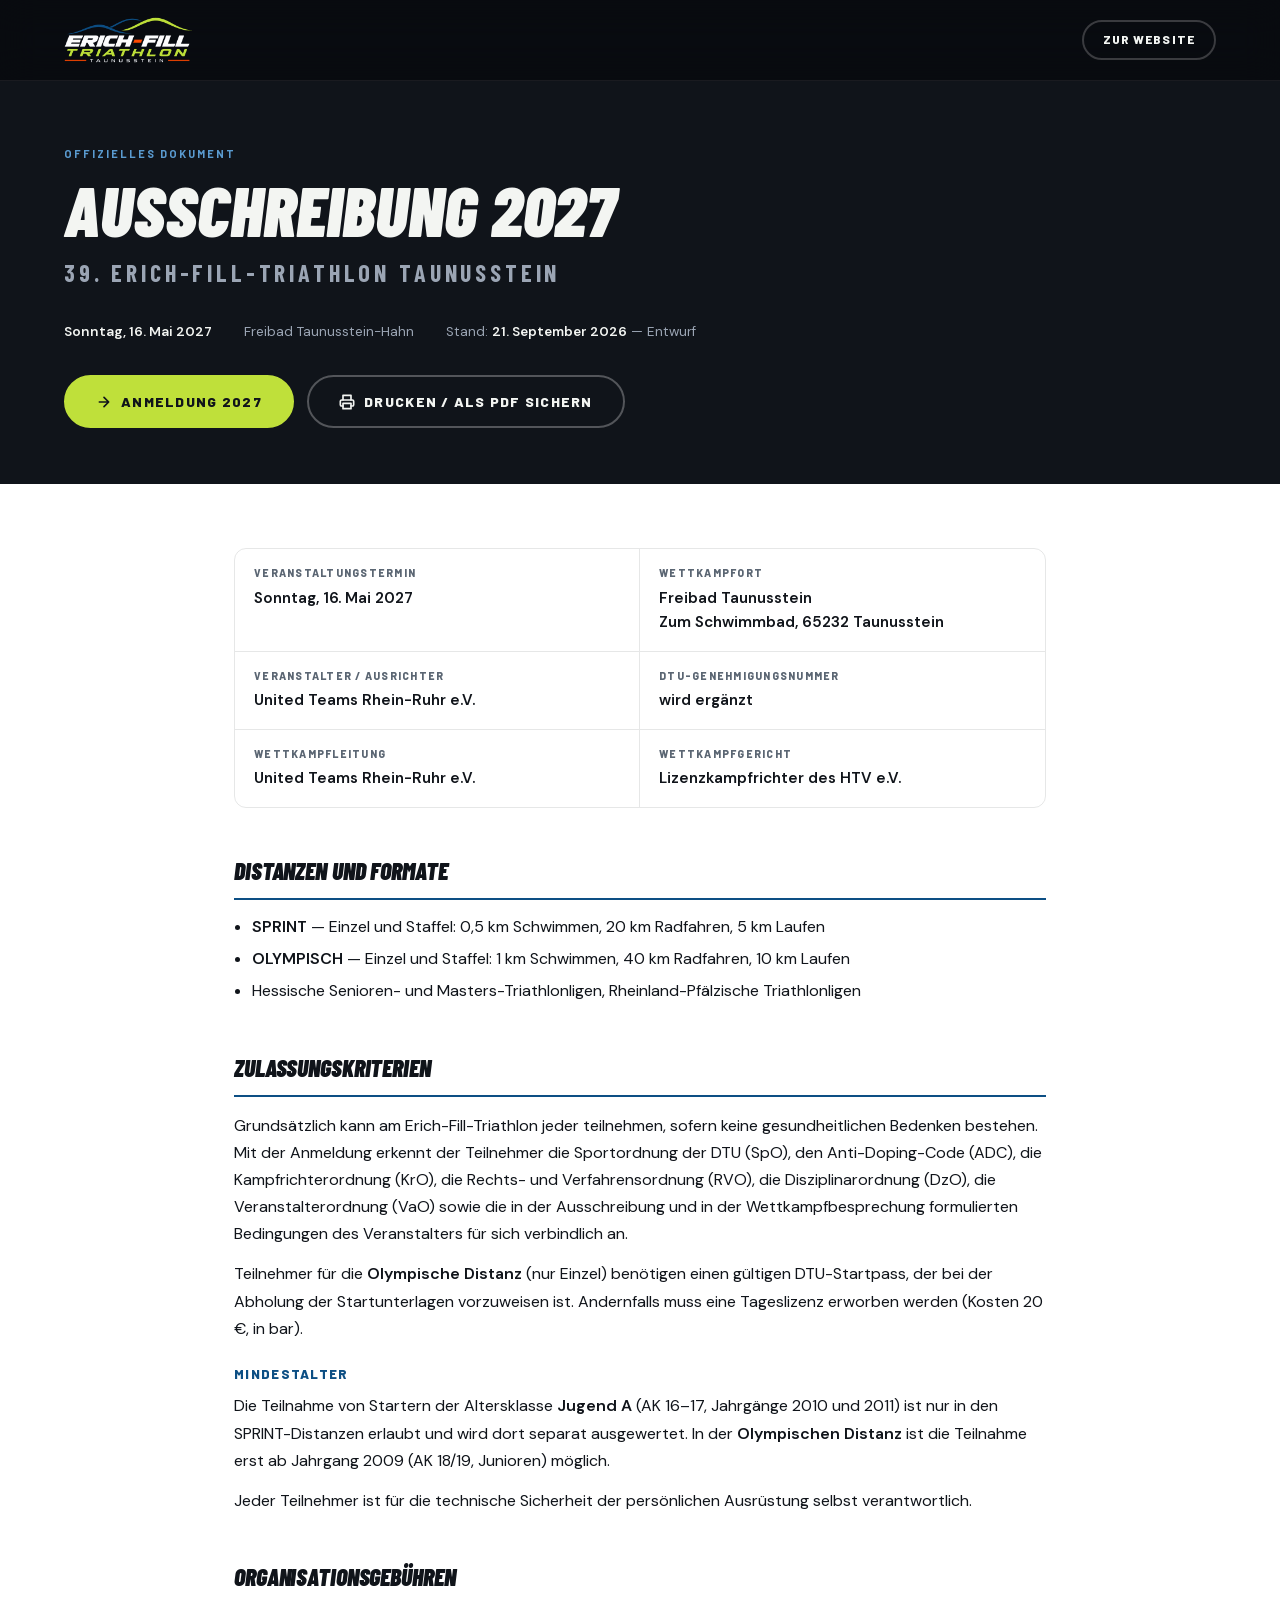
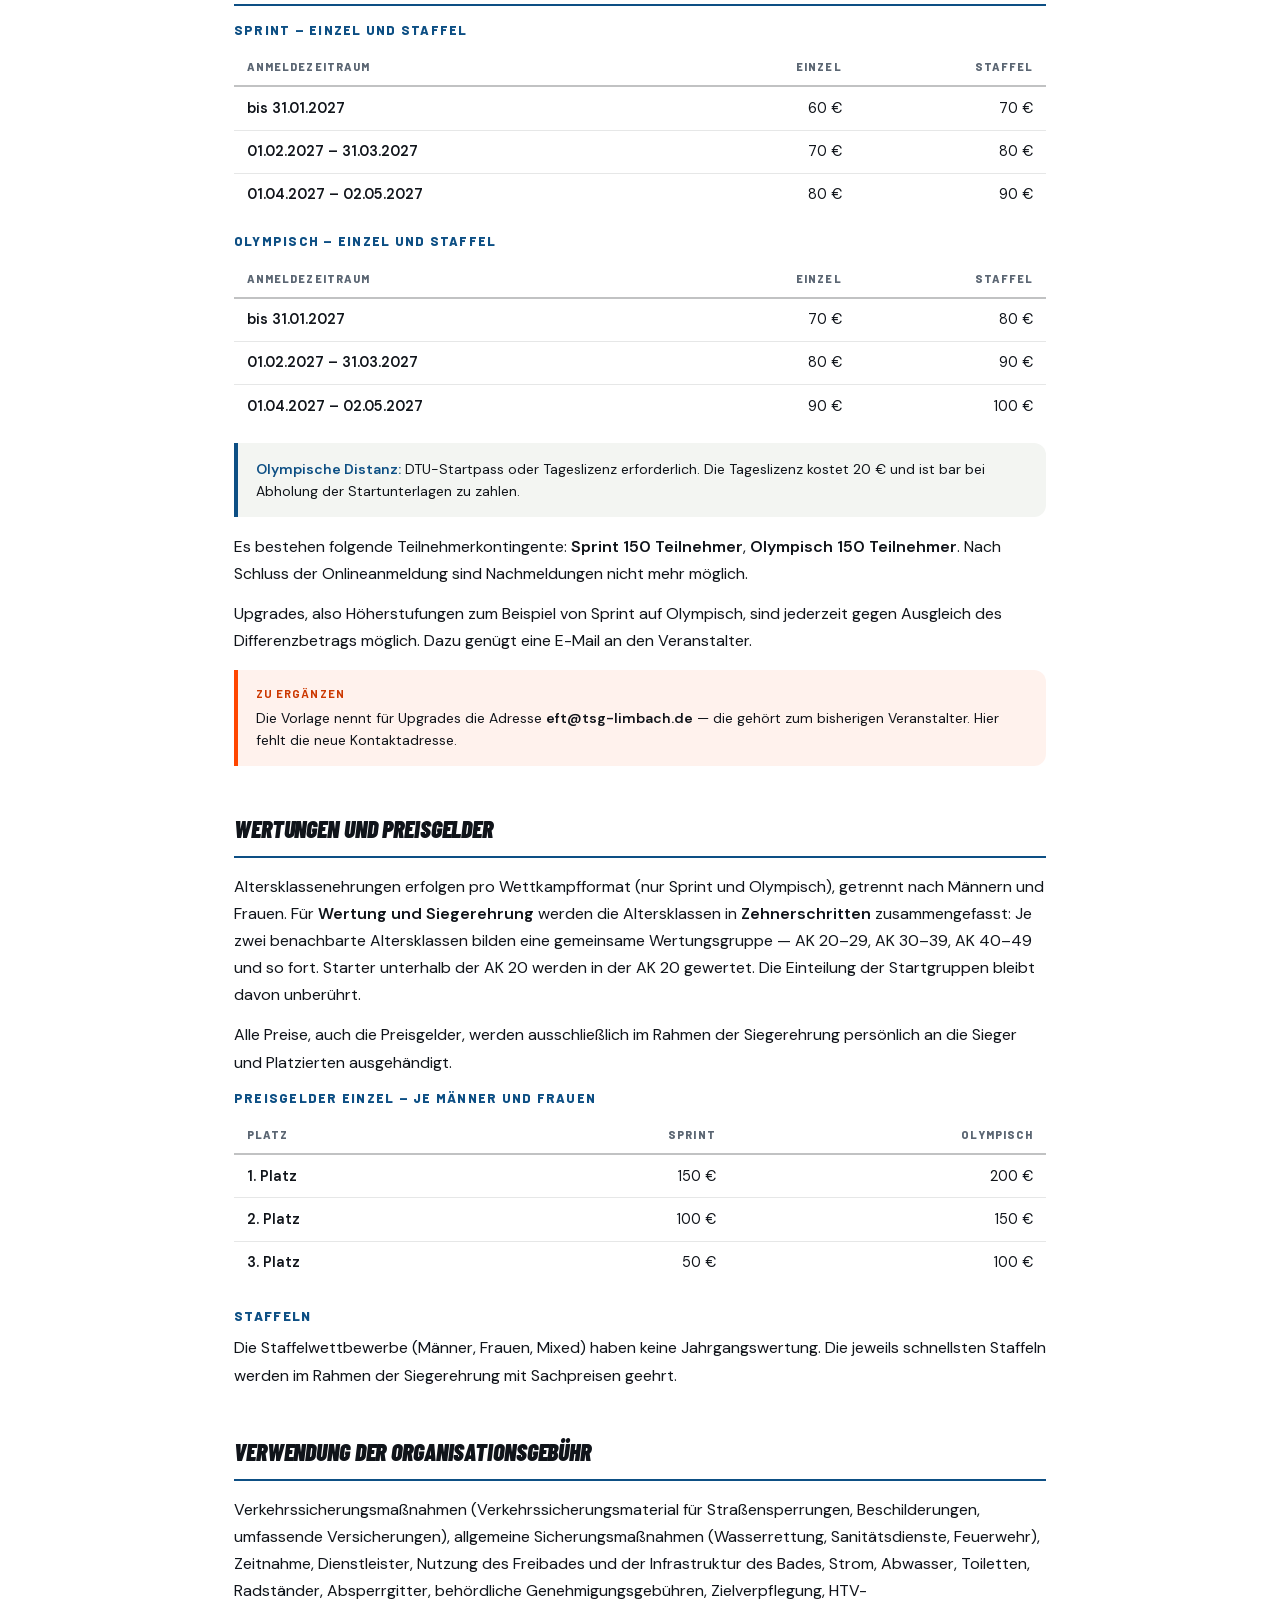
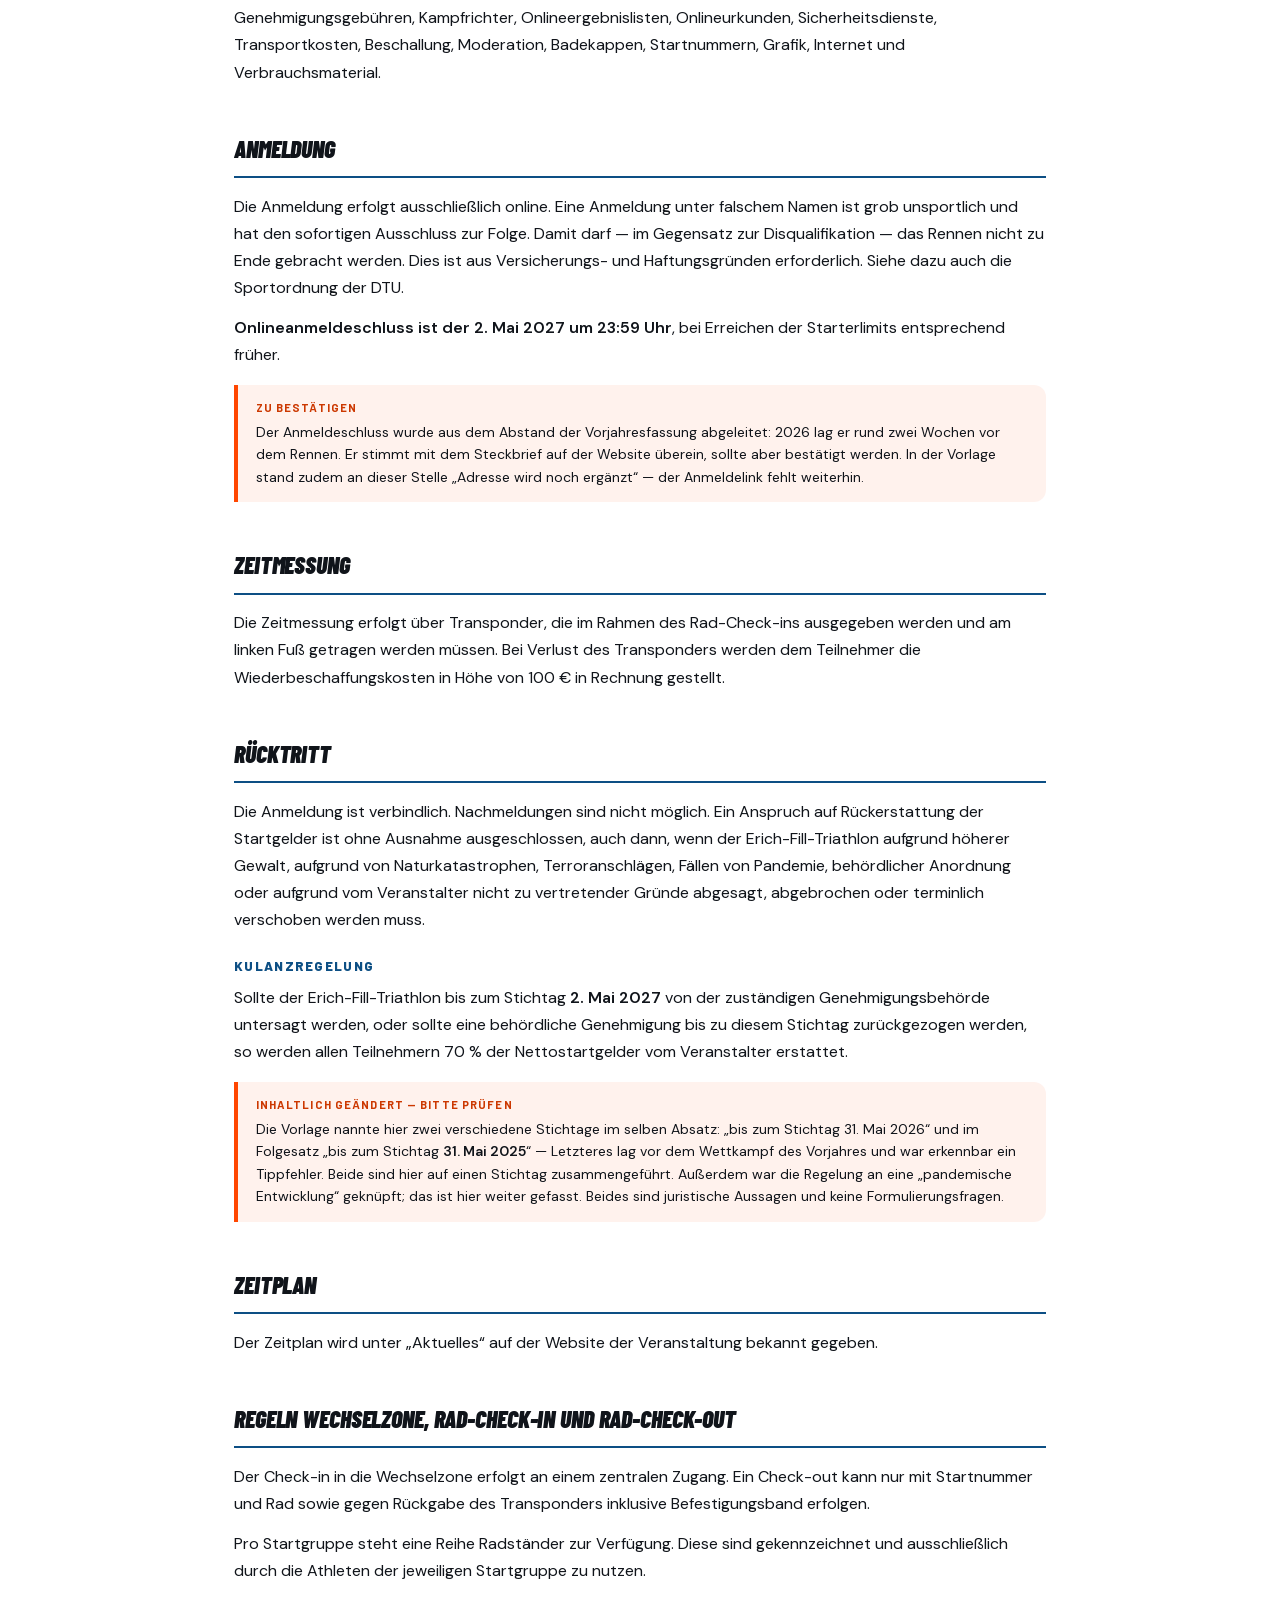
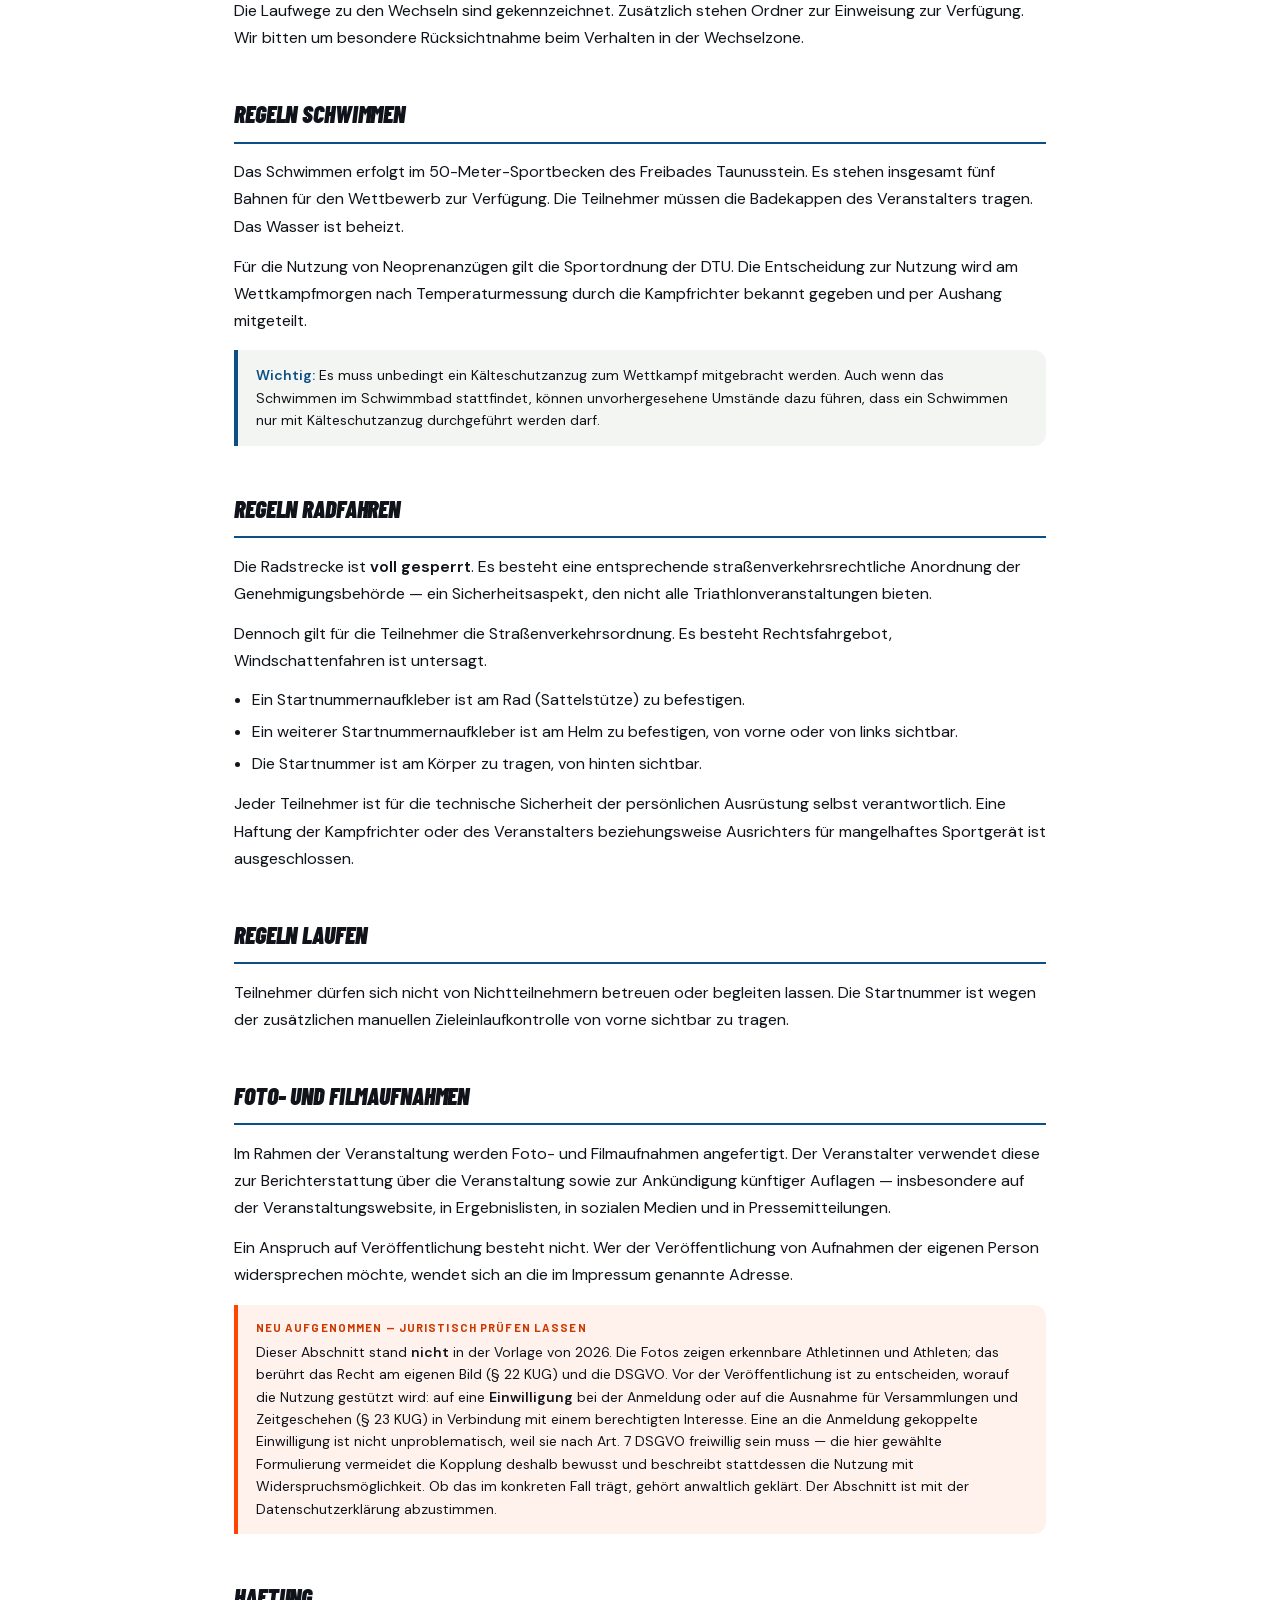
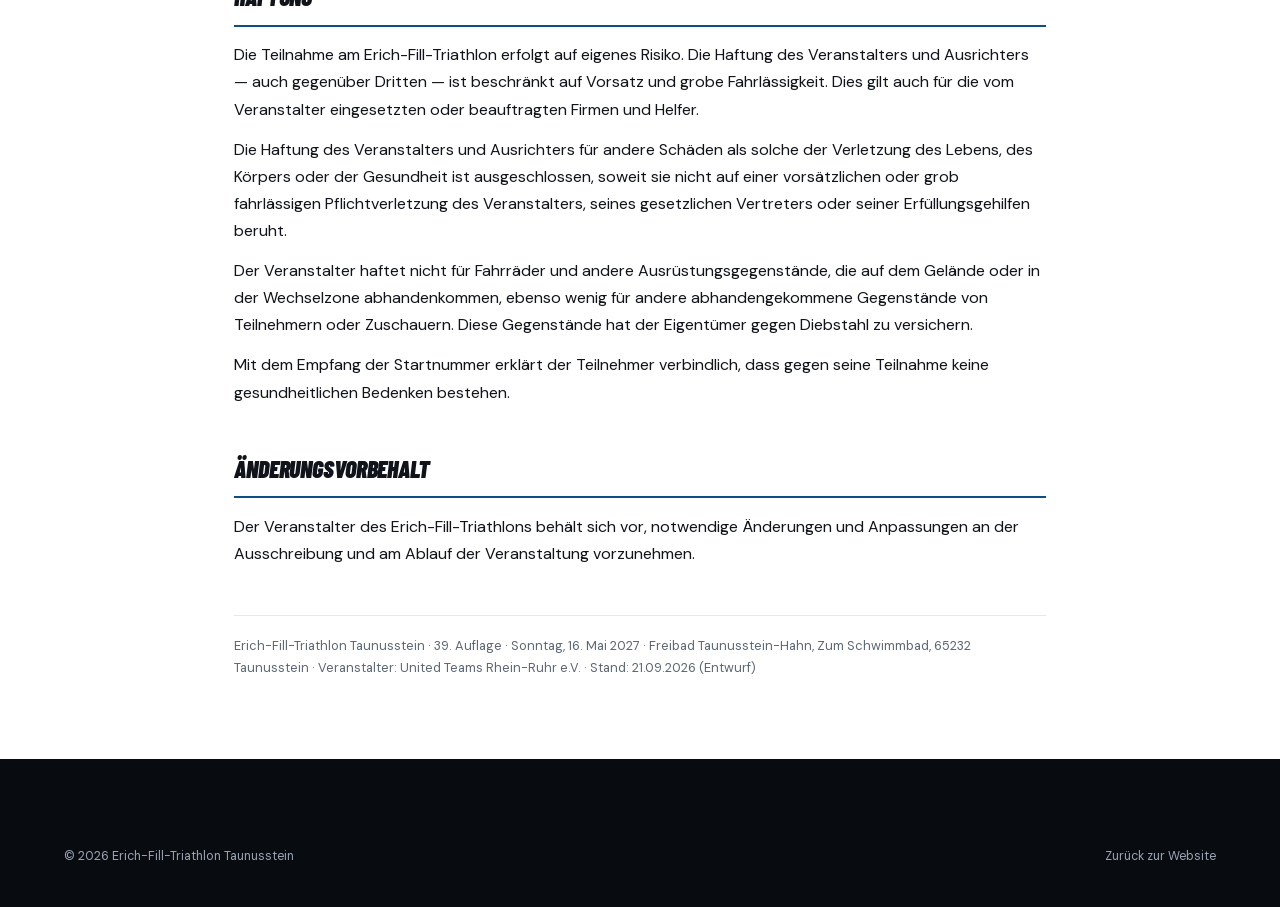
==== commit 73aa12ed: "Bildrechte: Abschnitt in der Ausschreibung, Hinweis im Impressum Ausschreibung: neuer Abschnitt "Fot" ====
--- a/ausschreibung-2027.html
+++ b/ausschreibung-2027.html
@@ -466,6 +466,29 @@
       </div>
 
       <div class="doc-block">
+        <h2>Foto- und Filmaufnahmen</h2>
+        <p>Im Rahmen der Veranstaltung werden Foto- und Filmaufnahmen angefertigt. Der Veranstalter
+        verwendet diese zur Berichterstattung über die Veranstaltung sowie zur Ankündigung künftiger
+        Auflagen — insbesondere auf der Veranstaltungswebsite, in Ergebnislisten, in sozialen Medien
+        und in Pressemitteilungen.</p>
+        <p>Ein Anspruch auf Veröffentlichung besteht nicht. Wer der Veröffentlichung von Aufnahmen
+        der eigenen Person widersprechen möchte, wendet sich an die im Impressum genannte Adresse.</p>
+        <div class="todo">
+          <b>Neu aufgenommen — juristisch prüfen lassen</b>
+          Dieser Abschnitt stand <strong>nicht</strong> in der Vorlage von 2026. Die Fotos zeigen
+          erkennbare Athletinnen und Athleten; das berührt das Recht am eigenen Bild (§ 22 KUG) und
+          die DSGVO. Vor der Veröffentlichung ist zu entscheiden, worauf die Nutzung gestützt wird:
+          auf eine <strong>Einwilligung</strong> bei der Anmeldung oder auf die Ausnahme für
+          Versammlungen und Zeitgeschehen (§ 23 KUG) in Verbindung mit einem berechtigten Interesse.
+          Eine an die Anmeldung gekoppelte Einwilligung ist nicht unproblematisch, weil sie nach
+          Art. 7 DSGVO freiwillig sein muss — die hier gewählte Formulierung vermeidet die Kopplung
+          deshalb bewusst und beschreibt stattdessen die Nutzung mit Widerspruchsmöglichkeit. Ob das
+          im konkreten Fall trägt, gehört anwaltlich geklärt. Der Abschnitt ist mit der
+          Datenschutzerklärung abzustimmen.
+        </div>
+      </div>
+
+      <div class="doc-block">
         <h2>Haftung</h2>
         <p>Die Teilnahme am Erich-Fill-Triathlon erfolgt auf eigenes Risiko. Die Haftung des Veranstalters
         und Ausrichters — auch gegenüber Dritten — ist beschränkt auf Vorsatz und grobe Fahrlässigkeit.
--- a/assets/site.css
+++ b/assets/site.css
@@ -310,6 +310,114 @@
   font-size: .78rem; color: var(--t-dark-mute);
 }
 
+
+/* ========= DOKUMENTSEITEN =========
+   Fliesstext-Seiten wie Ausschreibung, Impressum, Datenschutz.
+   Enthaelt auch die Druckgrundlage: ueber "Drucken -> Als PDF
+   sichern" faellt aus jeder dieser Seiten ein A4-Dokument heraus.
+   ================================== */
+/* Dokumentseiten sind hell — deshalb muessen hier dieselben
+   Kontextvariablen gelten wie bei .ctx-white. Ohne das bleibt
+   --mute der helle Grauton fuer dunkle Flaechen, und Kleintext
+   wie die Fusszeile faellt auf 2,5:1 durch. */
+.doc {
+  --orange-text: var(--orange-dark);
+  --accent2: var(--blue);
+  --bg: var(--pure); --surface: var(--off);
+  --txt: var(--t-light); --mute: var(--t-light-mute);
+  --line: rgba(16,20,26,.10); --line-hi: rgba(16,20,26,.26);
+  background: var(--bg); color: var(--txt);
+  padding: 4rem 0 5rem;
+}
+.doc .container { max-width: 860px; }
+.doc-block { margin-bottom: 2.75rem; }
+.doc-block:last-child { margin-bottom: 0; }
+.doc h2 {
+  font-family: var(--fd); font-style: italic; font-weight: 900;
+  text-transform: uppercase; font-size: 1.5rem; letter-spacing: -.005em;
+  margin-bottom: .9rem; padding-bottom: .5rem;
+  border-bottom: 2px solid var(--blue);
+}
+.doc h3 {
+  font-family: var(--fu); font-weight: 800; text-transform: uppercase;
+  font-size: .82rem; letter-spacing: .1em; color: var(--blue);
+  margin: 1.4rem 0 .45rem;
+}
+.doc p { margin-bottom: .8rem; line-height: 1.7; }
+.doc p:last-child { margin-bottom: 0; }
+.doc ul { margin: 0 0 .8rem 1.1rem; }
+.doc li { margin-bottom: .35rem; line-height: 1.65; }
+.doc strong { font-weight: 600; color: var(--t-light); }
+.doc a { color: var(--orange-dark); text-decoration: underline; text-underline-offset: 2px; }
+
+/* Sachhinweis */
+.note {
+  border-left: 4px solid var(--blue); background: var(--off);
+  padding: .9rem 1.1rem; border-radius: 0 var(--r) var(--r) 0;
+  font-size: .875rem; margin: 1rem 0;
+}
+.note b { color: var(--blue); }
+
+/* Offene Punkte — bewusst auffaellig, auch im Druck */
+.todo {
+  border-left: 4px solid var(--orange); background: rgba(255,70,0,.07);
+  padding: .9rem 1.1rem; border-radius: 0 var(--r) var(--r) 0;
+  font-size: .875rem; margin: 1rem 0;
+}
+.todo b {
+  color: var(--orange-dark); text-transform: uppercase;
+  font-family: var(--fu); font-size: .7rem; letter-spacing: .1em;
+  display: block; margin-bottom: .25rem;
+}
+
+.doc-foot {
+  margin-top: 3rem; padding-top: 1.2rem; border-top: 1px solid var(--line);
+  font-size: .8rem; color: var(--mute);
+}
+
+.print-only { display: none; }
+
+@media print {
+  @page { size: A4; margin: 18mm 16mm 20mm; }
+  html, body { background: #fff !important; color: #111 !important; font-size: 10.5pt; }
+  header, .navbar, .doc-actions, .footer, footer { display: none !important; }
+  .doc-hero { display: none !important; }
+  .print-only { display: block; }
+  .doc { padding: 0 !important; background: #fff !important; color: #111 !important; }
+  .doc .container { max-width: none; padding: 0; }
+
+  /* Kopf der ersten Druckseite — Wortmarke statt Logo-PNG, dessen
+     Schrift weiss ist und auf Papier unsichtbar waere. */
+  .print-head { border-bottom: 2.5pt solid #111; padding-bottom: 6pt; margin-bottom: 14pt; }
+  .print-head .pm {
+    font-family: var(--fd); font-style: italic; font-weight: 900;
+    text-transform: uppercase; font-size: 20pt; line-height: 1; color: #111;
+  }
+  .print-head .ps {
+    font-family: var(--fu); font-weight: 700; text-transform: uppercase;
+    letter-spacing: .18em; font-size: 7.5pt; color: #444; margin-top: 3pt;
+  }
+  .print-head .pd { margin-top: 8pt; font-size: 9.5pt; color: #111; font-weight: 600; }
+
+  .doc h2 {
+    font-size: 12.5pt; color: #111; border-bottom: 1pt solid #111;
+    margin-top: 14pt; margin-bottom: 6pt; padding-bottom: 3pt;
+    break-after: avoid; page-break-after: avoid;
+  }
+  .doc h3 { font-size: 8.5pt; color: #333; margin: 9pt 0 3pt; break-after: avoid; }
+  .doc p, .doc li { font-size: 10pt; line-height: 1.45; color: #111; }
+  .doc a { color: #111 !important; }
+  .doc-block { margin-bottom: 10pt; }
+  .note, .todo {
+    border-left: 2.5pt solid #111; background: #f2f2f2 !important;
+    padding: 6pt 8pt; font-size: 9pt; break-inside: avoid;
+    -webkit-print-color-adjust: exact; print-color-adjust: exact;
+  }
+  .todo { border-left-color: #b03000; }
+  .todo b, .note b { color: #111; }
+  .doc-foot { margin-top: 14pt; font-size: 8.5pt; color: #444; }
+}
+
 /* ========= REVEAL ========= */
 .reveal { opacity: 0; transform: translateY(26px); transition: opacity .65s ease, transform .65s ease; }
 .reveal.in { opacity: 1; transform: translateY(0); }
